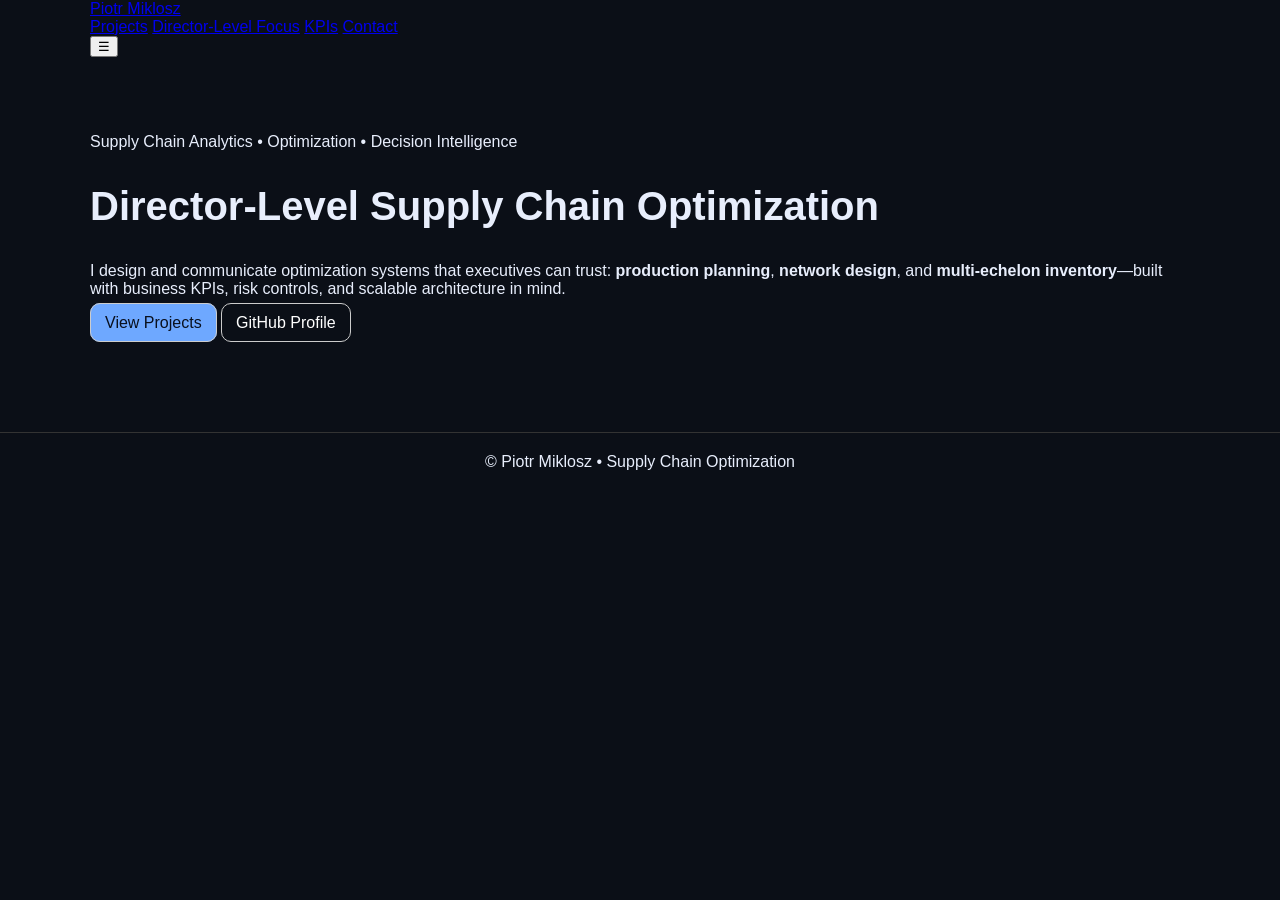
==== index.html @ 582b2182 "Director-level Supply Chain Optimization GitHub Pages site" ====
<!doctype html>
<html lang="en">
<head>
  <meta charset="utf-8" />
  <meta name="viewport" content="width=device-width, initial-scale=1" />
  <title>Piotr Miklosz — Supply Chain Optimization (Director-Level)</title>
  <meta name="description" content="Director-level Supply Chain Analytics & Optimization portfolio: Production Planning, Network Design, Multi-Echelon Inventory." />
  <link rel="stylesheet" href="assets/styles.css" />
</head>
<body>
  <header class="topbar">
    <div class="container topbar__inner">
      <a class="brand" href="./">
        <span class="brand__dot"></span>
        <span class="brand__text">Piotr Miklosz</span>
      </a>

      <nav class="nav">
        <a href="#projects">Projects</a>
        <a href="#director">Director-Level Focus</a>
        <a href="#kpis">KPIs</a>
        <a href="#contact">Contact</a>
      </nav>

      <button class="nav__toggle" aria-label="Toggle menu" onclick="toggleNav()">☰</button>
    </div>
  </header>

  <main>
    <section class="hero">
      <div class="container hero__grid">
        <div>
          <p class="pill">Supply Chain Analytics • Optimization • Decision Intelligence</p>
          <h1>Director-Level Supply Chain Optimization</h1>
          <p class="lead">
            I design and communicate optimization systems that executives can trust:
            <strong>production planning</strong>, <strong>network design</strong>, and
            <strong>multi-echelon inventory</strong>—built with business KPIs, risk controls, and scalable architecture in mind.
          </p>

          <div class="cta">
            <a class="btn btn--primary" href="#projects">View Projects</a>
            <a class="btn btn--ghost" href="https://github.com/mikloszpiotr" target="_blank">GitHub Profile</a>
          </div>
        </div>
      </div>
    </section>
  </main>

  <footer class="footer">
    <div class="container footer__inner">
      <span class="muted small">© <span id="year"></span> Piotr Miklosz • Supply Chain Optimization</span>
    </div>
  </footer>

  <script src="assets/site.js"></script>
</body>
</html>
---- assets/styles.css ----
body{font-family:Arial, sans-serif;background:#0b0f17;color:#e8eefc;margin:0;padding:0;}
.container{width:90%;max-width:1100px;margin:auto;}
.hero{padding:60px 0;}
h1{font-size:40px;}
.btn{padding:10px 14px;border-radius:10px;border:1px solid #ccc;text-decoration:none;color:white;}
.btn--primary{background:#6ea8ff;color:#09101e;}
.footer{padding:20px 0;border-top:1px solid #333;margin-top:40px;text-align:center;}
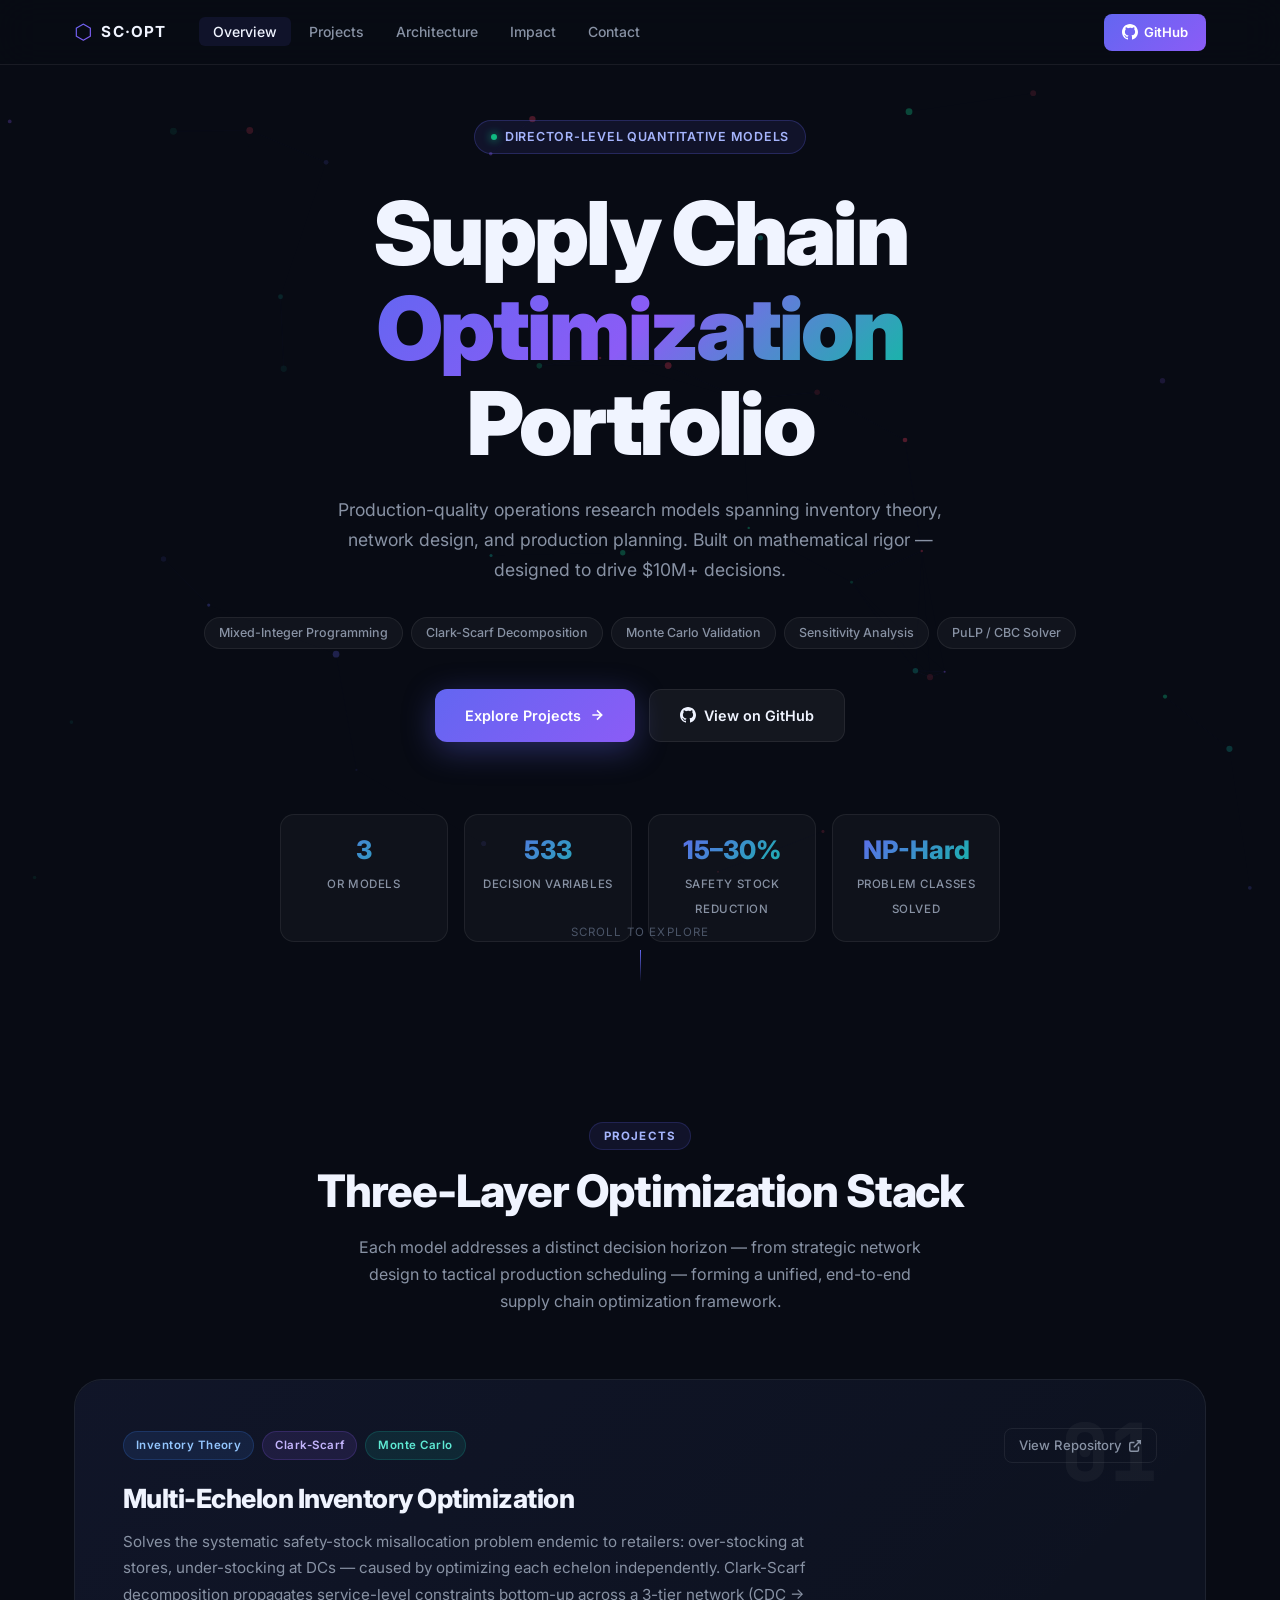
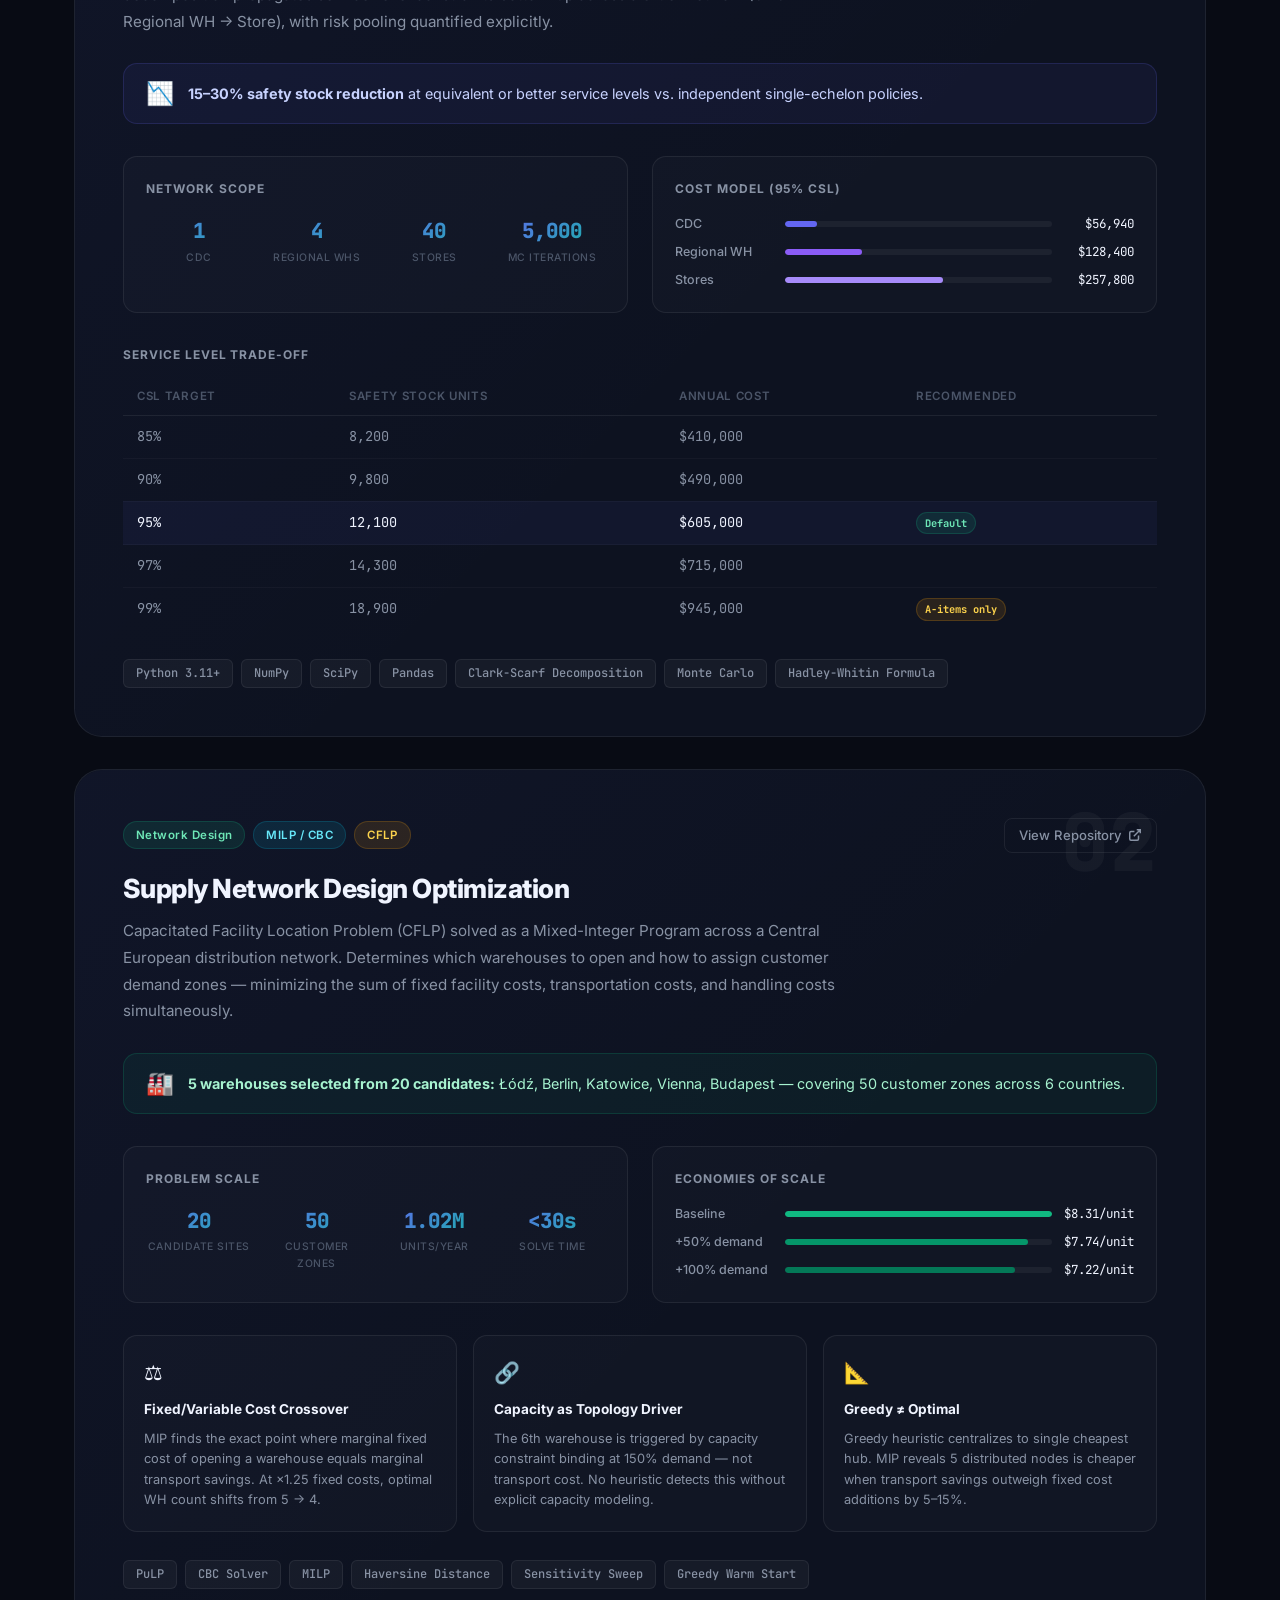
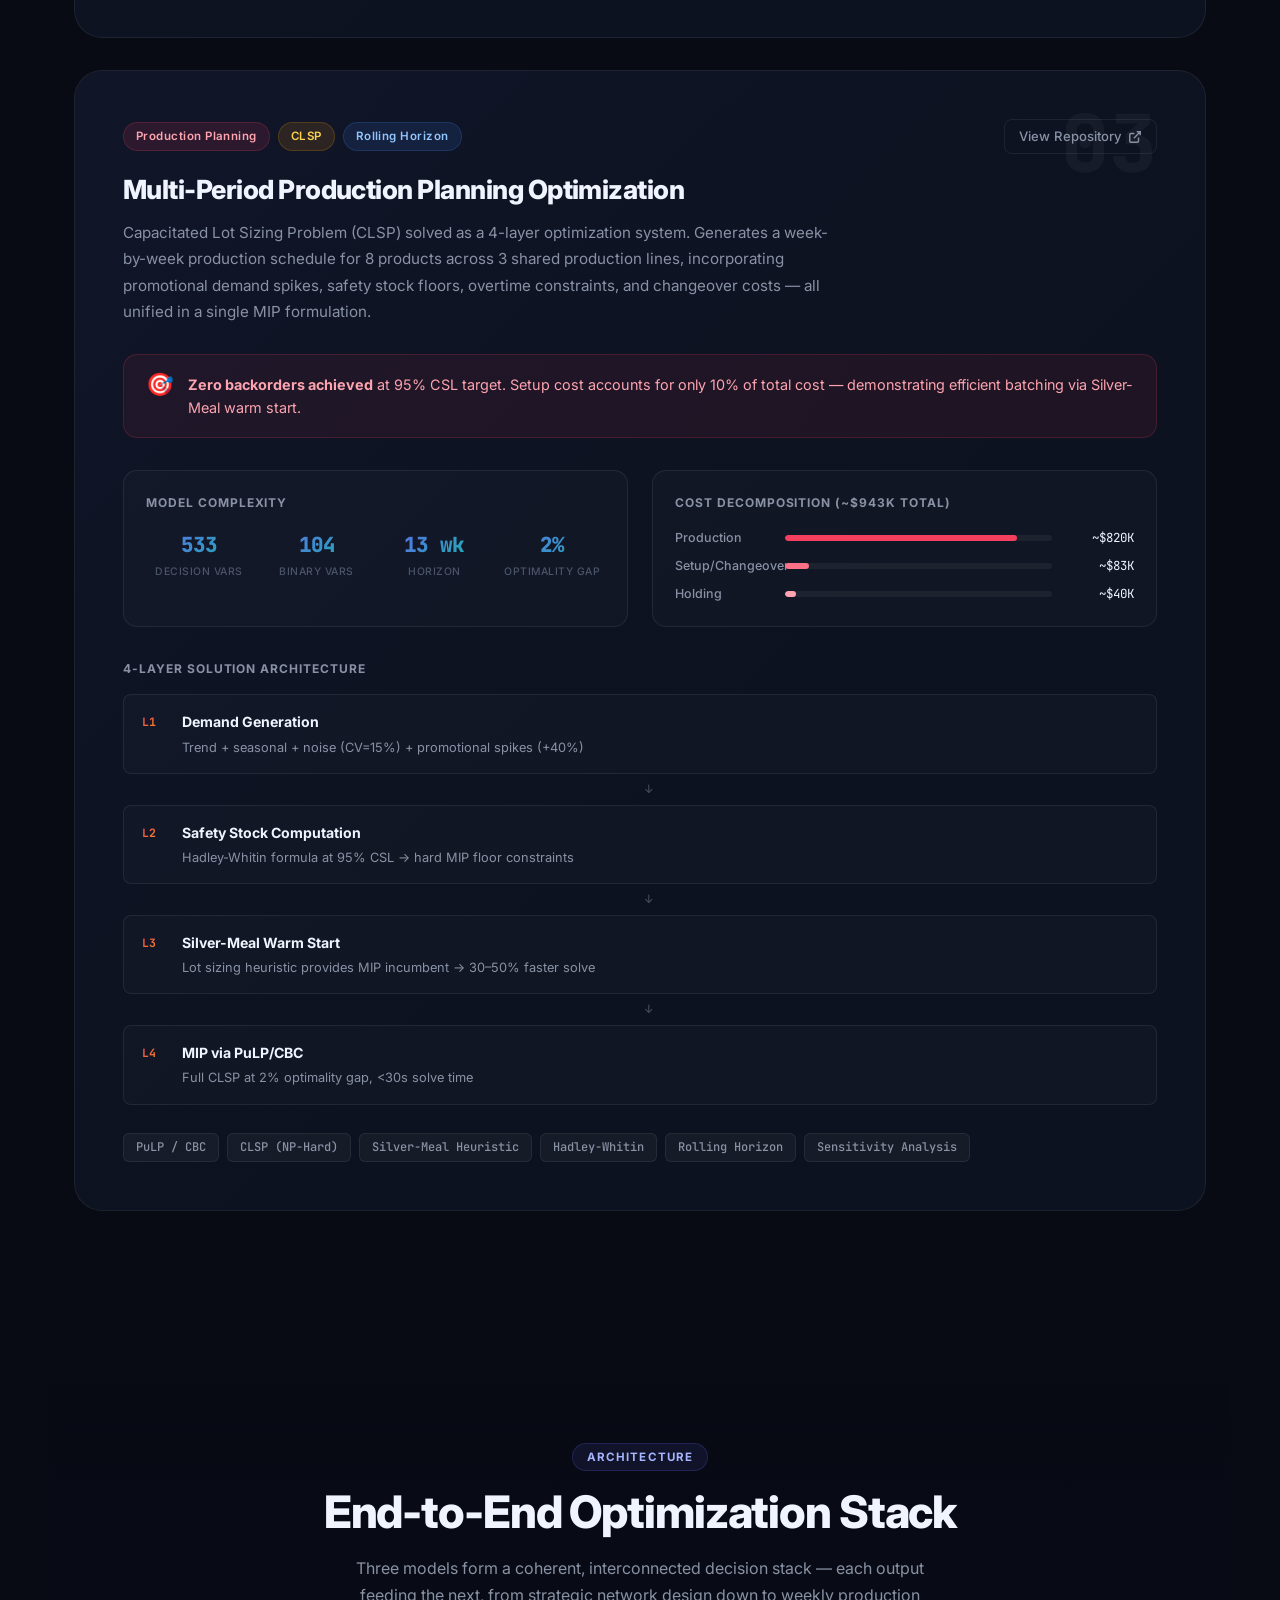
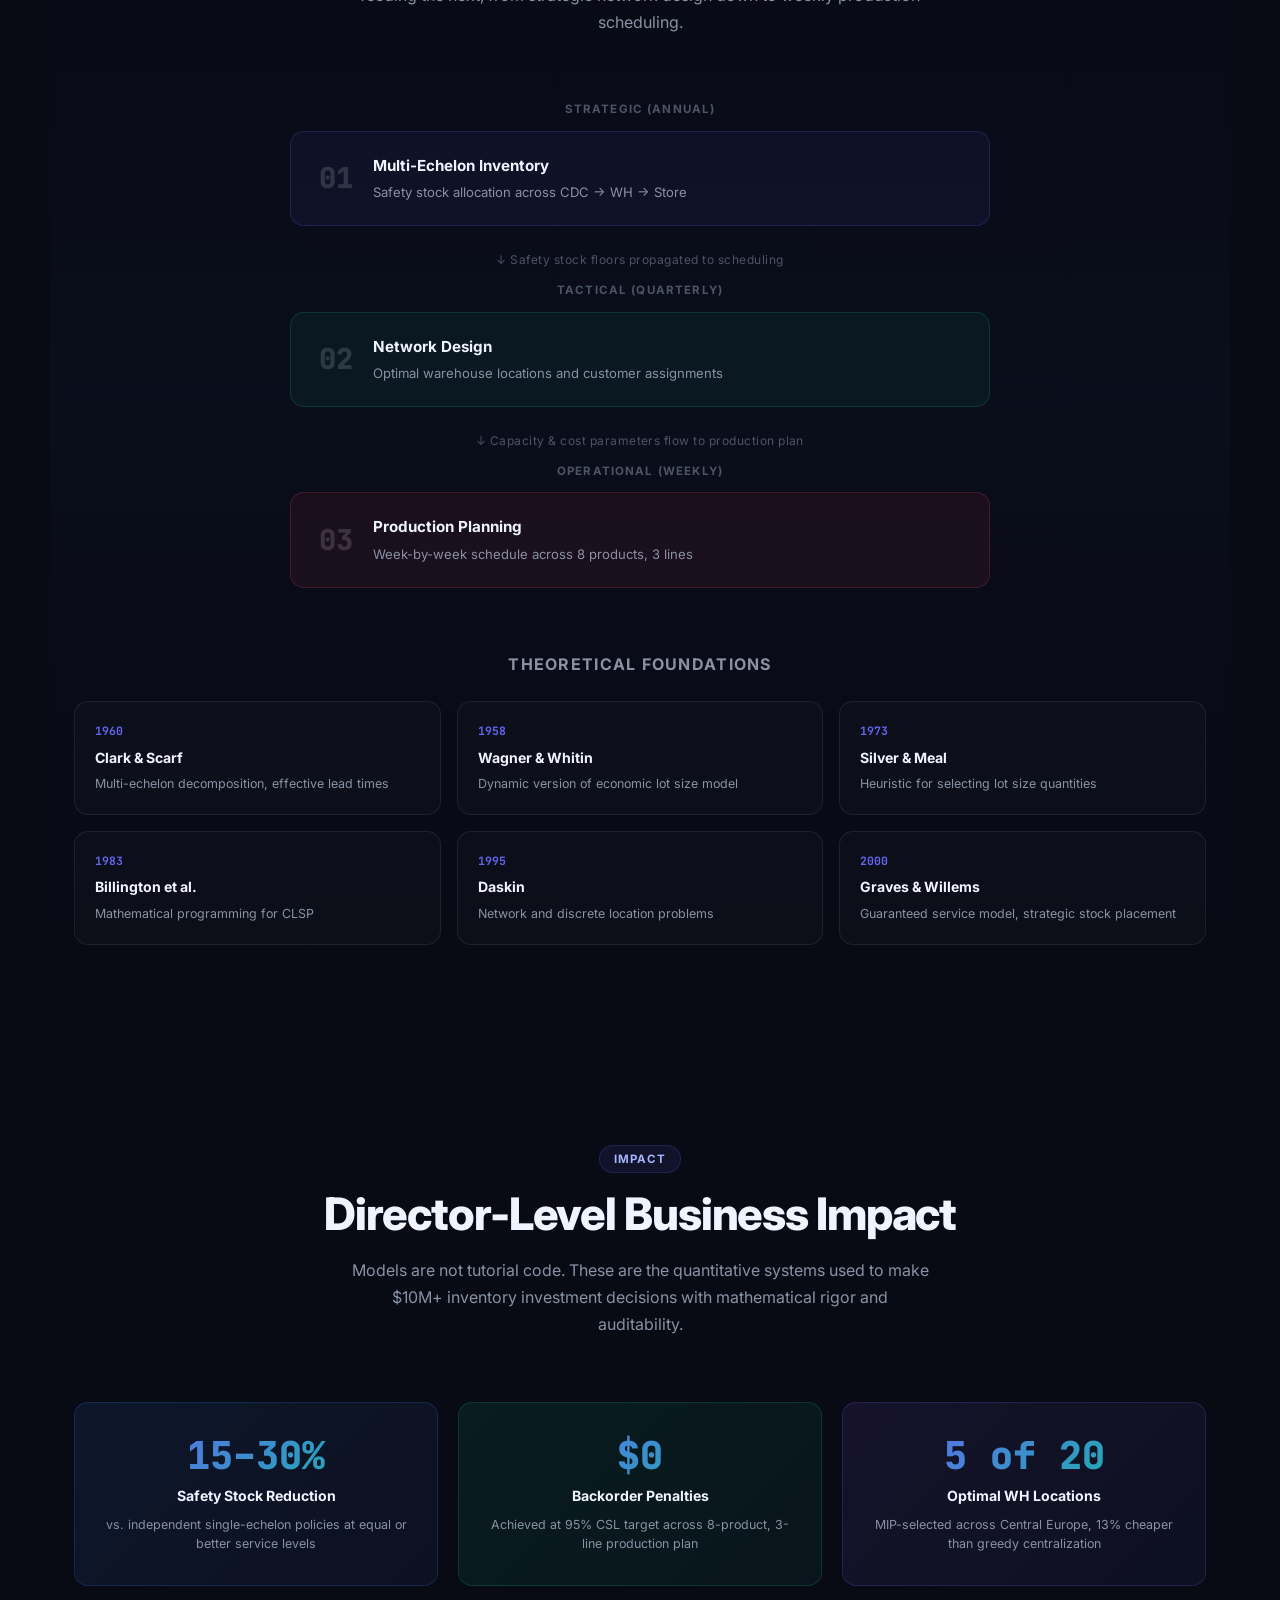
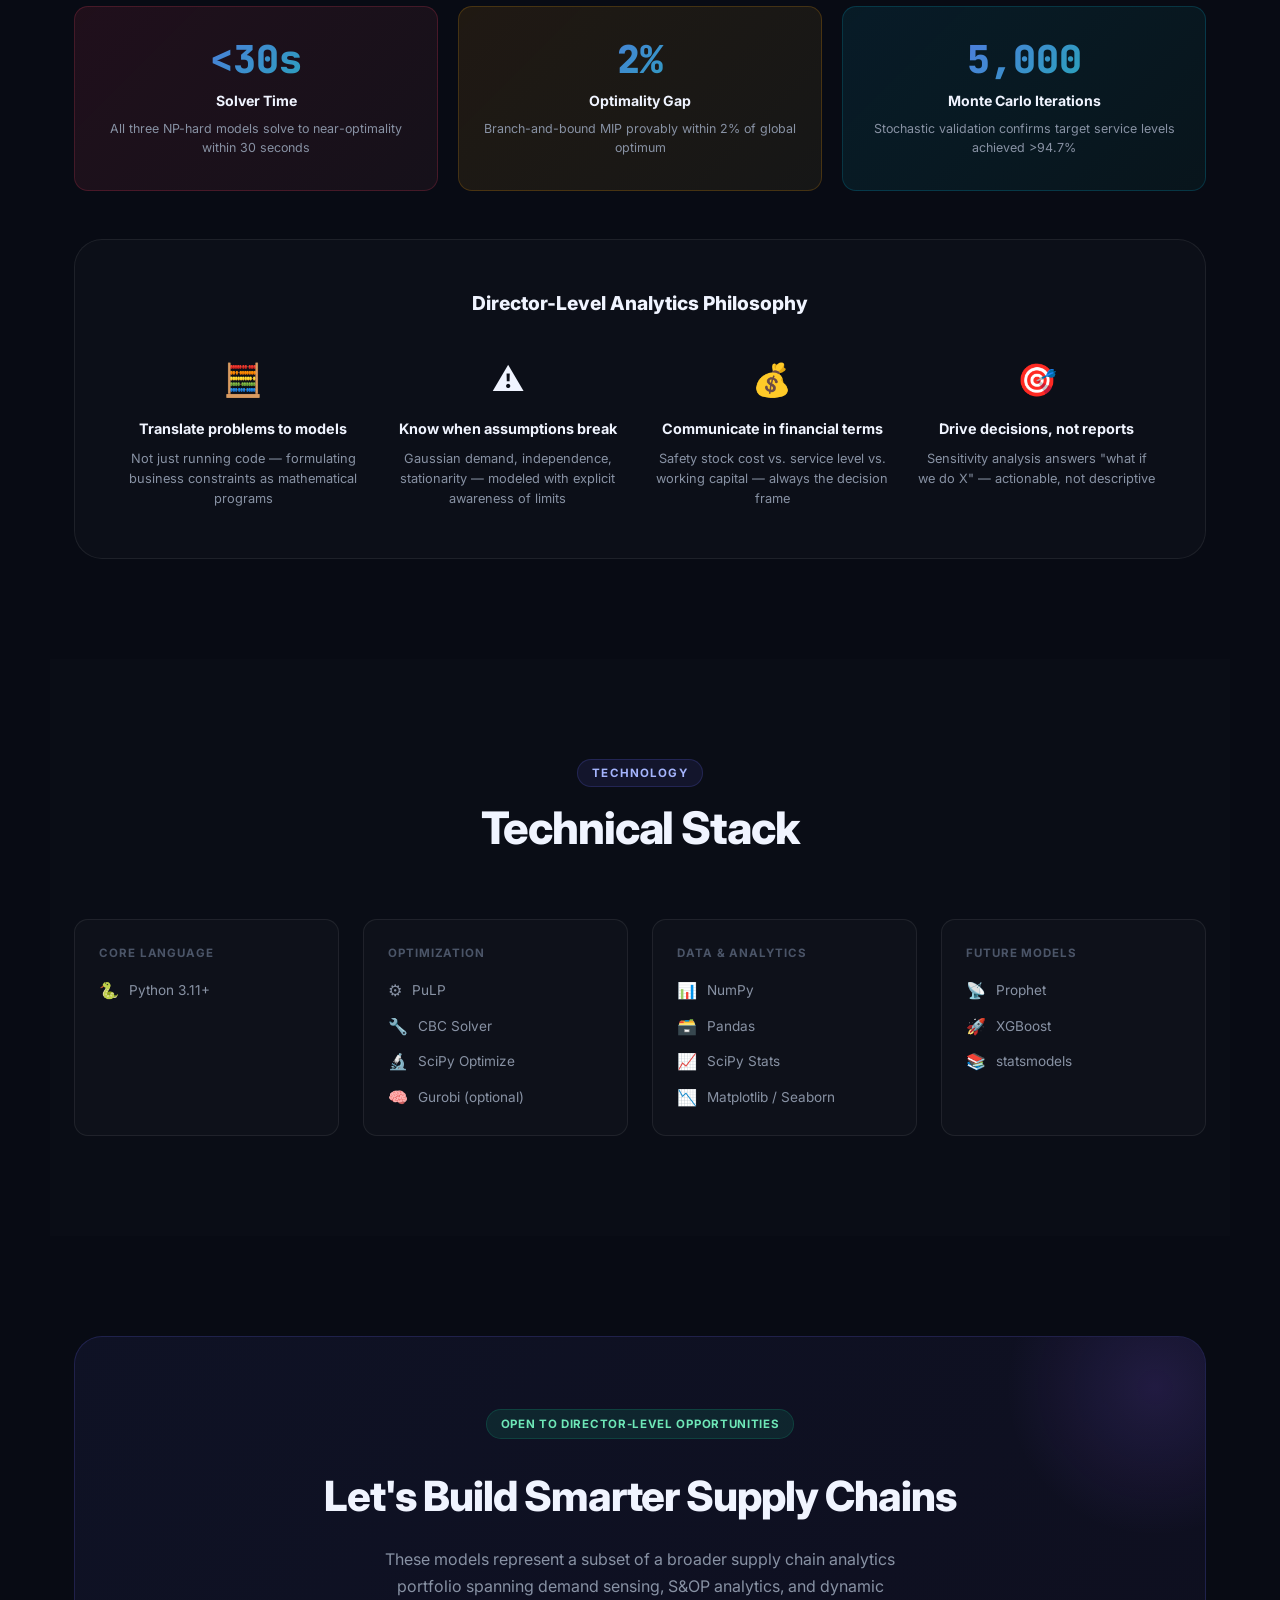
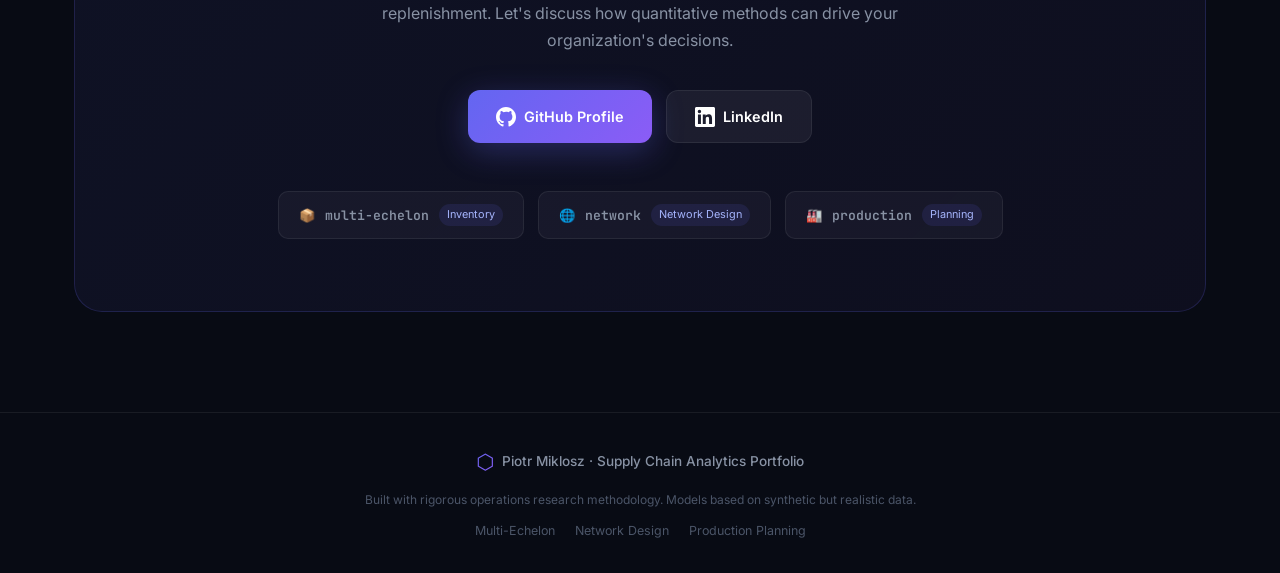
==== commit f844dc96: "Director-level Supply Chain Optimization GitHub Pages site" ====
--- a/index.html
+++ b/index.html
@@ -1,58 +1,637 @@
-<!doctype html>
+<!DOCTYPE html>
 <html lang="en">
 <head>
-  <meta charset="utf-8" />
-  <meta name="viewport" content="width=device-width, initial-scale=1" />
-  <title>Piotr Miklosz — Supply Chain Optimization (Director-Level)</title>
-  <meta name="description" content="Director-level Supply Chain Analytics & Optimization portfolio: Production Planning, Network Design, Multi-Echelon Inventory." />
-  <link rel="stylesheet" href="assets/styles.css" />
+  <meta charset="UTF-8" />
+  <meta name="viewport" content="width=device-width, initial-scale=1.0" />
+  <title>Supply Chain Optimization Portfolio | Piotr Miklosz</title>
+  <meta name="description" content="Director-level supply chain optimization models: multi-echelon inventory, network design, and production planning. Built on operations research theory with Python and MIP solvers." />
+  <link rel="preconnect" href="https://fonts.googleapis.com" />
+  <link rel="preconnect" href="https://fonts.gstatic.com" crossorigin />
+  <link href="https://fonts.googleapis.com/css2?family=Inter:wght@300;400;500;600;700;800;900&family=JetBrains+Mono:wght@400;500;600&display=swap" rel="stylesheet" />
+  <link rel="stylesheet" href="style.css" />
 </head>
 <body>
-  <header class="topbar">
-    <div class="container topbar__inner">
-      <a class="brand" href="./">
-        <span class="brand__dot"></span>
-        <span class="brand__text">Piotr Miklosz</span>
+
+  <!-- ── BACKGROUND CANVAS ── -->
+  <canvas id="bg-canvas"></canvas>
+
+  <!-- ── NAVIGATION ── -->
+  <nav id="navbar">
+    <div class="nav-inner">
+      <div class="nav-logo">
+        <span class="logo-icon">⬡</span>
+        <span class="logo-text">SC·OPT</span>
+      </div>
+      <ul class="nav-links">
+        <li><a href="#hero" class="nav-link active">Overview</a></li>
+        <li><a href="#projects" class="nav-link">Projects</a></li>
+        <li><a href="#architecture" class="nav-link">Architecture</a></li>
+        <li><a href="#metrics" class="nav-link">Impact</a></li>
+        <li><a href="#contact" class="nav-link">Contact</a></li>
+      </ul>
+      <a href="https://github.com/mikloszpiotr" target="_blank" class="nav-cta">
+        <svg width="16" height="16" viewBox="0 0 24 24" fill="currentColor"><path d="M12 0C5.374 0 0 5.373 0 12c0 5.302 3.438 9.8 8.207 11.387.599.111.793-.261.793-.577v-2.234c-3.338.726-4.033-1.416-4.033-1.416-.546-1.387-1.333-1.756-1.333-1.756-1.089-.745.083-.729.083-.729 1.205.084 1.839 1.237 1.839 1.237 1.07 1.834 2.807 1.304 3.492.997.107-.775.418-1.305.762-1.604-2.665-.305-5.467-1.334-5.467-5.931 0-1.311.469-2.381 1.236-3.221-.124-.303-.535-1.524.117-3.176 0 0 1.008-.322 3.301 1.23A11.509 11.509 0 0112 5.803c1.02.005 2.047.138 3.006.404 2.291-1.552 3.297-1.23 3.297-1.23.653 1.653.242 2.874.118 3.176.77.84 1.235 1.911 1.235 3.221 0 4.609-2.807 5.624-5.479 5.921.43.372.823 1.102.823 2.222v3.293c0 .319.192.694.801.576C20.566 21.797 24 17.3 24 12c0-6.627-5.373-12-12-12z"/></svg>
+        GitHub
       </a>
-
-      <nav class="nav">
-        <a href="#projects">Projects</a>
-        <a href="#director">Director-Level Focus</a>
-        <a href="#kpis">KPIs</a>
-        <a href="#contact">Contact</a>
-      </nav>
-
-      <button class="nav__toggle" aria-label="Toggle menu" onclick="toggleNav()">☰</button>
-    </div>
-  </header>
-
-  <main>
-    <section class="hero">
-      <div class="container hero__grid">
-        <div>
-          <p class="pill">Supply Chain Analytics • Optimization • Decision Intelligence</p>
-          <h1>Director-Level Supply Chain Optimization</h1>
-          <p class="lead">
-            I design and communicate optimization systems that executives can trust:
-            <strong>production planning</strong>, <strong>network design</strong>, and
-            <strong>multi-echelon inventory</strong>—built with business KPIs, risk controls, and scalable architecture in mind.
-          </p>
-
-          <div class="cta">
-            <a class="btn btn--primary" href="#projects">View Projects</a>
-            <a class="btn btn--ghost" href="https://github.com/mikloszpiotr" target="_blank">GitHub Profile</a>
-          </div>
-        </div>
-      </div>
-    </section>
-  </main>
-
-  <footer class="footer">
-    <div class="container footer__inner">
-      <span class="muted small">© <span id="year"></span> Piotr Miklosz • Supply Chain Optimization</span>
+    </div>
+  </nav>
+
+  <!-- ── HERO ── -->
+  <section id="hero">
+    <div class="hero-badge">
+      <span class="badge-dot"></span>
+      Director-Level Quantitative Models
+    </div>
+    <h1 class="hero-title">
+      Supply Chain
+      <span class="gradient-text">Optimization</span>
+      Portfolio
+    </h1>
+    <p class="hero-sub">
+      Production-quality operations research models spanning inventory theory, network design,
+      and production planning. Built on mathematical rigor — designed to drive $10M+ decisions.
+    </p>
+    <div class="hero-tags">
+      <span class="tag">Mixed-Integer Programming</span>
+      <span class="tag">Clark-Scarf Decomposition</span>
+      <span class="tag">Monte Carlo Validation</span>
+      <span class="tag">Sensitivity Analysis</span>
+      <span class="tag">PuLP / CBC Solver</span>
+    </div>
+    <div class="hero-actions">
+      <a href="#projects" class="btn-primary">
+        Explore Projects
+        <svg width="16" height="16" viewBox="0 0 24 24" fill="none" stroke="currentColor" stroke-width="2.5"><path d="M5 12h14M12 5l7 7-7 7"/></svg>
+      </a>
+      <a href="https://github.com/mikloszpiotr" target="_blank" class="btn-ghost">
+        <svg width="16" height="16" viewBox="0 0 24 24" fill="currentColor"><path d="M12 0C5.374 0 0 5.373 0 12c0 5.302 3.438 9.8 8.207 11.387.599.111.793-.261.793-.577v-2.234c-3.338.726-4.033-1.416-4.033-1.416-.546-1.387-1.333-1.756-1.333-1.756-1.089-.745.083-.729.083-.729 1.205.084 1.839 1.237 1.839 1.237 1.07 1.834 2.807 1.304 3.492.997.107-.775.418-1.305.762-1.604-2.665-.305-5.467-1.334-5.467-5.931 0-1.311.469-2.381 1.236-3.221-.124-.303-.535-1.524.117-3.176 0 0 1.008-.322 3.301 1.23A11.509 11.509 0 0112 5.803c1.02.005 2.047.138 3.006.404 2.291-1.552 3.297-1.23 3.297-1.23.653 1.653.242 2.874.118 3.176.77.84 1.235 1.911 1.235 3.221 0 4.609-2.807 5.624-5.479 5.921.43.372.823 1.102.823 2.222v3.293c0 .319.192.694.801.576C20.566 21.797 24 17.3 24 12c0-6.627-5.373-12-12-12z"/></svg>
+        View on GitHub
+      </a>
+    </div>
+
+    <!-- hero stat boxes -->
+    <div class="hero-stats">
+      <div class="stat-box">
+        <span class="stat-value">3</span>
+        <span class="stat-label">OR Models</span>
+      </div>
+      <div class="stat-box">
+        <span class="stat-value">533</span>
+        <span class="stat-label">Decision Variables</span>
+      </div>
+      <div class="stat-box">
+        <span class="stat-value">15–30%</span>
+        <span class="stat-label">Safety Stock Reduction</span>
+      </div>
+      <div class="stat-box">
+        <span class="stat-value">NP-Hard</span>
+        <span class="stat-label">Problem Classes Solved</span>
+      </div>
+    </div>
+
+    <div class="scroll-hint">
+      <span>Scroll to explore</span>
+      <div class="scroll-arrow"></div>
+    </div>
+  </section>
+
+  <!-- ── PROJECTS ── -->
+  <section id="projects">
+    <div class="section-header">
+      <div class="section-pill">Projects</div>
+      <h2 class="section-title">Three-Layer Optimization Stack</h2>
+      <p class="section-sub">Each model addresses a distinct decision horizon — from strategic network design to tactical production scheduling — forming a unified, end-to-end supply chain optimization framework.</p>
+    </div>
+
+    <!-- PROJECT 01 -->
+    <div class="project-card" id="proj-echelon">
+      <div class="project-number">01</div>
+      <div class="project-content">
+        <div class="project-meta">
+          <div class="project-labels">
+            <span class="proj-label label-blue">Inventory Theory</span>
+            <span class="proj-label label-purple">Clark-Scarf</span>
+            <span class="proj-label label-teal">Monte Carlo</span>
+          </div>
+          <a href="https://github.com/mikloszpiotr/supply-chain-optimization-multi-echelon" target="_blank" class="proj-link">
+            View Repository
+            <svg width="14" height="14" viewBox="0 0 24 24" fill="none" stroke="currentColor" stroke-width="2.5"><path d="M18 13v6a2 2 0 01-2 2H5a2 2 0 01-2-2V8a2 2 0 012-2h6M15 3h6v6M10 14L21 3"/></svg>
+          </a>
+        </div>
+        <h3 class="project-title">Multi-Echelon Inventory Optimization</h3>
+        <p class="project-desc">
+          Solves the systematic safety-stock misallocation problem endemic to retailers: over-stocking at stores, under-stocking at DCs — caused by optimizing each echelon independently. Clark-Scarf decomposition propagates service-level constraints bottom-up across a 3-tier network (CDC → Regional WH → Store), with risk pooling quantified explicitly.
+        </p>
+
+        <div class="impact-banner">
+          <div class="impact-icon">📉</div>
+          <div>
+            <strong>15–30% safety stock reduction</strong> at equivalent or better service levels vs. independent single-echelon policies.
+          </div>
+        </div>
+
+        <div class="project-details">
+          <div class="detail-section">
+            <h4>Network Scope</h4>
+            <div class="detail-grid">
+              <div class="detail-item"><span class="di-val">1</span><span class="di-lab">CDC</span></div>
+              <div class="detail-item"><span class="di-val">4</span><span class="di-lab">Regional WHs</span></div>
+              <div class="detail-item"><span class="di-val">40</span><span class="di-lab">Stores</span></div>
+              <div class="detail-item"><span class="di-val">5,000</span><span class="di-lab">MC Iterations</span></div>
+            </div>
+          </div>
+          <div class="detail-section">
+            <h4>Cost Model (95% CSL)</h4>
+            <div class="cost-bars">
+              <div class="cost-row">
+                <span class="cost-lab">CDC</span>
+                <div class="cost-track"><div class="cost-fill" style="width:12%;--c:#6366f1"></div></div>
+                <span class="cost-amt">$56,940</span>
+              </div>
+              <div class="cost-row">
+                <span class="cost-lab">Regional WH</span>
+                <div class="cost-track"><div class="cost-fill" style="width:29%;--c:#8b5cf6"></div></div>
+                <span class="cost-amt">$128,400</span>
+              </div>
+              <div class="cost-row">
+                <span class="cost-lab">Stores</span>
+                <div class="cost-track"><div class="cost-fill" style="width:59%;--c:#a78bfa"></div></div>
+                <span class="cost-amt">$257,800</span>
+              </div>
+            </div>
+          </div>
+        </div>
+
+        <div class="csl-table">
+          <h4>Service Level Trade-off</h4>
+          <table>
+            <thead><tr><th>CSL Target</th><th>Safety Stock Units</th><th>Annual Cost</th><th>Recommended</th></tr></thead>
+            <tbody>
+              <tr><td>85%</td><td>8,200</td><td>$410,000</td><td></td></tr>
+              <tr><td>90%</td><td>9,800</td><td>$490,000</td><td></td></tr>
+              <tr class="highlight-row"><td>95%</td><td>12,100</td><td>$605,000</td><td><span class="rec-badge">Default</span></td></tr>
+              <tr><td>97%</td><td>14,300</td><td>$715,000</td><td></td></tr>
+              <tr><td>99%</td><td>18,900</td><td>$945,000</td><td><span class="rec-badge-a">A-items only</span></td></tr>
+            </tbody>
+          </table>
+        </div>
+
+        <div class="tech-stack">
+          <span class="tech">Python 3.11+</span>
+          <span class="tech">NumPy</span>
+          <span class="tech">SciPy</span>
+          <span class="tech">Pandas</span>
+          <span class="tech">Clark-Scarf Decomposition</span>
+          <span class="tech">Monte Carlo</span>
+          <span class="tech">Hadley-Whitin Formula</span>
+        </div>
+      </div>
+    </div>
+
+    <!-- PROJECT 02 -->
+    <div class="project-card" id="proj-network">
+      <div class="project-number">02</div>
+      <div class="project-content">
+        <div class="project-meta">
+          <div class="project-labels">
+            <span class="proj-label label-emerald">Network Design</span>
+            <span class="proj-label label-cyan">MILP / CBC</span>
+            <span class="proj-label label-orange">CFLP</span>
+          </div>
+          <a href="https://github.com/mikloszpiotr/supply-chain-optimization-network" target="_blank" class="proj-link">
+            View Repository
+            <svg width="14" height="14" viewBox="0 0 24 24" fill="none" stroke="currentColor" stroke-width="2.5"><path d="M18 13v6a2 2 0 01-2 2H5a2 2 0 01-2-2V8a2 2 0 012-2h6M15 3h6v6M10 14L21 3"/></svg>
+          </a>
+        </div>
+        <h3 class="project-title">Supply Network Design Optimization</h3>
+        <p class="project-desc">
+          Capacitated Facility Location Problem (CFLP) solved as a Mixed-Integer Program across a Central European distribution network. Determines which warehouses to open and how to assign customer demand zones — minimizing the sum of fixed facility costs, transportation costs, and handling costs simultaneously.
+        </p>
+
+        <div class="impact-banner impact-green">
+          <div class="impact-icon">🏭</div>
+          <div>
+            <strong>5 warehouses selected from 20 candidates:</strong> Łódź, Berlin, Katowice, Vienna, Budapest — covering 50 customer zones across 6 countries.
+          </div>
+        </div>
+
+        <div class="project-details">
+          <div class="detail-section">
+            <h4>Problem Scale</h4>
+            <div class="detail-grid">
+              <div class="detail-item"><span class="di-val">20</span><span class="di-lab">Candidate Sites</span></div>
+              <div class="detail-item"><span class="di-val">50</span><span class="di-lab">Customer Zones</span></div>
+              <div class="detail-item"><span class="di-val">1.02M</span><span class="di-lab">Units/year</span></div>
+              <div class="detail-item"><span class="di-val">&lt;30s</span><span class="di-lab">Solve Time</span></div>
+            </div>
+          </div>
+          <div class="detail-section">
+            <h4>Economies of Scale</h4>
+            <div class="cost-bars">
+              <div class="cost-row">
+                <span class="cost-lab">Baseline</span>
+                <div class="cost-track"><div class="cost-fill" style="width:100%;--c:#10b981"></div></div>
+                <span class="cost-amt">$8.31/unit</span>
+              </div>
+              <div class="cost-row">
+                <span class="cost-lab">+50% demand</span>
+                <div class="cost-track"><div class="cost-fill" style="width:91%;--c:#059669"></div></div>
+                <span class="cost-amt">$7.74/unit</span>
+              </div>
+              <div class="cost-row">
+                <span class="cost-lab">+100% demand</span>
+                <div class="cost-track"><div class="cost-fill" style="width:86%;--c:#047857"></div></div>
+                <span class="cost-amt">$7.22/unit</span>
+              </div>
+            </div>
+          </div>
+        </div>
+
+        <div class="insights-grid">
+          <div class="insight-card">
+            <div class="insight-icon">⚖️</div>
+            <h5>Fixed/Variable Cost Crossover</h5>
+            <p>MIP finds the exact point where marginal fixed cost of opening a warehouse equals marginal transport savings. At ×1.25 fixed costs, optimal WH count shifts from 5 → 4.</p>
+          </div>
+          <div class="insight-card">
+            <div class="insight-icon">🔗</div>
+            <h5>Capacity as Topology Driver</h5>
+            <p>The 6th warehouse is triggered by capacity constraint binding at 150% demand — not transport cost. No heuristic detects this without explicit capacity modeling.</p>
+          </div>
+          <div class="insight-card">
+            <div class="insight-icon">📐</div>
+            <h5>Greedy ≠ Optimal</h5>
+            <p>Greedy heuristic centralizes to single cheapest hub. MIP reveals 5 distributed nodes is cheaper when transport savings outweigh fixed cost additions by 5–15%.</p>
+          </div>
+        </div>
+
+        <div class="tech-stack">
+          <span class="tech">PuLP</span>
+          <span class="tech">CBC Solver</span>
+          <span class="tech">MILP</span>
+          <span class="tech">Haversine Distance</span>
+          <span class="tech">Sensitivity Sweep</span>
+          <span class="tech">Greedy Warm Start</span>
+        </div>
+      </div>
+    </div>
+
+    <!-- PROJECT 03 -->
+    <div class="project-card" id="proj-production">
+      <div class="project-number">03</div>
+      <div class="project-content">
+        <div class="project-meta">
+          <div class="project-labels">
+            <span class="proj-label label-rose">Production Planning</span>
+            <span class="proj-label label-amber">CLSP</span>
+            <span class="proj-label label-blue">Rolling Horizon</span>
+          </div>
+          <a href="https://github.com/mikloszpiotr/supply-chain-optimization-production" target="_blank" class="proj-link">
+            View Repository
+            <svg width="14" height="14" viewBox="0 0 24 24" fill="none" stroke="currentColor" stroke-width="2.5"><path d="M18 13v6a2 2 0 01-2 2H5a2 2 0 01-2-2V8a2 2 0 012-2h6M15 3h6v6M10 14L21 3"/></svg>
+          </a>
+        </div>
+        <h3 class="project-title">Multi-Period Production Planning Optimization</h3>
+        <p class="project-desc">
+          Capacitated Lot Sizing Problem (CLSP) solved as a 4-layer optimization system. Generates a week-by-week production schedule for 8 products across 3 shared production lines, incorporating promotional demand spikes, safety stock floors, overtime constraints, and changeover costs — all unified in a single MIP formulation.
+        </p>
+
+        <div class="impact-banner impact-rose">
+          <div class="impact-icon">🎯</div>
+          <div>
+            <strong>Zero backorders achieved</strong> at 95% CSL target. Setup cost accounts for only 10% of total cost — demonstrating efficient batching via Silver-Meal warm start.
+          </div>
+        </div>
+
+        <div class="project-details">
+          <div class="detail-section">
+            <h4>Model Complexity</h4>
+            <div class="detail-grid">
+              <div class="detail-item"><span class="di-val">533</span><span class="di-lab">Decision Vars</span></div>
+              <div class="detail-item"><span class="di-val">104</span><span class="di-lab">Binary Vars</span></div>
+              <div class="detail-item"><span class="di-val">13 wk</span><span class="di-lab">Horizon</span></div>
+              <div class="detail-item"><span class="di-val">2%</span><span class="di-lab">Optimality Gap</span></div>
+            </div>
+          </div>
+          <div class="detail-section">
+            <h4>Cost Decomposition (~$943K total)</h4>
+            <div class="cost-bars">
+              <div class="cost-row">
+                <span class="cost-lab">Production</span>
+                <div class="cost-track"><div class="cost-fill" style="width:87%;--c:#f43f5e"></div></div>
+                <span class="cost-amt">~$820K</span>
+              </div>
+              <div class="cost-row">
+                <span class="cost-lab">Setup/Changeover</span>
+                <div class="cost-track"><div class="cost-fill" style="width:9%;--c:#fb7185"></div></div>
+                <span class="cost-amt">~$83K</span>
+              </div>
+              <div class="cost-row">
+                <span class="cost-lab">Holding</span>
+                <div class="cost-track"><div class="cost-fill" style="width:4%;--c:#fda4af"></div></div>
+                <span class="cost-amt">~$40K</span>
+              </div>
+            </div>
+          </div>
+        </div>
+
+        <div class="layers-section">
+          <h4>4-Layer Solution Architecture</h4>
+          <div class="layers">
+            <div class="layer">
+              <div class="layer-num">L1</div>
+              <div class="layer-body">
+                <strong>Demand Generation</strong>
+                <p>Trend + seasonal + noise (CV=15%) + promotional spikes (+40%)</p>
+              </div>
+            </div>
+            <div class="layer-arrow">↓</div>
+            <div class="layer">
+              <div class="layer-num">L2</div>
+              <div class="layer-body">
+                <strong>Safety Stock Computation</strong>
+                <p>Hadley-Whitin formula at 95% CSL → hard MIP floor constraints</p>
+              </div>
+            </div>
+            <div class="layer-arrow">↓</div>
+            <div class="layer">
+              <div class="layer-num">L3</div>
+              <div class="layer-body">
+                <strong>Silver-Meal Warm Start</strong>
+                <p>Lot sizing heuristic provides MIP incumbent → 30–50% faster solve</p>
+              </div>
+            </div>
+            <div class="layer-arrow">↓</div>
+            <div class="layer">
+              <div class="layer-num">L4</div>
+              <div class="layer-body">
+                <strong>MIP via PuLP/CBC</strong>
+                <p>Full CLSP at 2% optimality gap, &lt;30s solve time</p>
+              </div>
+            </div>
+          </div>
+        </div>
+
+        <div class="tech-stack">
+          <span class="tech">PuLP / CBC</span>
+          <span class="tech">CLSP (NP-Hard)</span>
+          <span class="tech">Silver-Meal Heuristic</span>
+          <span class="tech">Hadley-Whitin</span>
+          <span class="tech">Rolling Horizon</span>
+          <span class="tech">Sensitivity Analysis</span>
+        </div>
+      </div>
+    </div>
+  </section>
+
+  <!-- ── ARCHITECTURE ── -->
+  <section id="architecture">
+    <div class="section-header">
+      <div class="section-pill">Architecture</div>
+      <h2 class="section-title">End-to-End Optimization Stack</h2>
+      <p class="section-sub">Three models form a coherent, interconnected decision stack — each output feeding the next, from strategic network design down to weekly production scheduling.</p>
+    </div>
+
+    <div class="arch-diagram">
+      <div class="arch-layer arch-strategic">
+        <div class="arch-label">Strategic (Annual)</div>
+        <div class="arch-box">
+          <span class="arch-num">01</span>
+          <div>
+            <strong>Multi-Echelon Inventory</strong>
+            <p>Safety stock allocation across CDC → WH → Store</p>
+          </div>
+        </div>
+        <div class="arch-arrow">↓ Safety stock floors propagated to scheduling</div>
+      </div>
+      <div class="arch-layer arch-tactical">
+        <div class="arch-label">Tactical (Quarterly)</div>
+        <div class="arch-box">
+          <span class="arch-num">02</span>
+          <div>
+            <strong>Network Design</strong>
+            <p>Optimal warehouse locations and customer assignments</p>
+          </div>
+        </div>
+        <div class="arch-arrow">↓ Capacity & cost parameters flow to production plan</div>
+      </div>
+      <div class="arch-layer arch-operational">
+        <div class="arch-label">Operational (Weekly)</div>
+        <div class="arch-box">
+          <span class="arch-num">03</span>
+          <div>
+            <strong>Production Planning</strong>
+            <p>Week-by-week schedule across 8 products, 3 lines</p>
+          </div>
+        </div>
+      </div>
+    </div>
+
+    <div class="theory-section">
+      <h3>Theoretical Foundations</h3>
+      <div class="theory-grid">
+        <div class="theory-item">
+          <span class="theory-year">1960</span>
+          <strong>Clark & Scarf</strong>
+          <p>Multi-echelon decomposition, effective lead times</p>
+        </div>
+        <div class="theory-item">
+          <span class="theory-year">1958</span>
+          <strong>Wagner & Whitin</strong>
+          <p>Dynamic version of economic lot size model</p>
+        </div>
+        <div class="theory-item">
+          <span class="theory-year">1973</span>
+          <strong>Silver & Meal</strong>
+          <p>Heuristic for selecting lot size quantities</p>
+        </div>
+        <div class="theory-item">
+          <span class="theory-year">1983</span>
+          <strong>Billington et al.</strong>
+          <p>Mathematical programming for CLSP</p>
+        </div>
+        <div class="theory-item">
+          <span class="theory-year">1995</span>
+          <strong>Daskin</strong>
+          <p>Network and discrete location problems</p>
+        </div>
+        <div class="theory-item">
+          <span class="theory-year">2000</span>
+          <strong>Graves & Willems</strong>
+          <p>Guaranteed service model, strategic stock placement</p>
+        </div>
+      </div>
+    </div>
+  </section>
+
+  <!-- ── IMPACT METRICS ── -->
+  <section id="metrics">
+    <div class="section-header">
+      <div class="section-pill">Impact</div>
+      <h2 class="section-title">Director-Level Business Impact</h2>
+      <p class="section-sub">Models are not tutorial code. These are the quantitative systems used to make $10M+ inventory investment decisions with mathematical rigor and auditability.</p>
+    </div>
+
+    <div class="metrics-grid">
+      <div class="metric-card mc-blue">
+        <div class="metric-num">15–30%</div>
+        <div class="metric-name">Safety Stock Reduction</div>
+        <div class="metric-desc">vs. independent single-echelon policies at equal or better service levels</div>
+      </div>
+      <div class="metric-card mc-green">
+        <div class="metric-num">$0</div>
+        <div class="metric-name">Backorder Penalties</div>
+        <div class="metric-desc">Achieved at 95% CSL target across 8-product, 3-line production plan</div>
+      </div>
+      <div class="metric-card mc-purple">
+        <div class="metric-num">5 of 20</div>
+        <div class="metric-name">Optimal WH Locations</div>
+        <div class="metric-desc">MIP-selected across Central Europe, 13% cheaper than greedy centralization</div>
+      </div>
+      <div class="metric-card mc-rose">
+        <div class="metric-num">&lt;30s</div>
+        <div class="metric-name">Solver Time</div>
+        <div class="metric-desc">All three NP-hard models solve to near-optimality within 30 seconds</div>
+      </div>
+      <div class="metric-card mc-amber">
+        <div class="metric-num">2%</div>
+        <div class="metric-name">Optimality Gap</div>
+        <div class="metric-desc">Branch-and-bound MIP provably within 2% of global optimum</div>
+      </div>
+      <div class="metric-card mc-cyan">
+        <div class="metric-num">5,000</div>
+        <div class="metric-name">Monte Carlo Iterations</div>
+        <div class="metric-desc">Stochastic validation confirms target service levels achieved &gt;94.7%</div>
+      </div>
+    </div>
+
+    <div class="philosophy-box">
+      <h3>Director-Level Analytics Philosophy</h3>
+      <div class="phil-grid">
+        <div class="phil-item">
+          <div class="phil-icon">🧮</div>
+          <strong>Translate problems to models</strong>
+          <p>Not just running code — formulating business constraints as mathematical programs</p>
+        </div>
+        <div class="phil-item">
+          <div class="phil-icon">⚠️</div>
+          <strong>Know when assumptions break</strong>
+          <p>Gaussian demand, independence, stationarity — modeled with explicit awareness of limits</p>
+        </div>
+        <div class="phil-item">
+          <div class="phil-icon">💰</div>
+          <strong>Communicate in financial terms</strong>
+          <p>Safety stock cost vs. service level vs. working capital — always the decision frame</p>
+        </div>
+        <div class="phil-item">
+          <div class="phil-icon">🎯</div>
+          <strong>Drive decisions, not reports</strong>
+          <p>Sensitivity analysis answers "what if we do X" — actionable, not descriptive</p>
+        </div>
+      </div>
+    </div>
+  </section>
+
+  <!-- ── STACK ── -->
+  <section id="stack-section">
+    <div class="section-header">
+      <div class="section-pill">Technology</div>
+      <h2 class="section-title">Technical Stack</h2>
+    </div>
+    <div class="stack-grid">
+      <div class="stack-group">
+        <div class="stack-group-title">Core Language</div>
+        <div class="stack-items">
+          <div class="stack-item">
+            <span class="stack-icon">🐍</span>
+            <span>Python 3.11+</span>
+          </div>
+        </div>
+      </div>
+      <div class="stack-group">
+        <div class="stack-group-title">Optimization</div>
+        <div class="stack-items">
+          <div class="stack-item"><span class="stack-icon">⚙️</span><span>PuLP</span></div>
+          <div class="stack-item"><span class="stack-icon">🔧</span><span>CBC Solver</span></div>
+          <div class="stack-item"><span class="stack-icon">🔬</span><span>SciPy Optimize</span></div>
+          <div class="stack-item"><span class="stack-icon">🧠</span><span>Gurobi (optional)</span></div>
+        </div>
+      </div>
+      <div class="stack-group">
+        <div class="stack-group-title">Data & Analytics</div>
+        <div class="stack-items">
+          <div class="stack-item"><span class="stack-icon">📊</span><span>NumPy</span></div>
+          <div class="stack-item"><span class="stack-icon">🗃️</span><span>Pandas</span></div>
+          <div class="stack-item"><span class="stack-icon">📈</span><span>SciPy Stats</span></div>
+          <div class="stack-item"><span class="stack-icon">📉</span><span>Matplotlib / Seaborn</span></div>
+        </div>
+      </div>
+      <div class="stack-group">
+        <div class="stack-group-title">Future Models</div>
+        <div class="stack-items">
+          <div class="stack-item"><span class="stack-icon">📡</span><span>Prophet</span></div>
+          <div class="stack-item"><span class="stack-icon">🚀</span><span>XGBoost</span></div>
+          <div class="stack-item"><span class="stack-icon">📚</span><span>statsmodels</span></div>
+        </div>
+      </div>
+    </div>
+  </section>
+
+  <!-- ── CONTACT ── -->
+  <section id="contact">
+    <div class="contact-inner">
+      <div class="contact-badge">Open to Director-Level Opportunities</div>
+      <h2 class="contact-title">Let's Build Smarter Supply Chains</h2>
+      <p class="contact-sub">
+        These models represent a subset of a broader supply chain analytics portfolio spanning demand sensing, S&OP analytics, and dynamic replenishment. Let's discuss how quantitative methods can drive your organization's decisions.
+      </p>
+      <div class="contact-links">
+        <a href="https://github.com/mikloszpiotr" target="_blank" class="contact-btn">
+          <svg width="20" height="20" viewBox="0 0 24 24" fill="currentColor"><path d="M12 0C5.374 0 0 5.373 0 12c0 5.302 3.438 9.8 8.207 11.387.599.111.793-.261.793-.577v-2.234c-3.338.726-4.033-1.416-4.033-1.416-.546-1.387-1.333-1.756-1.333-1.756-1.089-.745.083-.729.083-.729 1.205.084 1.839 1.237 1.839 1.237 1.07 1.834 2.807 1.304 3.492.997.107-.775.418-1.305.762-1.604-2.665-.305-5.467-1.334-5.467-5.931 0-1.311.469-2.381 1.236-3.221-.124-.303-.535-1.524.117-3.176 0 0 1.008-.322 3.301 1.23A11.509 11.509 0 0112 5.803c1.02.005 2.047.138 3.006.404 2.291-1.552 3.297-1.23 3.297-1.23.653 1.653.242 2.874.118 3.176.77.84 1.235 1.911 1.235 3.221 0 4.609-2.807 5.624-5.479 5.921.43.372.823 1.102.823 2.222v3.293c0 .319.192.694.801.576C20.566 21.797 24 17.3 24 12c0-6.627-5.373-12-12-12z"/></svg>
+          GitHub Profile
+        </a>
+        <a href="https://linkedin.com/in/mikloszpiotr" target="_blank" class="contact-btn contact-btn-ghost">
+          <svg width="20" height="20" viewBox="0 0 24 24" fill="currentColor"><path d="M20.447 20.452h-3.554v-5.569c0-1.328-.027-3.037-1.852-3.037-1.853 0-2.136 1.445-2.136 2.939v5.667H9.351V9h3.414v1.561h.046c.477-.9 1.637-1.85 3.37-1.85 3.601 0 4.267 2.37 4.267 5.455v6.286zM5.337 7.433a2.062 2.062 0 01-2.063-2.065 2.064 2.064 0 112.063 2.065zm1.782 13.019H3.555V9h3.564v11.452zM22.225 0H1.771C.792 0 0 .774 0 1.729v20.542C0 23.227.792 24 1.771 24h20.451C23.2 24 24 23.227 24 22.271V1.729C24 .774 23.2 0 22.222 0h.003z"/></svg>
+          LinkedIn
+        </a>
+      </div>
+
+      <div class="repo-cards">
+        <a href="https://github.com/mikloszpiotr/supply-chain-optimization-multi-echelon" target="_blank" class="repo-card">
+          <span class="repo-icon">📦</span>
+          <span class="repo-name">multi-echelon</span>
+          <span class="repo-tag">Inventory</span>
+        </a>
+        <a href="https://github.com/mikloszpiotr/supply-chain-optimization-network" target="_blank" class="repo-card">
+          <span class="repo-icon">🌐</span>
+          <span class="repo-name">network</span>
+          <span class="repo-tag">Network Design</span>
+        </a>
+        <a href="https://github.com/mikloszpiotr/supply-chain-optimization-production" target="_blank" class="repo-card">
+          <span class="repo-icon">🏭</span>
+          <span class="repo-name">production</span>
+          <span class="repo-tag">Planning</span>
+        </a>
+      </div>
+    </div>
+  </section>
+
+  <!-- ── FOOTER ── -->
+  <footer>
+    <div class="footer-inner">
+      <div class="footer-logo">
+        <span class="logo-icon">⬡</span>
+        <span>Piotr Miklosz · Supply Chain Analytics Portfolio</span>
+      </div>
+      <p class="footer-note">Built with rigorous operations research methodology. Models based on synthetic but realistic data.</p>
+      <div class="footer-links">
+        <a href="https://github.com/mikloszpiotr/supply-chain-optimization-multi-echelon" target="_blank">Multi-Echelon</a>
+        <a href="https://github.com/mikloszpiotr/supply-chain-optimization-network" target="_blank">Network Design</a>
+        <a href="https://github.com/mikloszpiotr/supply-chain-optimization-production" target="_blank">Production Planning</a>
+      </div>
     </div>
   </footer>
 
-  <script src="assets/site.js"></script>
+  <script src="main.js"></script>
 </body>
 </html>
--- a/style.css
+++ b/style.css
@@ -0,0 +1,1083 @@
+/* ═══════════════════════════════════════════
+   SUPPLY CHAIN OPTIMIZATION PORTFOLIO
+   style.css — Complete Design System
+═══════════════════════════════════════════ */
+
+/* ── RESET & TOKENS ── */
+*, *::before, *::after { box-sizing: border-box; margin: 0; padding: 0; }
+
+:root {
+  --bg-deep:      #080b14;
+  --bg-card:      #0d1220;
+  --bg-card-2:    #111827;
+  --border:       rgba(255,255,255,0.07);
+  --border-glow:  rgba(99,102,241,0.3);
+
+  --indigo:       #6366f1;
+  --violet:       #8b5cf6;
+  --teal:         #14b8a6;
+  --emerald:      #10b981;
+  --cyan:         #06b6d4;
+  --rose:         #f43f5e;
+  --amber:        #f59e0b;
+  --blue:         #3b82f6;
+
+  --text-primary: #f0f4ff;
+  --text-muted:   #8892a4;
+  --text-dim:     #4b5568;
+
+  --font-sans: 'Inter', system-ui, sans-serif;
+  --font-mono: 'JetBrains Mono', 'Courier New', monospace;
+
+  --radius-sm: 8px;
+  --radius-md: 14px;
+  --radius-lg: 20px;
+  --radius-xl: 28px;
+
+  --transition: 0.22s cubic-bezier(0.4, 0, 0.2, 1);
+  --shadow-glow: 0 0 40px rgba(99,102,241,0.12);
+}
+
+html { scroll-behavior: smooth; }
+
+body {
+  font-family: var(--font-sans);
+  background: var(--bg-deep);
+  color: var(--text-primary);
+  line-height: 1.6;
+  overflow-x: hidden;
+  -webkit-font-smoothing: antialiased;
+}
+
+/* ── BACKGROUND CANVAS ── */
+#bg-canvas {
+  position: fixed;
+  inset: 0;
+  z-index: 0;
+  pointer-events: none;
+  opacity: 0.6;
+}
+
+/* ── LAYOUT HELPERS ── */
+section {
+  position: relative;
+  z-index: 1;
+  padding: 100px 24px;
+  max-width: 1180px;
+  margin: 0 auto;
+}
+
+/* ── NAVIGATION ── */
+#navbar {
+  position: fixed;
+  top: 0; left: 0; right: 0;
+  z-index: 100;
+  background: rgba(8, 11, 20, 0.82);
+  backdrop-filter: blur(20px);
+  border-bottom: 1px solid var(--border);
+  transition: background var(--transition);
+}
+.nav-inner {
+  max-width: 1180px;
+  margin: 0 auto;
+  padding: 0 24px;
+  height: 64px;
+  display: flex;
+  align-items: center;
+  gap: 32px;
+}
+.nav-logo {
+  display: flex;
+  align-items: center;
+  gap: 8px;
+  font-weight: 700;
+  font-size: 0.95rem;
+  color: var(--text-primary);
+  text-decoration: none;
+  white-space: nowrap;
+  letter-spacing: 0.08em;
+}
+.logo-icon {
+  font-size: 1.3rem;
+  background: linear-gradient(135deg, var(--indigo), var(--violet));
+  -webkit-background-clip: text;
+  -webkit-text-fill-color: transparent;
+  background-clip: text;
+}
+.nav-links {
+  display: flex;
+  list-style: none;
+  gap: 4px;
+  flex: 1;
+}
+.nav-link {
+  color: var(--text-muted);
+  text-decoration: none;
+  font-size: 0.875rem;
+  font-weight: 500;
+  padding: 6px 14px;
+  border-radius: 6px;
+  transition: color var(--transition), background var(--transition);
+}
+.nav-link:hover, .nav-link.active {
+  color: var(--text-primary);
+  background: rgba(99,102,241,0.1);
+}
+.nav-cta {
+  display: flex;
+  align-items: center;
+  gap: 6px;
+  background: linear-gradient(135deg, var(--indigo), var(--violet));
+  color: white;
+  text-decoration: none;
+  font-size: 0.82rem;
+  font-weight: 600;
+  padding: 8px 18px;
+  border-radius: 8px;
+  transition: opacity var(--transition), transform var(--transition);
+  white-space: nowrap;
+}
+.nav-cta:hover { opacity: 0.85; transform: translateY(-1px); }
+
+/* ── HERO ── */
+#hero {
+  min-height: 100vh;
+  display: flex;
+  flex-direction: column;
+  align-items: center;
+  justify-content: center;
+  text-align: center;
+  padding-top: 120px;
+  padding-bottom: 80px;
+}
+.hero-badge {
+  display: inline-flex;
+  align-items: center;
+  gap: 8px;
+  background: rgba(99,102,241,0.1);
+  border: 1px solid rgba(99,102,241,0.25);
+  color: #a5b4fc;
+  font-size: 0.78rem;
+  font-weight: 600;
+  letter-spacing: 0.06em;
+  text-transform: uppercase;
+  padding: 6px 16px;
+  border-radius: 100px;
+  margin-bottom: 32px;
+  animation: fadeUp 0.6s ease both;
+}
+.badge-dot {
+  width: 6px; height: 6px;
+  border-radius: 50%;
+  background: var(--emerald);
+  box-shadow: 0 0 8px var(--emerald);
+  animation: pulse 2s infinite;
+}
+@keyframes pulse {
+  0%, 100% { opacity: 1; }
+  50% { opacity: 0.4; }
+}
+.hero-title {
+  font-size: clamp(2.8rem, 7vw, 5.5rem);
+  font-weight: 900;
+  line-height: 1.08;
+  letter-spacing: -0.03em;
+  margin-bottom: 24px;
+  animation: fadeUp 0.7s 0.1s ease both;
+}
+.gradient-text {
+  background: linear-gradient(135deg, var(--indigo), var(--violet), var(--teal));
+  -webkit-background-clip: text;
+  -webkit-text-fill-color: transparent;
+  background-clip: text;
+  display: block;
+}
+.hero-sub {
+  font-size: 1.1rem;
+  color: var(--text-muted);
+  max-width: 620px;
+  margin-bottom: 32px;
+  line-height: 1.7;
+  animation: fadeUp 0.7s 0.2s ease both;
+}
+.hero-tags {
+  display: flex;
+  flex-wrap: wrap;
+  gap: 8px;
+  justify-content: center;
+  margin-bottom: 40px;
+  animation: fadeUp 0.7s 0.3s ease both;
+}
+.tag {
+  background: rgba(255,255,255,0.04);
+  border: 1px solid var(--border);
+  color: var(--text-muted);
+  font-size: 0.78rem;
+  font-weight: 500;
+  padding: 5px 14px;
+  border-radius: 100px;
+  transition: border-color var(--transition), color var(--transition);
+}
+.tag:hover { border-color: rgba(99,102,241,0.4); color: var(--text-primary); }
+.hero-actions {
+  display: flex;
+  gap: 14px;
+  justify-content: center;
+  flex-wrap: wrap;
+  margin-bottom: 72px;
+  animation: fadeUp 0.7s 0.4s ease both;
+}
+.btn-primary {
+  display: inline-flex;
+  align-items: center;
+  gap: 8px;
+  background: linear-gradient(135deg, var(--indigo), var(--violet));
+  color: white;
+  text-decoration: none;
+  font-size: 0.9rem;
+  font-weight: 600;
+  padding: 14px 30px;
+  border-radius: 12px;
+  transition: transform var(--transition), box-shadow var(--transition);
+  box-shadow: 0 8px 32px rgba(99,102,241,0.35);
+}
+.btn-primary:hover {
+  transform: translateY(-2px);
+  box-shadow: 0 12px 40px rgba(99,102,241,0.5);
+}
+.btn-ghost {
+  display: inline-flex;
+  align-items: center;
+  gap: 8px;
+  background: rgba(255,255,255,0.05);
+  border: 1px solid var(--border);
+  color: var(--text-primary);
+  text-decoration: none;
+  font-size: 0.9rem;
+  font-weight: 600;
+  padding: 14px 30px;
+  border-radius: 12px;
+  transition: background var(--transition), border-color var(--transition);
+}
+.btn-ghost:hover {
+  background: rgba(255,255,255,0.09);
+  border-color: rgba(255,255,255,0.15);
+}
+.hero-stats {
+  display: grid;
+  grid-template-columns: repeat(4, 1fr);
+  gap: 16px;
+  width: 100%;
+  max-width: 720px;
+  animation: fadeUp 0.7s 0.5s ease both;
+}
+.stat-box {
+  background: rgba(255,255,255,0.03);
+  border: 1px solid var(--border);
+  border-radius: var(--radius-md);
+  padding: 20px 16px;
+  text-align: center;
+  transition: border-color var(--transition), background var(--transition);
+}
+.stat-box:hover {
+  background: rgba(99,102,241,0.06);
+  border-color: rgba(99,102,241,0.25);
+}
+.stat-value {
+  display: block;
+  font-size: 1.6rem;
+  font-weight: 800;
+  background: linear-gradient(135deg, var(--indigo), var(--teal));
+  -webkit-background-clip: text;
+  -webkit-text-fill-color: transparent;
+  background-clip: text;
+  line-height: 1.2;
+  margin-bottom: 4px;
+}
+.stat-label {
+  font-size: 0.72rem;
+  color: var(--text-muted);
+  font-weight: 500;
+  text-transform: uppercase;
+  letter-spacing: 0.05em;
+}
+.scroll-hint {
+  position: absolute;
+  bottom: 40px;
+  display: flex;
+  flex-direction: column;
+  align-items: center;
+  gap: 8px;
+  color: var(--text-dim);
+  font-size: 0.72rem;
+  letter-spacing: 0.1em;
+  text-transform: uppercase;
+  animation: fadeUp 1s 1s both;
+}
+.scroll-arrow {
+  width: 1px;
+  height: 32px;
+  background: linear-gradient(to bottom, var(--indigo), transparent);
+  animation: scrollPulse 1.8s infinite;
+}
+@keyframes scrollPulse {
+  0% { transform: scaleY(0); transform-origin: top; }
+  50% { transform: scaleY(1); transform-origin: top; }
+  51% { transform: scaleY(1); transform-origin: bottom; }
+  100% { transform: scaleY(0); transform-origin: bottom; }
+}
+
+/* ── SECTION HEADERS ── */
+.section-header {
+  text-align: center;
+  margin-bottom: 64px;
+}
+.section-pill {
+  display: inline-block;
+  background: rgba(99,102,241,0.1);
+  border: 1px solid rgba(99,102,241,0.2);
+  color: #a5b4fc;
+  font-size: 0.72rem;
+  font-weight: 700;
+  letter-spacing: 0.1em;
+  text-transform: uppercase;
+  padding: 4px 14px;
+  border-radius: 100px;
+  margin-bottom: 16px;
+}
+.section-title {
+  font-size: clamp(1.8rem, 4vw, 2.8rem);
+  font-weight: 800;
+  letter-spacing: -0.025em;
+  margin-bottom: 16px;
+  line-height: 1.15;
+}
+.section-sub {
+  font-size: 1rem;
+  color: var(--text-muted);
+  max-width: 580px;
+  margin: 0 auto;
+  line-height: 1.7;
+}
+
+/* ── PROJECT CARDS ── */
+.project-card {
+  position: relative;
+  background: var(--bg-card);
+  border: 1px solid var(--border);
+  border-radius: var(--radius-xl);
+  padding: 48px;
+  margin-bottom: 32px;
+  overflow: hidden;
+  transition: border-color var(--transition), box-shadow var(--transition);
+}
+.project-card::before {
+  content: '';
+  position: absolute;
+  inset: 0;
+  border-radius: inherit;
+  background: linear-gradient(135deg, rgba(99,102,241,0.04) 0%, transparent 60%);
+  pointer-events: none;
+}
+.project-card:hover {
+  border-color: rgba(99,102,241,0.22);
+  box-shadow: var(--shadow-glow), 0 1px 0 0 rgba(99,102,241,0.2) inset;
+}
+.project-number {
+  font-size: 5rem;
+  font-weight: 900;
+  color: rgba(255,255,255,0.04);
+  position: absolute;
+  top: 32px; right: 48px;
+  font-family: var(--font-mono);
+  line-height: 1;
+  user-select: none;
+}
+.project-content { position: relative; z-index: 1; }
+.project-meta {
+  display: flex;
+  align-items: center;
+  justify-content: space-between;
+  flex-wrap: wrap;
+  gap: 12px;
+  margin-bottom: 20px;
+}
+.project-labels { display: flex; gap: 8px; flex-wrap: wrap; }
+.proj-label {
+  font-size: 0.72rem;
+  font-weight: 600;
+  letter-spacing: 0.04em;
+  padding: 4px 12px;
+  border-radius: 100px;
+}
+.label-blue   { background: rgba(59,130,246,0.12); color: #93c5fd; border: 1px solid rgba(59,130,246,0.2); }
+.label-purple { background: rgba(139,92,246,0.12); color: #c4b5fd; border: 1px solid rgba(139,92,246,0.2); }
+.label-teal   { background: rgba(20,184,166,0.12); color: #5eead4; border: 1px solid rgba(20,184,166,0.2); }
+.label-emerald{ background: rgba(16,185,129,0.12); color: #6ee7b7; border: 1px solid rgba(16,185,129,0.2); }
+.label-cyan   { background: rgba(6,182,212,0.12);  color: #67e8f9; border: 1px solid rgba(6,182,212,0.2); }
+.label-orange { background: rgba(245,158,11,0.12); color: #fcd34d; border: 1px solid rgba(245,158,11,0.2); }
+.label-rose   { background: rgba(244,63,94,0.12);  color: #fda4af; border: 1px solid rgba(244,63,94,0.2); }
+.label-amber  { background: rgba(245,158,11,0.12); color: #fcd34d; border: 1px solid rgba(245,158,11,0.2); }
+
+.proj-link {
+  display: inline-flex;
+  align-items: center;
+  gap: 6px;
+  color: var(--text-muted);
+  text-decoration: none;
+  font-size: 0.82rem;
+  font-weight: 500;
+  padding: 6px 14px;
+  border-radius: 8px;
+  border: 1px solid var(--border);
+  transition: color var(--transition), border-color var(--transition), background var(--transition);
+}
+.proj-link:hover {
+  color: var(--text-primary);
+  border-color: rgba(99,102,241,0.3);
+  background: rgba(99,102,241,0.06);
+}
+.project-title {
+  font-size: 1.65rem;
+  font-weight: 800;
+  letter-spacing: -0.02em;
+  margin-bottom: 14px;
+  line-height: 1.2;
+}
+.project-desc {
+  color: var(--text-muted);
+  font-size: 0.95rem;
+  line-height: 1.75;
+  margin-bottom: 28px;
+  max-width: 720px;
+}
+
+/* ── IMPACT BANNERS ── */
+.impact-banner {
+  display: flex;
+  align-items: flex-start;
+  gap: 14px;
+  background: rgba(99,102,241,0.07);
+  border: 1px solid rgba(99,102,241,0.18);
+  border-radius: var(--radius-md);
+  padding: 18px 22px;
+  margin-bottom: 32px;
+  font-size: 0.9rem;
+  color: #c7d2fe;
+  line-height: 1.6;
+}
+.impact-banner.impact-green {
+  background: rgba(16,185,129,0.07);
+  border-color: rgba(16,185,129,0.18);
+  color: #a7f3d0;
+}
+.impact-banner.impact-rose {
+  background: rgba(244,63,94,0.07);
+  border-color: rgba(244,63,94,0.18);
+  color: #fda4af;
+}
+.impact-icon { font-size: 1.4rem; line-height: 1; flex-shrink: 0; }
+
+/* ── PROJECT DETAILS ── */
+.project-details {
+  display: grid;
+  grid-template-columns: 1fr 1fr;
+  gap: 24px;
+  margin-bottom: 32px;
+}
+.detail-section {
+  background: rgba(255,255,255,0.02);
+  border: 1px solid var(--border);
+  border-radius: var(--radius-md);
+  padding: 22px;
+}
+.detail-section h4 {
+  font-size: 0.75rem;
+  font-weight: 700;
+  text-transform: uppercase;
+  letter-spacing: 0.08em;
+  color: var(--text-muted);
+  margin-bottom: 16px;
+}
+.detail-grid {
+  display: grid;
+  grid-template-columns: repeat(4, 1fr);
+  gap: 12px;
+}
+.detail-item {
+  text-align: center;
+}
+.di-val {
+  display: block;
+  font-size: 1.3rem;
+  font-weight: 800;
+  font-family: var(--font-mono);
+  background: linear-gradient(135deg, var(--indigo), var(--teal));
+  -webkit-background-clip: text;
+  -webkit-text-fill-color: transparent;
+  background-clip: text;
+}
+.di-lab {
+  display: block;
+  font-size: 0.65rem;
+  color: var(--text-dim);
+  font-weight: 500;
+  text-transform: uppercase;
+  letter-spacing: 0.05em;
+  margin-top: 2px;
+}
+
+/* ── COST BARS ── */
+.cost-bars { display: flex; flex-direction: column; gap: 8px; }
+.cost-row {
+  display: grid;
+  grid-template-columns: 100px 1fr 72px;
+  align-items: center;
+  gap: 10px;
+}
+.cost-lab { font-size: 0.78rem; color: var(--text-muted); font-weight: 500; }
+.cost-track {
+  height: 6px;
+  background: rgba(255,255,255,0.05);
+  border-radius: 100px;
+  overflow: hidden;
+}
+.cost-fill {
+  height: 100%;
+  background: var(--c, var(--indigo));
+  border-radius: 100px;
+  transition: width 1s cubic-bezier(0.4, 0, 0.2, 1);
+}
+.cost-amt { font-size: 0.78rem; font-family: var(--font-mono); color: var(--text-primary); text-align: right; }
+
+/* ── CSL TABLE ── */
+.csl-table {
+  margin-bottom: 28px;
+}
+.csl-table h4 {
+  font-size: 0.75rem;
+  font-weight: 700;
+  text-transform: uppercase;
+  letter-spacing: 0.08em;
+  color: var(--text-muted);
+  margin-bottom: 12px;
+}
+.csl-table table {
+  width: 100%;
+  border-collapse: collapse;
+  font-size: 0.85rem;
+}
+.csl-table th {
+  text-align: left;
+  padding: 10px 14px;
+  font-size: 0.72rem;
+  font-weight: 600;
+  text-transform: uppercase;
+  letter-spacing: 0.06em;
+  color: var(--text-dim);
+  border-bottom: 1px solid var(--border);
+}
+.csl-table td {
+  padding: 10px 14px;
+  color: var(--text-muted);
+  border-bottom: 1px solid rgba(255,255,255,0.03);
+  font-family: var(--font-mono);
+}
+.csl-table tbody tr:last-child td { border-bottom: none; }
+.highlight-row td {
+  color: var(--text-primary);
+  background: rgba(99,102,241,0.06);
+}
+.rec-badge {
+  display: inline-block;
+  background: rgba(16,185,129,0.12);
+  color: #6ee7b7;
+  border: 1px solid rgba(16,185,129,0.2);
+  font-size: 0.65rem;
+  font-weight: 700;
+  padding: 2px 8px;
+  border-radius: 100px;
+}
+.rec-badge-a {
+  display: inline-block;
+  background: rgba(245,158,11,0.12);
+  color: #fcd34d;
+  border: 1px solid rgba(245,158,11,0.2);
+  font-size: 0.65rem;
+  font-weight: 700;
+  padding: 2px 8px;
+  border-radius: 100px;
+}
+
+/* ── INSIGHTS GRID ── */
+.insights-grid {
+  display: grid;
+  grid-template-columns: repeat(3, 1fr);
+  gap: 16px;
+  margin-bottom: 28px;
+}
+.insight-card {
+  background: rgba(255,255,255,0.02);
+  border: 1px solid var(--border);
+  border-radius: var(--radius-md);
+  padding: 20px;
+  transition: border-color var(--transition), background var(--transition);
+}
+.insight-card:hover {
+  border-color: rgba(16,185,129,0.2);
+  background: rgba(16,185,129,0.03);
+}
+.insight-icon { font-size: 1.3rem; margin-bottom: 10px; }
+.insight-card h5 {
+  font-size: 0.85rem;
+  font-weight: 700;
+  margin-bottom: 8px;
+  color: var(--text-primary);
+}
+.insight-card p { font-size: 0.8rem; color: var(--text-muted); line-height: 1.6; }
+
+/* ── LAYERS ── */
+.layers-section {
+  margin-bottom: 28px;
+}
+.layers-section h4 {
+  font-size: 0.75rem;
+  font-weight: 700;
+  text-transform: uppercase;
+  letter-spacing: 0.08em;
+  color: var(--text-muted);
+  margin-bottom: 16px;
+}
+.layers { display: flex; flex-direction: column; gap: 0; }
+.layer {
+  display: flex;
+  align-items: flex-start;
+  gap: 16px;
+  background: rgba(255,255,255,0.02);
+  border: 1px solid var(--border);
+  border-radius: var(--radius-sm);
+  padding: 16px 18px;
+  transition: border-color var(--transition);
+}
+.layer:hover { border-color: rgba(244,63,94,0.2); }
+.layer-num {
+  font-family: var(--font-mono);
+  font-size: 0.72rem;
+  font-weight: 700;
+  background: linear-gradient(135deg, var(--rose), var(--amber));
+  -webkit-background-clip: text;
+  -webkit-text-fill-color: transparent;
+  background-clip: text;
+  white-space: nowrap;
+  padding-top: 2px;
+  min-width: 24px;
+}
+.layer-body strong { font-size: 0.88rem; color: var(--text-primary); display: block; margin-bottom: 4px; }
+.layer-body p { font-size: 0.8rem; color: var(--text-muted); line-height: 1.5; }
+.layer-arrow {
+  text-align: center;
+  font-size: 0.72rem;
+  color: var(--text-dim);
+  padding: 6px 0 6px 18px;
+  letter-spacing: 0.05em;
+}
+
+/* ── TECH STACK PILLS ── */
+.tech-stack { display: flex; flex-wrap: wrap; gap: 8px; }
+.tech {
+  background: rgba(255,255,255,0.04);
+  border: 1px solid var(--border);
+  color: var(--text-muted);
+  font-size: 0.75rem;
+  font-weight: 500;
+  font-family: var(--font-mono);
+  padding: 4px 12px;
+  border-radius: 6px;
+  transition: color var(--transition), border-color var(--transition);
+}
+.tech:hover { color: var(--text-primary); border-color: rgba(99,102,241,0.3); }
+
+/* ── ARCHITECTURE ── */
+#architecture {
+  background: linear-gradient(180deg, transparent, rgba(99,102,241,0.03) 50%, transparent);
+}
+.arch-diagram {
+  max-width: 700px;
+  margin: 0 auto 64px;
+  display: flex;
+  flex-direction: column;
+  gap: 0;
+}
+.arch-layer {
+  display: flex;
+  flex-direction: column;
+  align-items: center;
+  gap: 12px;
+}
+.arch-label {
+  font-size: 0.72rem;
+  font-weight: 700;
+  text-transform: uppercase;
+  letter-spacing: 0.1em;
+  color: var(--text-dim);
+}
+.arch-box {
+  width: 100%;
+  display: flex;
+  align-items: center;
+  gap: 20px;
+  padding: 22px 28px;
+  border-radius: var(--radius-md);
+  border: 1px solid var(--border);
+  transition: border-color var(--transition), transform var(--transition);
+}
+.arch-box:hover { transform: translateX(6px); }
+.arch-strategic .arch-box { background: rgba(99,102,241,0.07); border-color: rgba(99,102,241,0.2); }
+.arch-tactical  .arch-box { background: rgba(16,185,129,0.07); border-color: rgba(16,185,129,0.2); }
+.arch-operational .arch-box { background: rgba(244,63,94,0.07); border-color: rgba(244,63,94,0.2); }
+.arch-num {
+  font-size: 1.8rem;
+  font-weight: 900;
+  font-family: var(--font-mono);
+  color: rgba(255,255,255,0.15);
+  line-height: 1;
+  flex-shrink: 0;
+}
+.arch-box strong { font-size: 0.95rem; color: var(--text-primary); display: block; margin-bottom: 4px; }
+.arch-box p { font-size: 0.82rem; color: var(--text-muted); }
+.arch-arrow {
+  text-align: center;
+  color: var(--text-dim);
+  font-size: 0.75rem;
+  padding: 12px 0;
+  letter-spacing: 0.04em;
+}
+
+/* ── THEORY GRID ── */
+.theory-section { margin-top: 48px; }
+.theory-section h3 {
+  font-size: 1rem;
+  font-weight: 700;
+  text-transform: uppercase;
+  letter-spacing: 0.08em;
+  color: var(--text-muted);
+  margin-bottom: 24px;
+  text-align: center;
+}
+.theory-grid {
+  display: grid;
+  grid-template-columns: repeat(3, 1fr);
+  gap: 16px;
+}
+.theory-item {
+  background: rgba(255,255,255,0.02);
+  border: 1px solid var(--border);
+  border-radius: var(--radius-md);
+  padding: 20px;
+  transition: border-color var(--transition);
+}
+.theory-item:hover { border-color: rgba(99,102,241,0.25); }
+.theory-year {
+  display: block;
+  font-family: var(--font-mono);
+  font-size: 0.72rem;
+  color: var(--indigo);
+  font-weight: 700;
+  margin-bottom: 6px;
+}
+.theory-item strong { display: block; font-size: 0.88rem; color: var(--text-primary); margin-bottom: 6px; }
+.theory-item p { font-size: 0.78rem; color: var(--text-muted); line-height: 1.5; }
+
+/* ── METRICS ── */
+.metrics-grid {
+  display: grid;
+  grid-template-columns: repeat(3, 1fr);
+  gap: 20px;
+  margin-bottom: 48px;
+}
+.metric-card {
+  border-radius: var(--radius-md);
+  padding: 32px 24px;
+  border: 1px solid var(--border);
+  text-align: center;
+  transition: transform var(--transition), box-shadow var(--transition);
+}
+.metric-card:hover { transform: translateY(-4px); }
+.mc-blue   { background: linear-gradient(135deg, rgba(59,130,246,0.1), rgba(99,102,241,0.06)); border-color: rgba(59,130,246,0.2); }
+.mc-green  { background: linear-gradient(135deg, rgba(16,185,129,0.1), rgba(20,184,166,0.06)); border-color: rgba(16,185,129,0.2); }
+.mc-purple { background: linear-gradient(135deg, rgba(139,92,246,0.1), rgba(99,102,241,0.06)); border-color: rgba(139,92,246,0.2); }
+.mc-rose   { background: linear-gradient(135deg, rgba(244,63,94,0.1), rgba(251,113,133,0.06)); border-color: rgba(244,63,94,0.2); }
+.mc-amber  { background: linear-gradient(135deg, rgba(245,158,11,0.1), rgba(253,211,77,0.06)); border-color: rgba(245,158,11,0.2); }
+.mc-cyan   { background: linear-gradient(135deg, rgba(6,182,212,0.1), rgba(20,184,166,0.06)); border-color: rgba(6,182,212,0.2); }
+.metric-num {
+  font-size: 2.4rem;
+  font-weight: 900;
+  font-family: var(--font-mono);
+  line-height: 1.1;
+  margin-bottom: 8px;
+  background: linear-gradient(135deg, var(--indigo), var(--teal));
+  -webkit-background-clip: text;
+  -webkit-text-fill-color: transparent;
+  background-clip: text;
+}
+.metric-name {
+  font-size: 0.88rem;
+  font-weight: 700;
+  color: var(--text-primary);
+  margin-bottom: 8px;
+}
+.metric-desc {
+  font-size: 0.78rem;
+  color: var(--text-muted);
+  line-height: 1.5;
+}
+
+/* ── PHILOSOPHY BOX ── */
+.philosophy-box {
+  background: rgba(255,255,255,0.02);
+  border: 1px solid var(--border);
+  border-radius: var(--radius-xl);
+  padding: 48px;
+}
+.philosophy-box h3 {
+  font-size: 1.2rem;
+  font-weight: 800;
+  text-align: center;
+  margin-bottom: 36px;
+}
+.phil-grid {
+  display: grid;
+  grid-template-columns: repeat(4, 1fr);
+  gap: 24px;
+}
+.phil-item { text-align: center; }
+.phil-icon { font-size: 2rem; margin-bottom: 12px; }
+.phil-item strong { display: block; font-size: 0.9rem; color: var(--text-primary); margin-bottom: 8px; }
+.phil-item p { font-size: 0.8rem; color: var(--text-muted); line-height: 1.6; }
+
+/* ── STACK SECTION ── */
+#stack-section {
+  background: rgba(255,255,255,0.01);
+}
+.stack-grid {
+  display: grid;
+  grid-template-columns: repeat(4, 1fr);
+  gap: 24px;
+}
+.stack-group {
+  background: rgba(255,255,255,0.02);
+  border: 1px solid var(--border);
+  border-radius: var(--radius-md);
+  padding: 24px;
+  transition: border-color var(--transition);
+}
+.stack-group:hover { border-color: rgba(99,102,241,0.25); }
+.stack-group-title {
+  font-size: 0.72rem;
+  font-weight: 700;
+  text-transform: uppercase;
+  letter-spacing: 0.08em;
+  color: var(--text-dim);
+  margin-bottom: 16px;
+}
+.stack-items { display: flex; flex-direction: column; gap: 10px; }
+.stack-item {
+  display: flex;
+  align-items: center;
+  gap: 10px;
+  font-size: 0.85rem;
+  color: var(--text-muted);
+  transition: color var(--transition);
+}
+.stack-item:hover { color: var(--text-primary); }
+.stack-icon { font-size: 1rem; }
+
+/* ── CONTACT ── */
+#contact {
+  text-align: center;
+}
+.contact-inner {
+  background: linear-gradient(135deg, rgba(99,102,241,0.08), rgba(139,92,246,0.05));
+  border: 1px solid rgba(99,102,241,0.2);
+  border-radius: var(--radius-xl);
+  padding: 72px 48px;
+  position: relative;
+  overflow: hidden;
+}
+.contact-inner::before {
+  content: '';
+  position: absolute;
+  top: -100px; right: -100px;
+  width: 300px; height: 300px;
+  background: radial-gradient(circle, rgba(139,92,246,0.15), transparent 70%);
+  pointer-events: none;
+}
+.contact-badge {
+  display: inline-block;
+  background: rgba(16,185,129,0.12);
+  border: 1px solid rgba(16,185,129,0.2);
+  color: #6ee7b7;
+  font-size: 0.72rem;
+  font-weight: 700;
+  letter-spacing: 0.06em;
+  text-transform: uppercase;
+  padding: 5px 14px;
+  border-radius: 100px;
+  margin-bottom: 24px;
+}
+.contact-title {
+  font-size: clamp(1.8rem, 4vw, 2.6rem);
+  font-weight: 800;
+  letter-spacing: -0.025em;
+  margin-bottom: 16px;
+}
+.contact-sub {
+  color: var(--text-muted);
+  font-size: 1rem;
+  max-width: 540px;
+  margin: 0 auto 36px;
+  line-height: 1.7;
+}
+.contact-links {
+  display: flex;
+  gap: 14px;
+  justify-content: center;
+  flex-wrap: wrap;
+  margin-bottom: 48px;
+}
+.contact-btn {
+  display: inline-flex;
+  align-items: center;
+  gap: 8px;
+  background: linear-gradient(135deg, var(--indigo), var(--violet));
+  color: white;
+  text-decoration: none;
+  font-size: 0.9rem;
+  font-weight: 600;
+  padding: 14px 28px;
+  border-radius: 12px;
+  transition: transform var(--transition), box-shadow var(--transition);
+  box-shadow: 0 8px 32px rgba(99,102,241,0.3);
+}
+.contact-btn:hover {
+  transform: translateY(-2px);
+  box-shadow: 0 12px 40px rgba(99,102,241,0.45);
+}
+.contact-btn-ghost {
+  background: rgba(255,255,255,0.06);
+  border: 1px solid var(--border);
+  box-shadow: none;
+}
+.contact-btn-ghost:hover {
+  background: rgba(255,255,255,0.1);
+  box-shadow: none;
+}
+.repo-cards {
+  display: flex;
+  gap: 14px;
+  justify-content: center;
+  flex-wrap: wrap;
+}
+.repo-card {
+  display: flex;
+  align-items: center;
+  gap: 10px;
+  background: rgba(255,255,255,0.04);
+  border: 1px solid var(--border);
+  padding: 12px 20px;
+  border-radius: 10px;
+  text-decoration: none;
+  color: var(--text-muted);
+  font-size: 0.82rem;
+  transition: color var(--transition), border-color var(--transition), background var(--transition);
+}
+.repo-card:hover {
+  color: var(--text-primary);
+  border-color: rgba(99,102,241,0.3);
+  background: rgba(99,102,241,0.06);
+}
+.repo-name { font-family: var(--font-mono); font-weight: 600; }
+.repo-tag {
+  font-size: 0.68rem;
+  background: rgba(99,102,241,0.12);
+  color: #a5b4fc;
+  padding: 2px 8px;
+  border-radius: 100px;
+}
+
+/* ── FOOTER ── */
+footer {
+  border-top: 1px solid var(--border);
+  padding: 32px 24px;
+  position: relative;
+  z-index: 1;
+}
+.footer-inner {
+  max-width: 1180px;
+  margin: 0 auto;
+  display: flex;
+  flex-direction: column;
+  align-items: center;
+  gap: 12px;
+  text-align: center;
+}
+.footer-logo {
+  display: flex;
+  align-items: center;
+  gap: 8px;
+  font-size: 0.85rem;
+  color: var(--text-muted);
+  font-weight: 500;
+}
+.footer-note { font-size: 0.75rem; color: var(--text-dim); }
+.footer-links {
+  display: flex;
+  gap: 20px;
+  flex-wrap: wrap;
+  justify-content: center;
+}
+.footer-links a {
+  color: var(--text-dim);
+  text-decoration: none;
+  font-size: 0.78rem;
+  transition: color var(--transition);
+}
+.footer-links a:hover { color: var(--indigo); }
+
+/* ── ANIMATIONS ── */
+@keyframes fadeUp {
+  from { opacity: 0; transform: translateY(20px); }
+  to   { opacity: 1; transform: translateY(0); }
+}
+.reveal {
+  opacity: 0;
+  transform: translateY(28px);
+  transition: opacity 0.6s ease, transform 0.6s ease;
+}
+.reveal.visible {
+  opacity: 1;
+  transform: translateY(0);
+}
+
+/* ── RESPONSIVE ── */
+@media (max-width: 900px) {
+  .hero-stats { grid-template-columns: repeat(2, 1fr); }
+  .project-details { grid-template-columns: 1fr; }
+  .insights-grid { grid-template-columns: 1fr; }
+  .theory-grid { grid-template-columns: repeat(2, 1fr); }
+  .metrics-grid { grid-template-columns: repeat(2, 1fr); }
+  .phil-grid { grid-template-columns: repeat(2, 1fr); }
+  .stack-grid { grid-template-columns: repeat(2, 1fr); }
+  .project-card { padding: 32px 24px; }
+  .nav-links { display: none; }
+}
+@media (max-width: 600px) {
+  .hero-stats { grid-template-columns: repeat(2, 1fr); }
+  .theory-grid { grid-template-columns: 1fr; }
+  .metrics-grid { grid-template-columns: 1fr; }
+  .phil-grid { grid-template-columns: 1fr; }
+  .stack-grid { grid-template-columns: 1fr; }
+  .detail-grid { grid-template-columns: repeat(2, 1fr); }
+  .contact-inner { padding: 40px 24px; }
+  section { padding: 72px 16px; }
+}
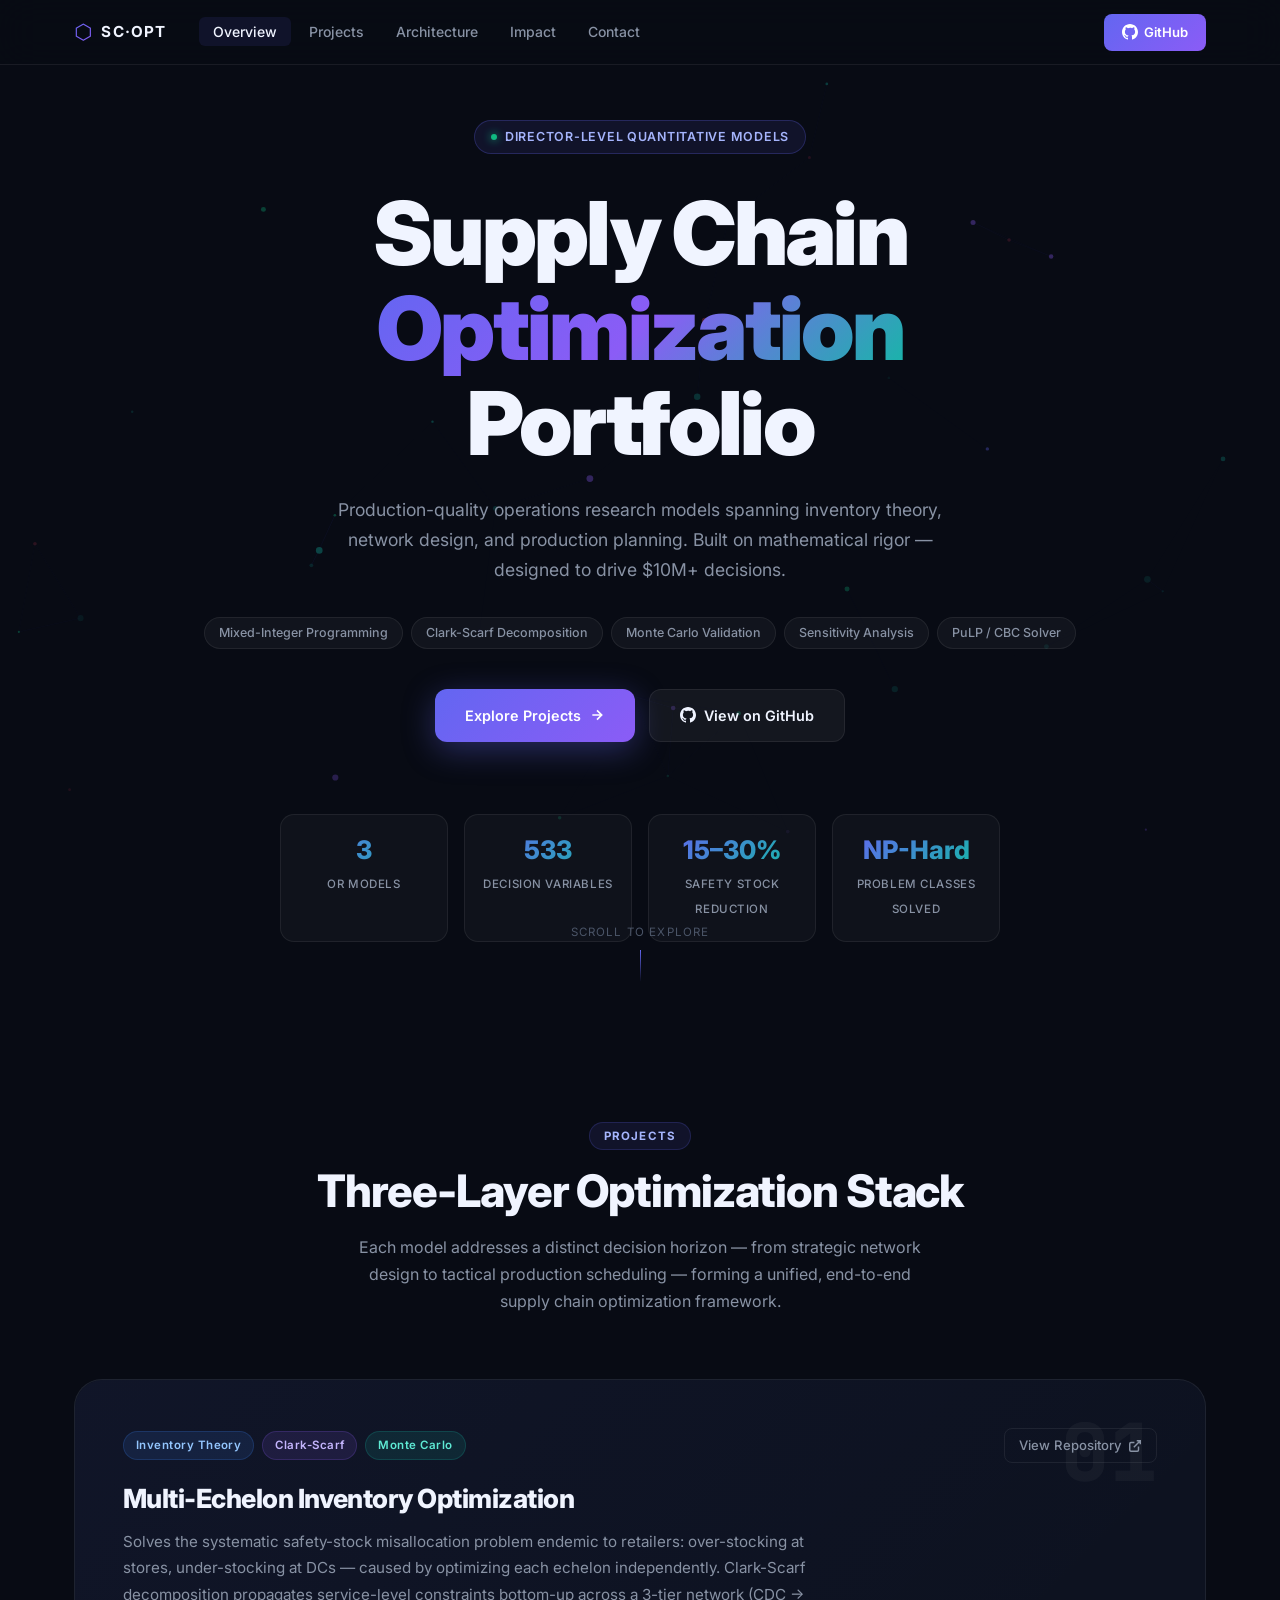
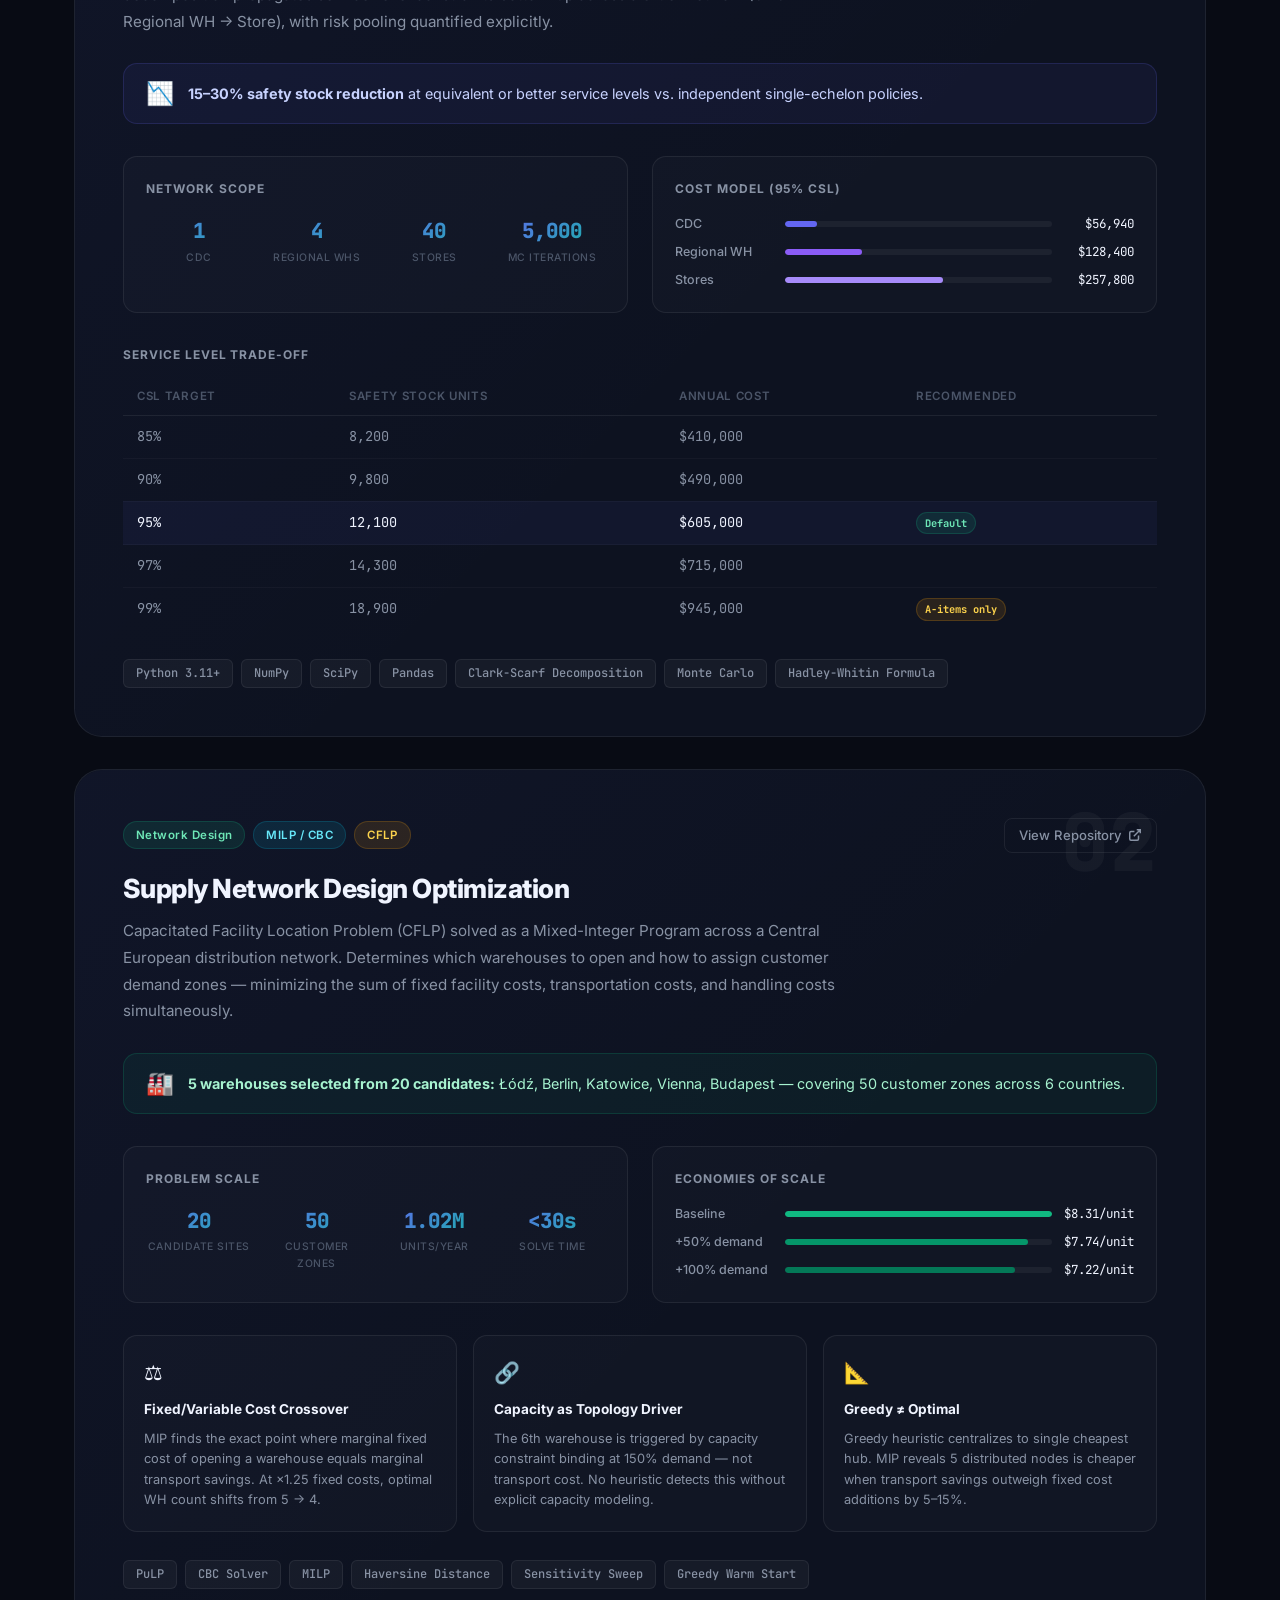
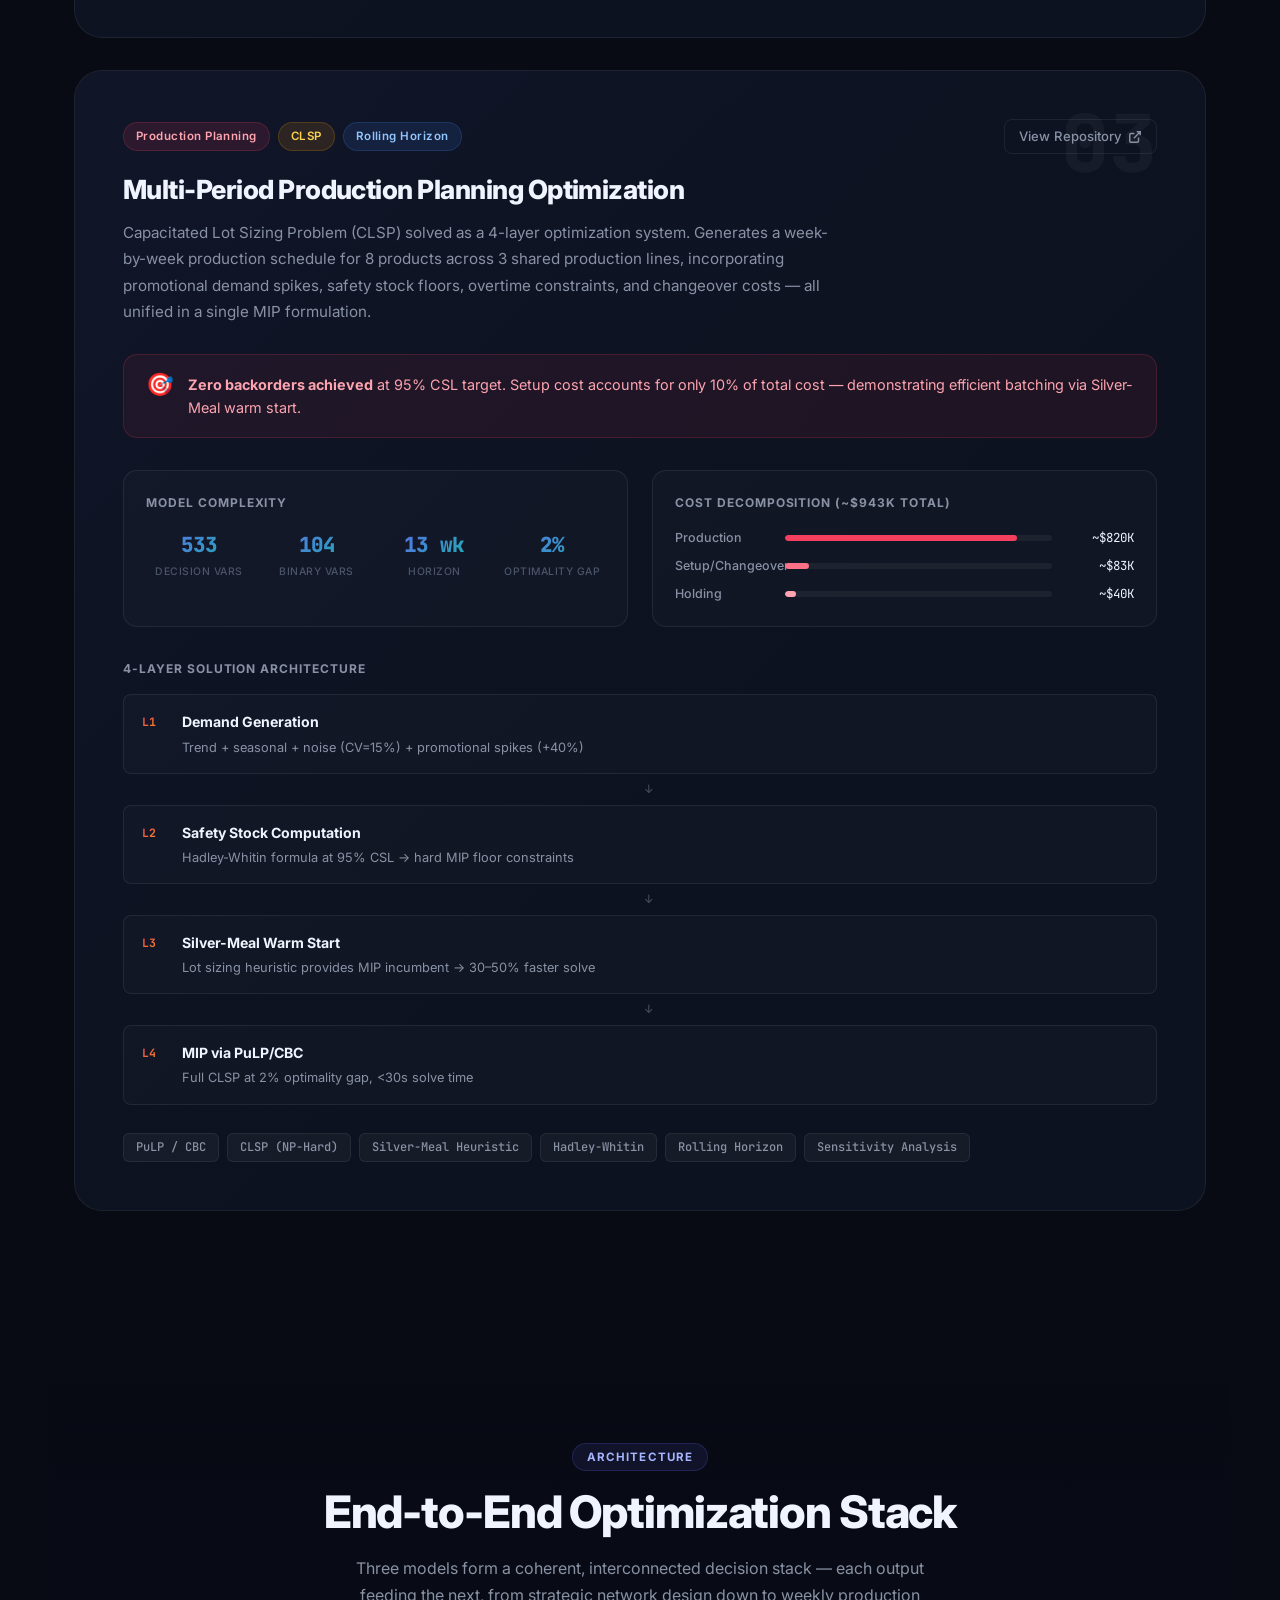
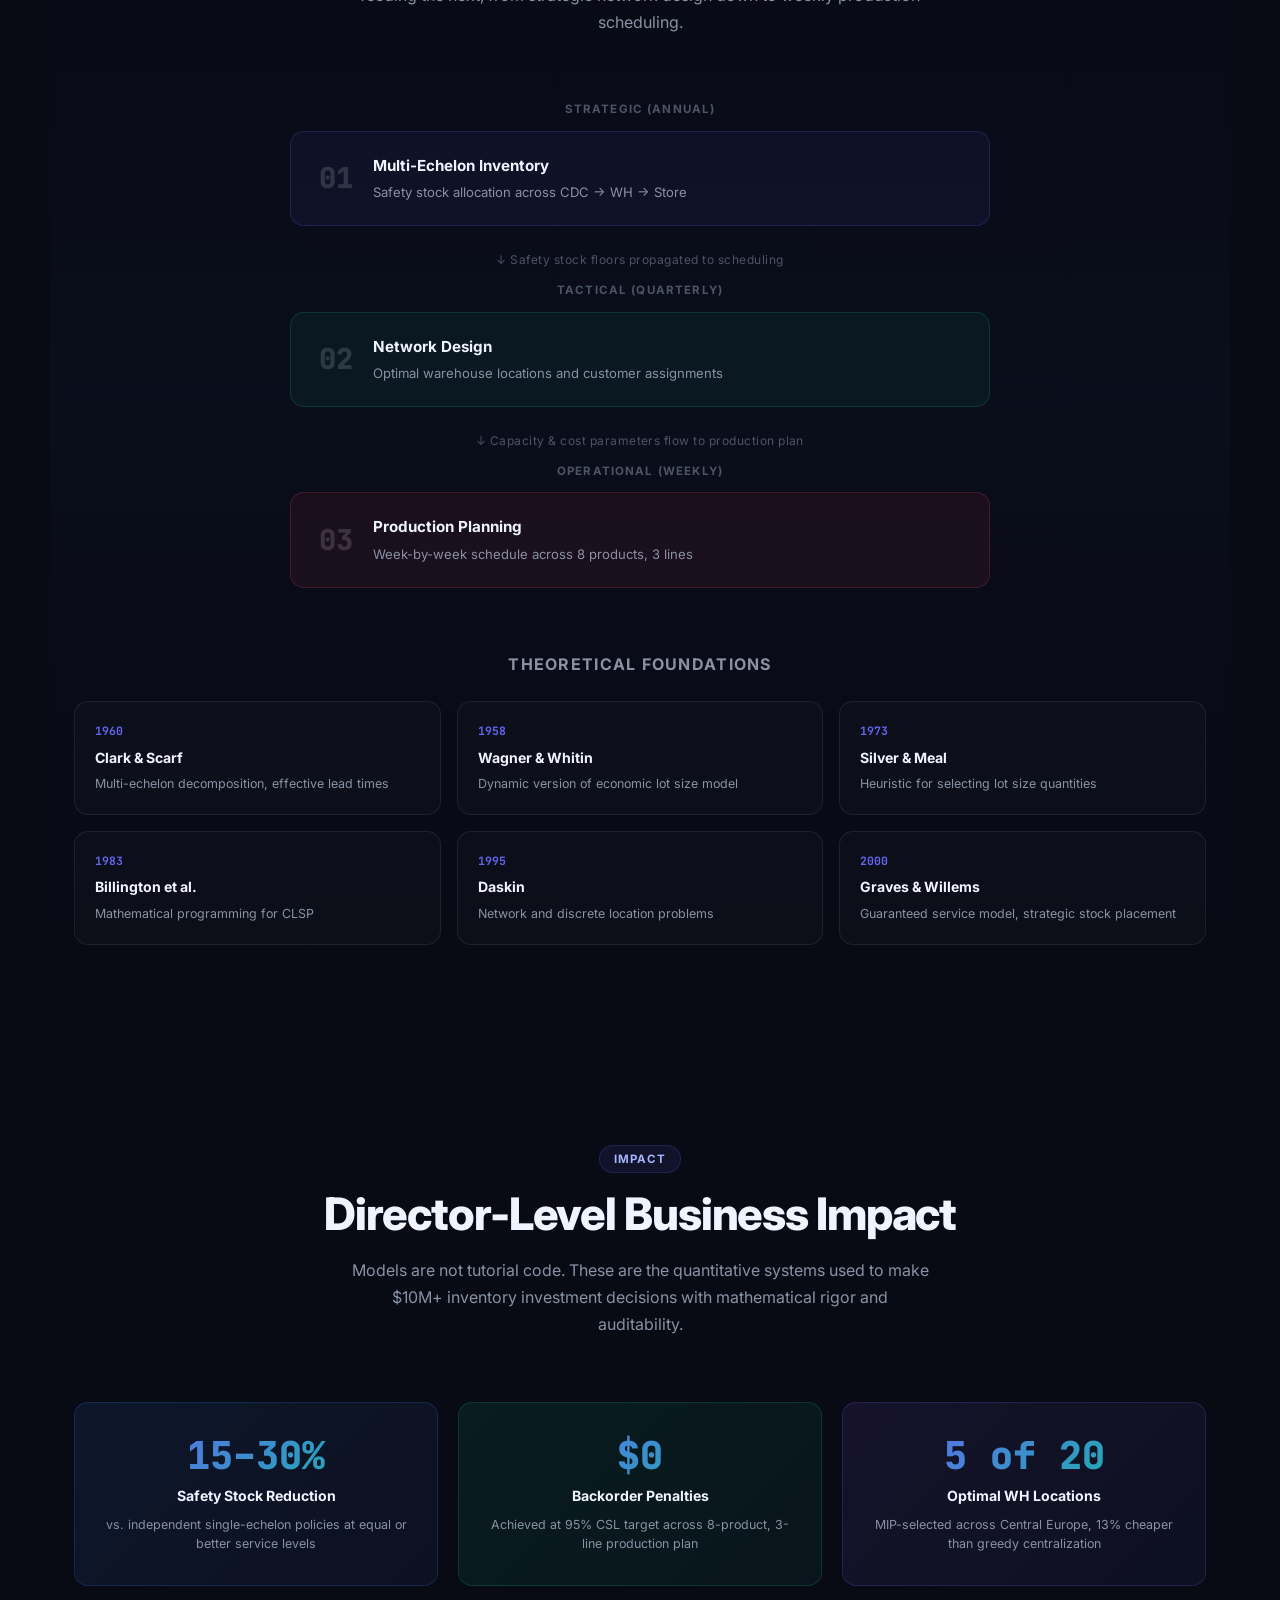
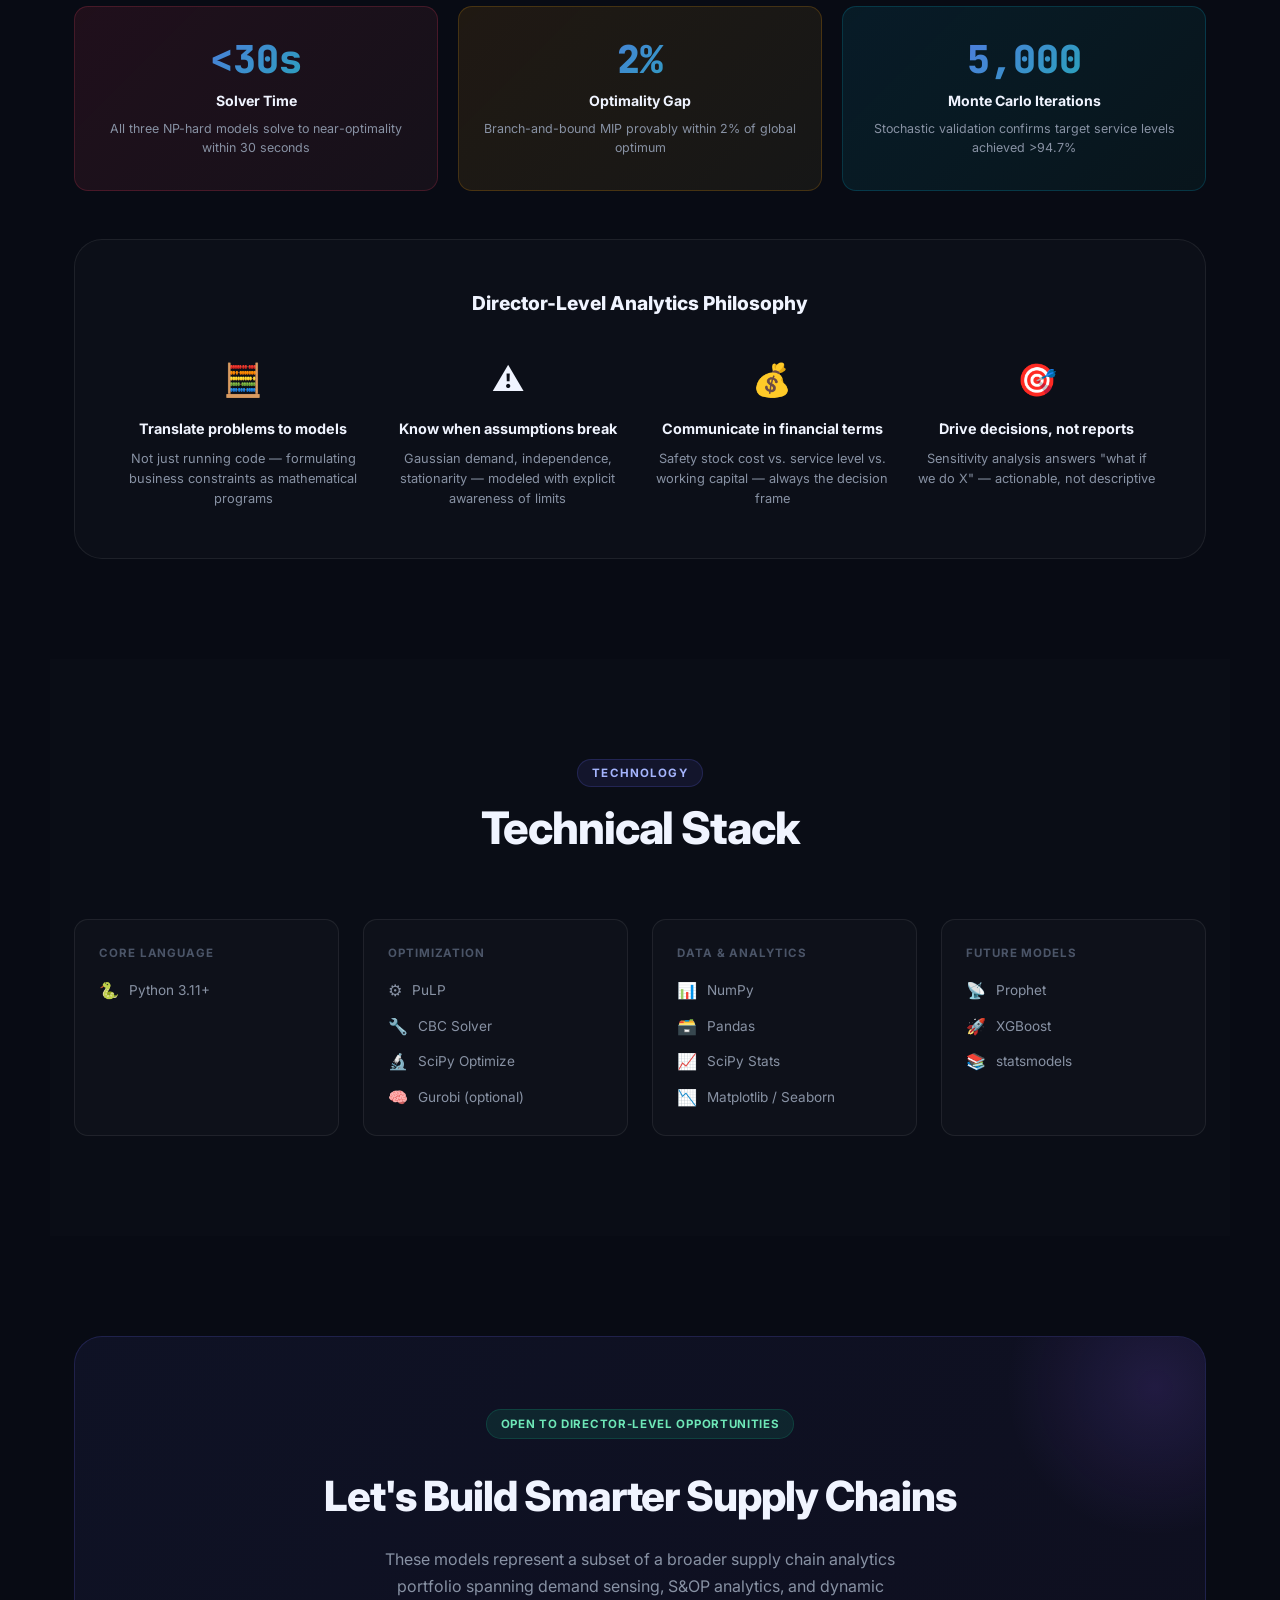
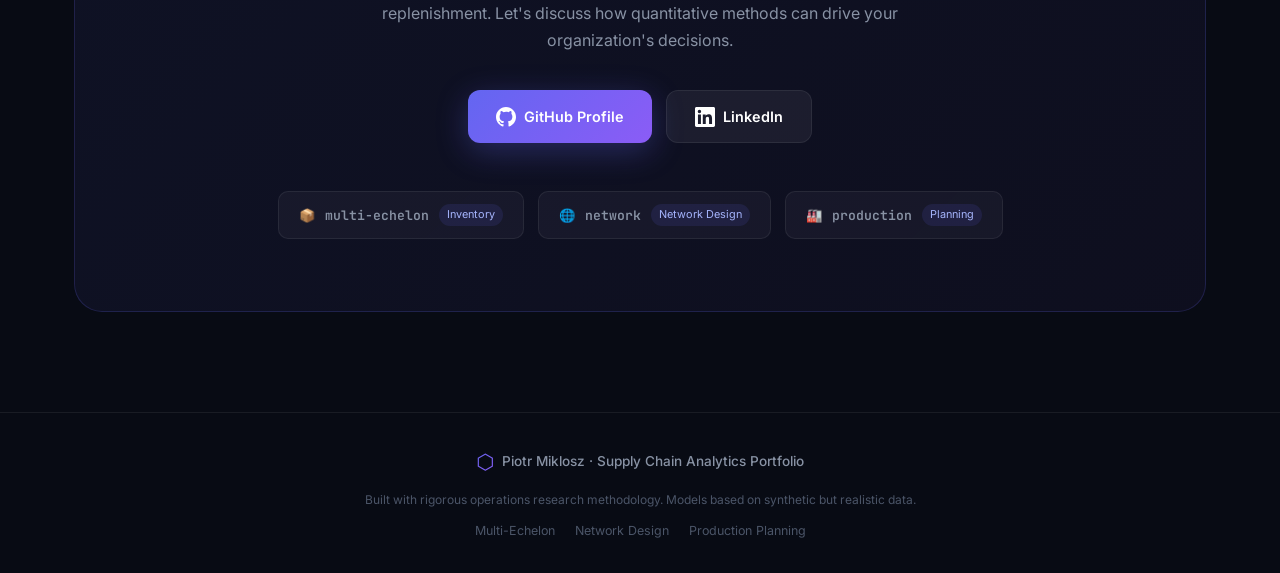
==== commit e0e9ad78: "Update LinkedIn link in index.html" ====
--- a/index.html
+++ b/index.html
@@ -590,7 +590,7 @@
           <svg width="20" height="20" viewBox="0 0 24 24" fill="currentColor"><path d="M12 0C5.374 0 0 5.373 0 12c0 5.302 3.438 9.8 8.207 11.387.599.111.793-.261.793-.577v-2.234c-3.338.726-4.033-1.416-4.033-1.416-.546-1.387-1.333-1.756-1.333-1.756-1.089-.745.083-.729.083-.729 1.205.084 1.839 1.237 1.839 1.237 1.07 1.834 2.807 1.304 3.492.997.107-.775.418-1.305.762-1.604-2.665-.305-5.467-1.334-5.467-5.931 0-1.311.469-2.381 1.236-3.221-.124-.303-.535-1.524.117-3.176 0 0 1.008-.322 3.301 1.23A11.509 11.509 0 0112 5.803c1.02.005 2.047.138 3.006.404 2.291-1.552 3.297-1.23 3.297-1.23.653 1.653.242 2.874.118 3.176.77.84 1.235 1.911 1.235 3.221 0 4.609-2.807 5.624-5.479 5.921.43.372.823 1.102.823 2.222v3.293c0 .319.192.694.801.576C20.566 21.797 24 17.3 24 12c0-6.627-5.373-12-12-12z"/></svg>
           GitHub Profile
         </a>
-        <a href="https://linkedin.com/in/mikloszpiotr" target="_blank" class="contact-btn contact-btn-ghost">
+        <a href="https://www.linkedin.com/in/piotrmikłosz/" target="_blank" class="contact-btn contact-btn-ghost">
           <svg width="20" height="20" viewBox="0 0 24 24" fill="currentColor"><path d="M20.447 20.452h-3.554v-5.569c0-1.328-.027-3.037-1.852-3.037-1.853 0-2.136 1.445-2.136 2.939v5.667H9.351V9h3.414v1.561h.046c.477-.9 1.637-1.85 3.37-1.85 3.601 0 4.267 2.37 4.267 5.455v6.286zM5.337 7.433a2.062 2.062 0 01-2.063-2.065 2.064 2.064 0 112.063 2.065zm1.782 13.019H3.555V9h3.564v11.452zM22.225 0H1.771C.792 0 0 .774 0 1.729v20.542C0 23.227.792 24 1.771 24h20.451C23.2 24 24 23.227 24 22.271V1.729C24 .774 23.2 0 22.222 0h.003z"/></svg>
           LinkedIn
         </a>
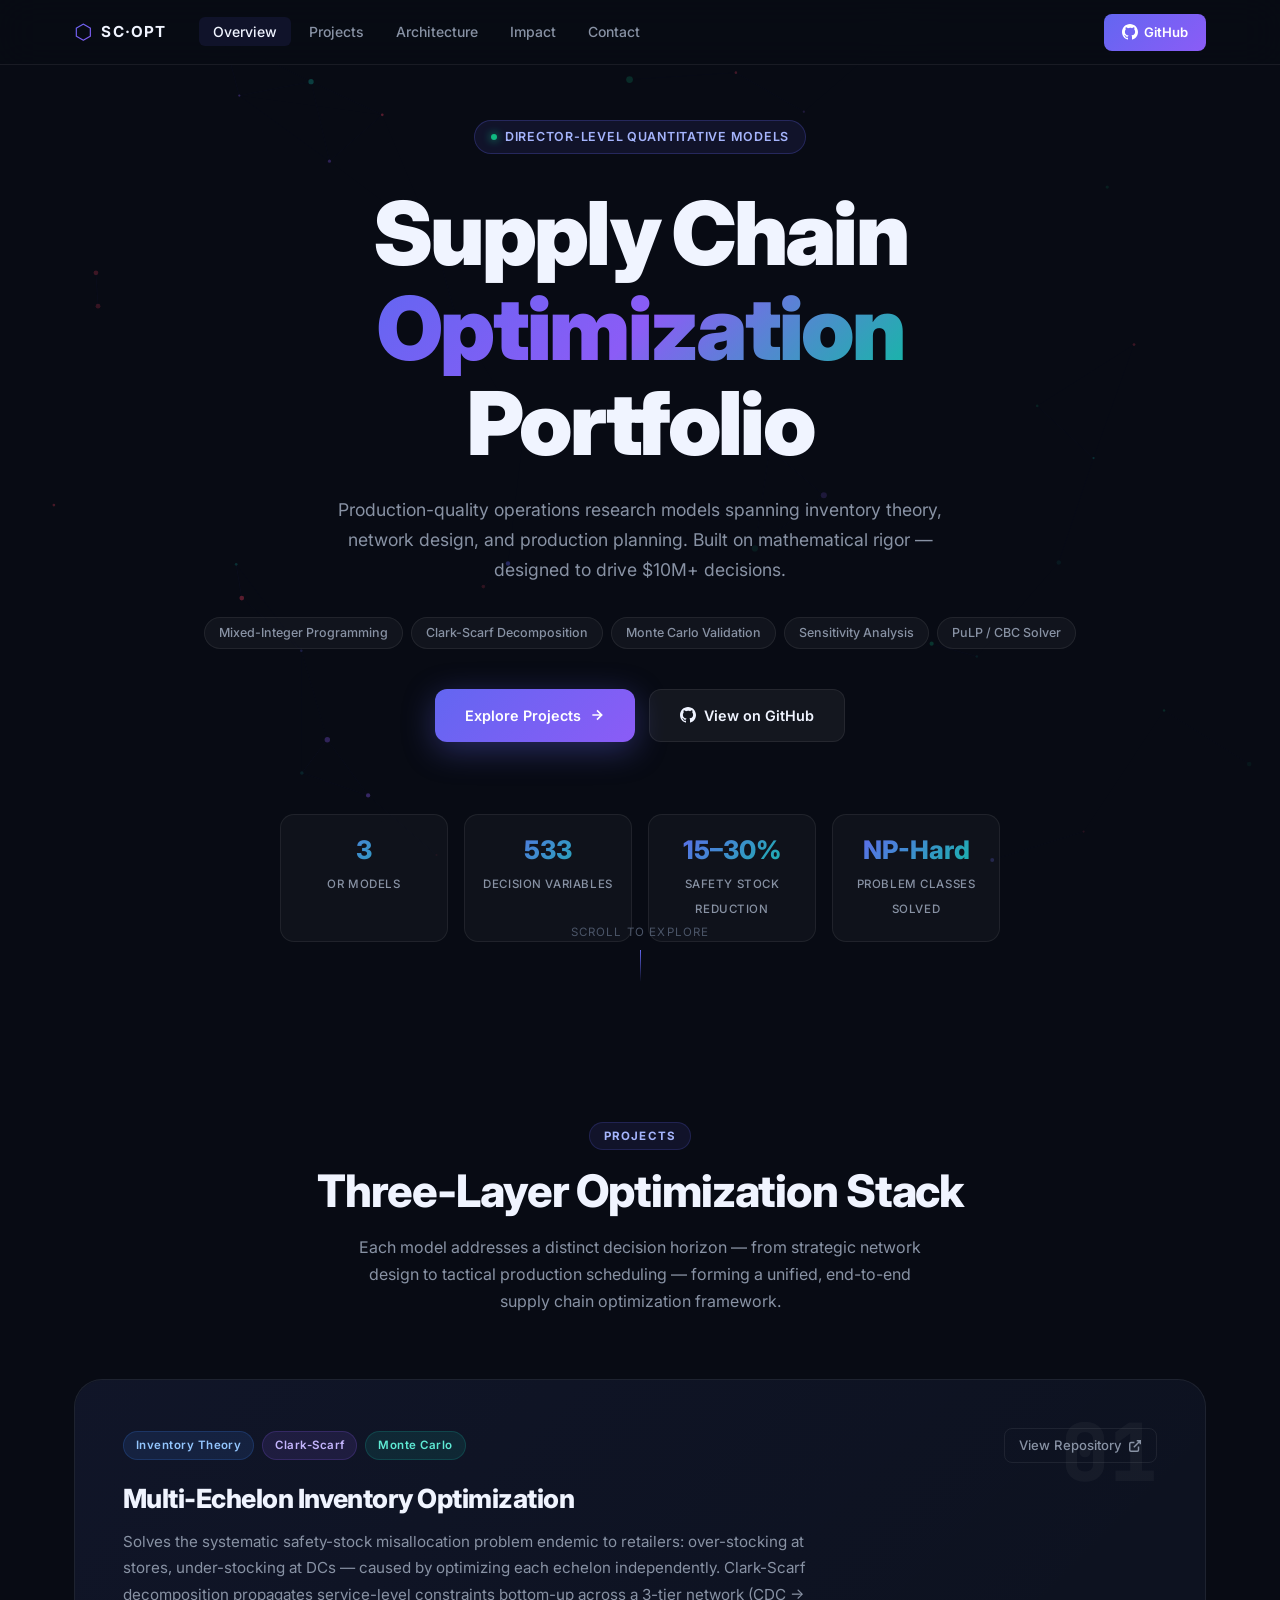
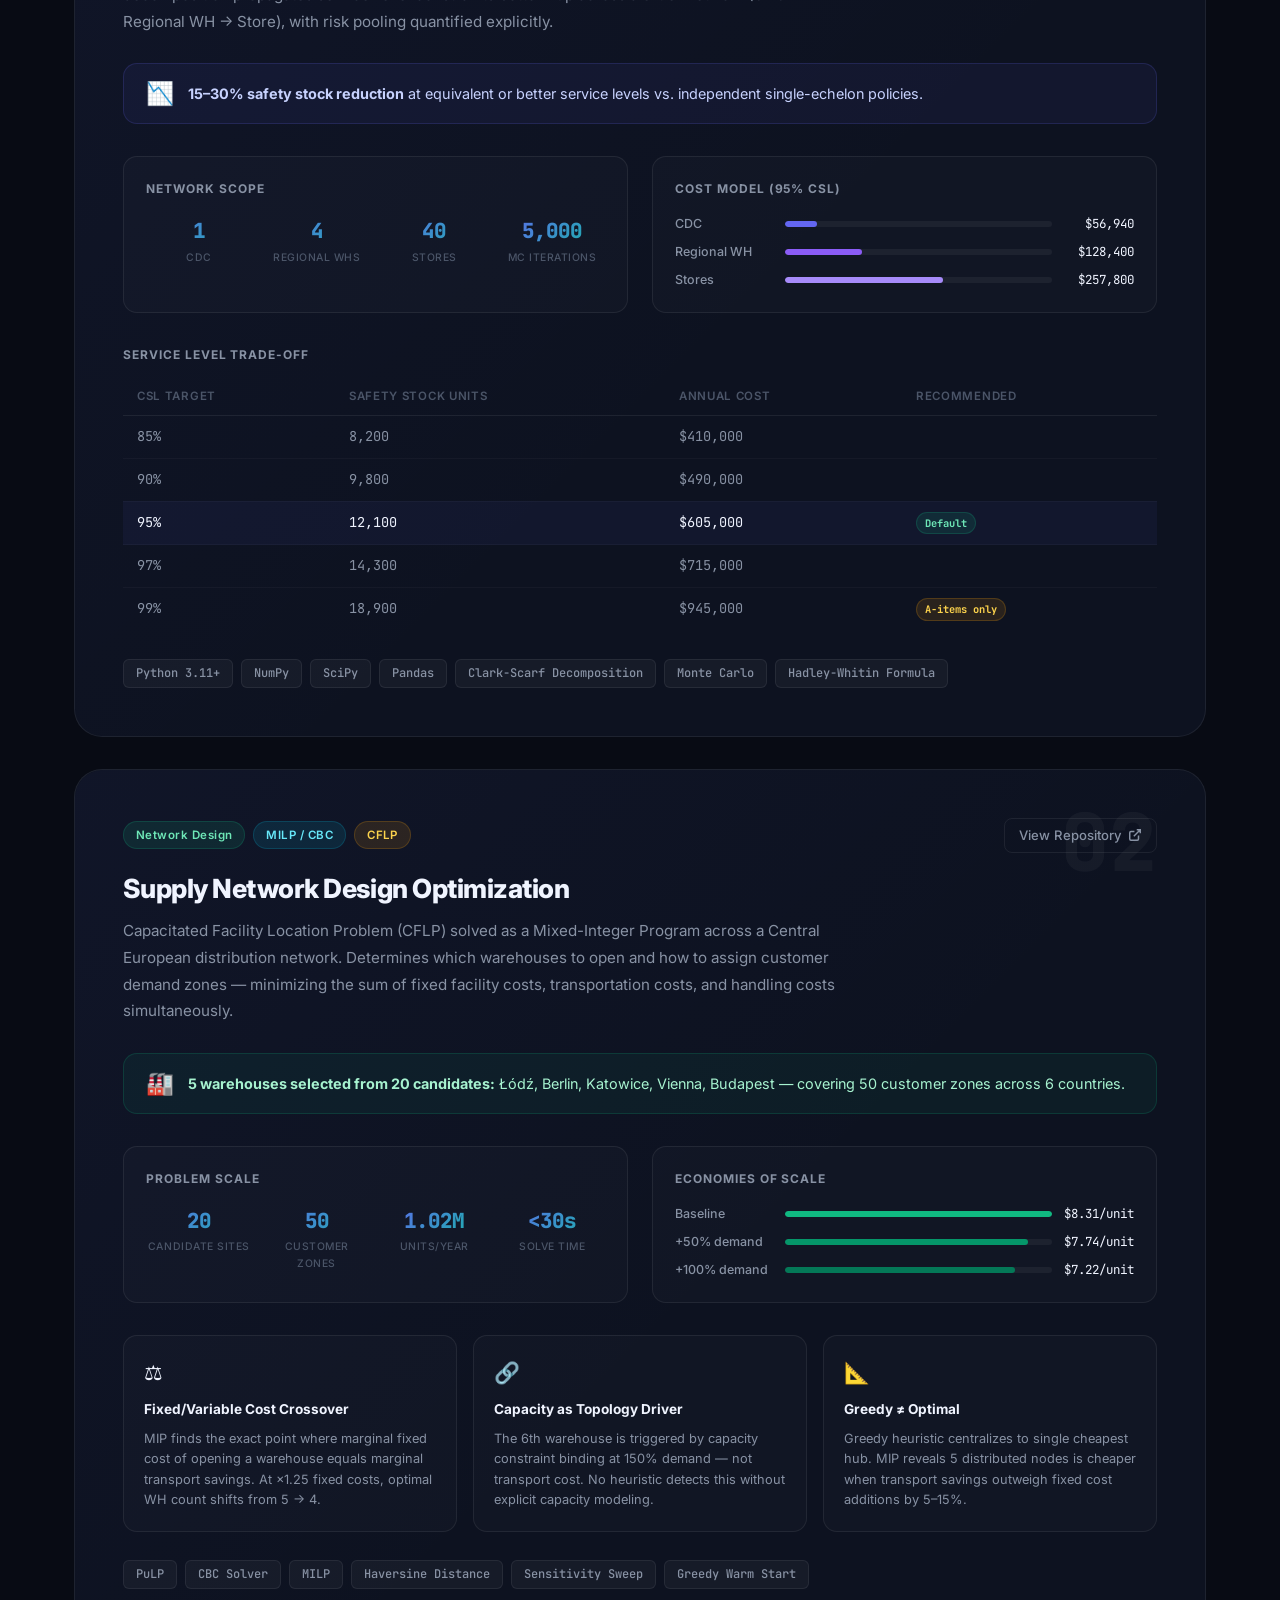
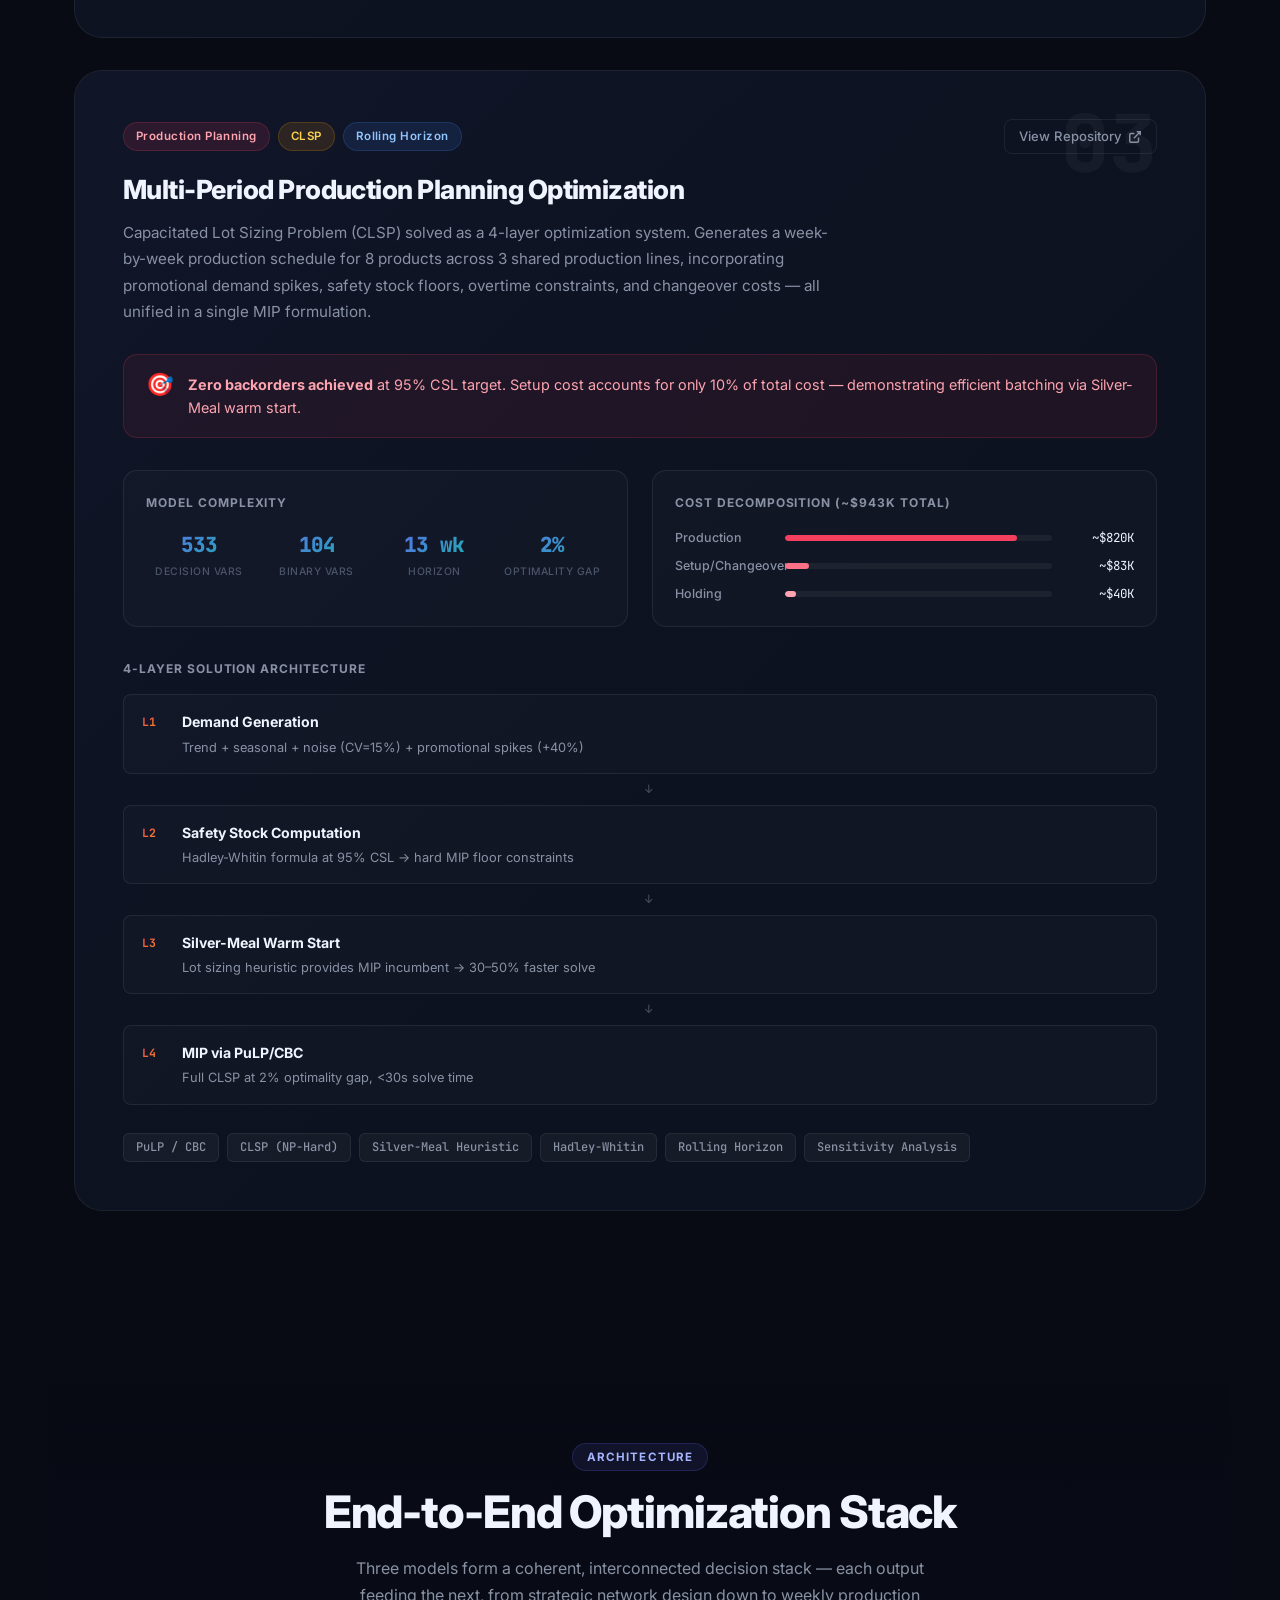
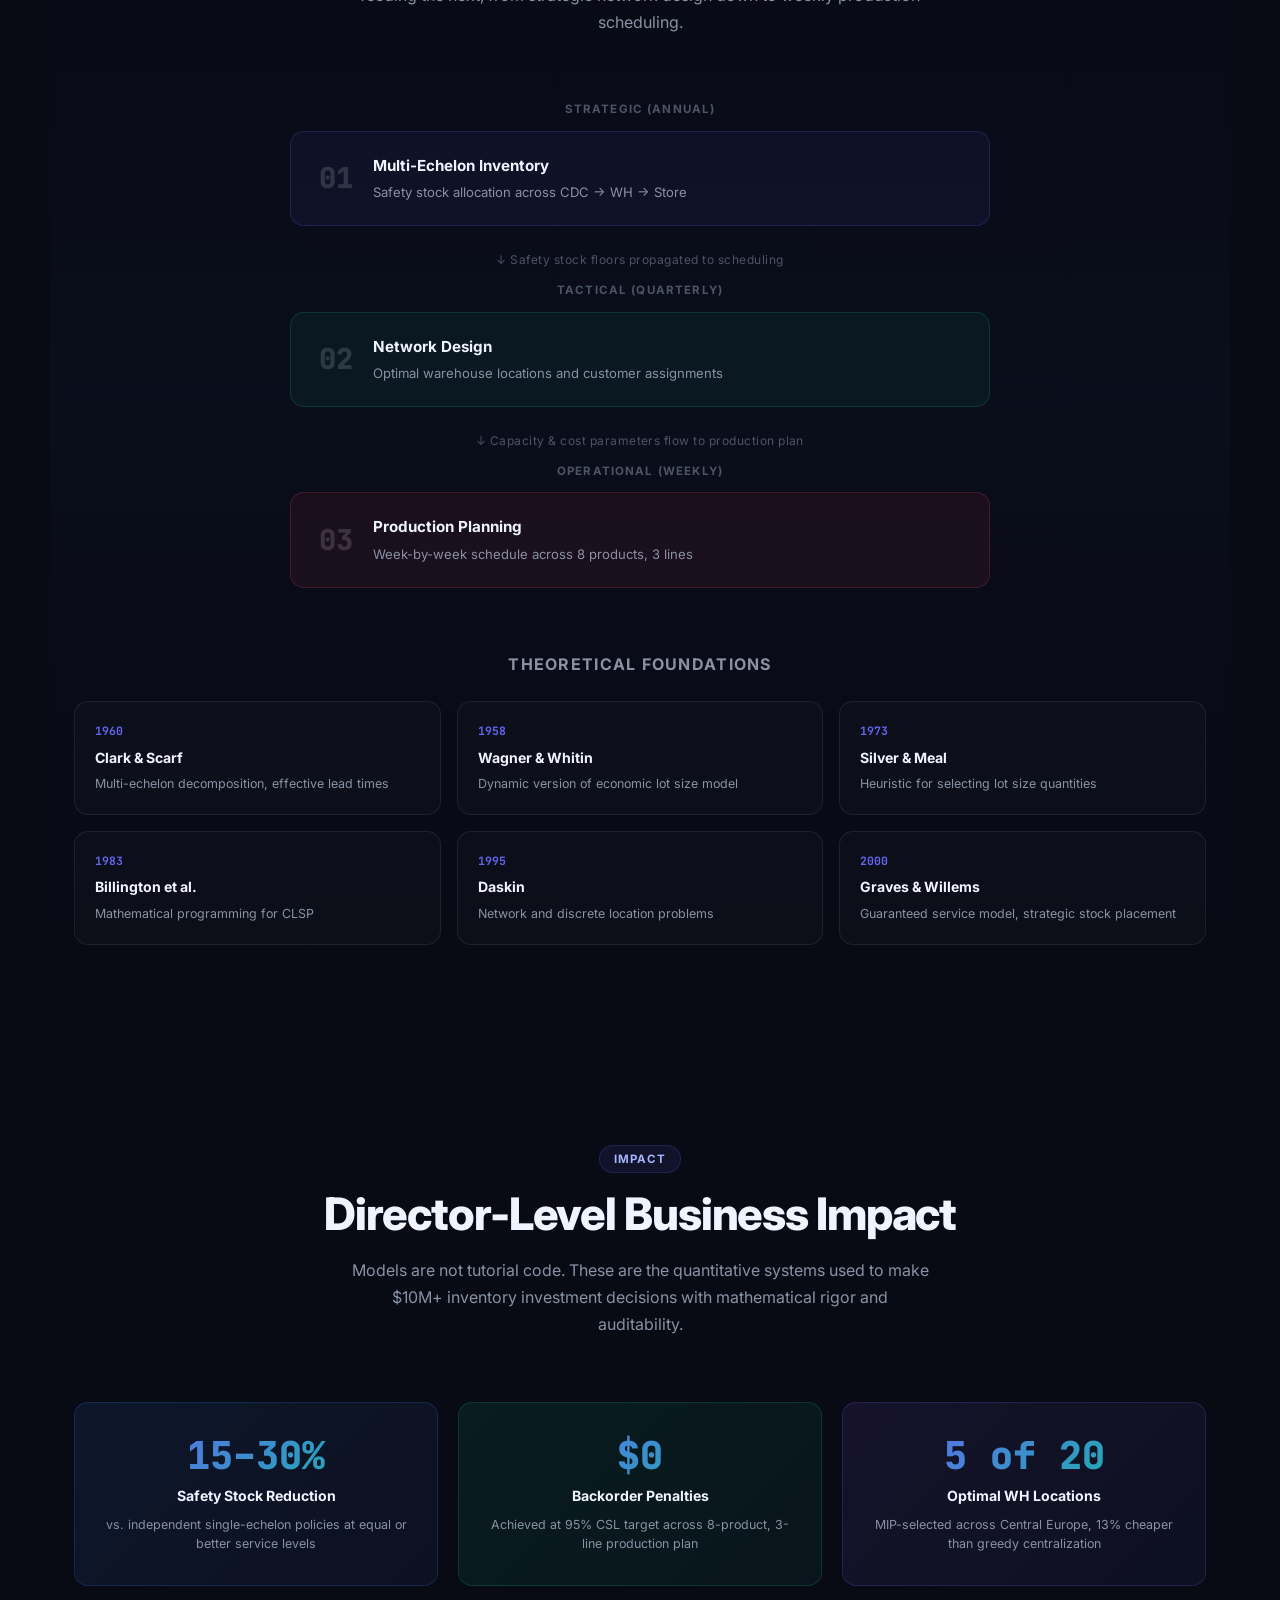
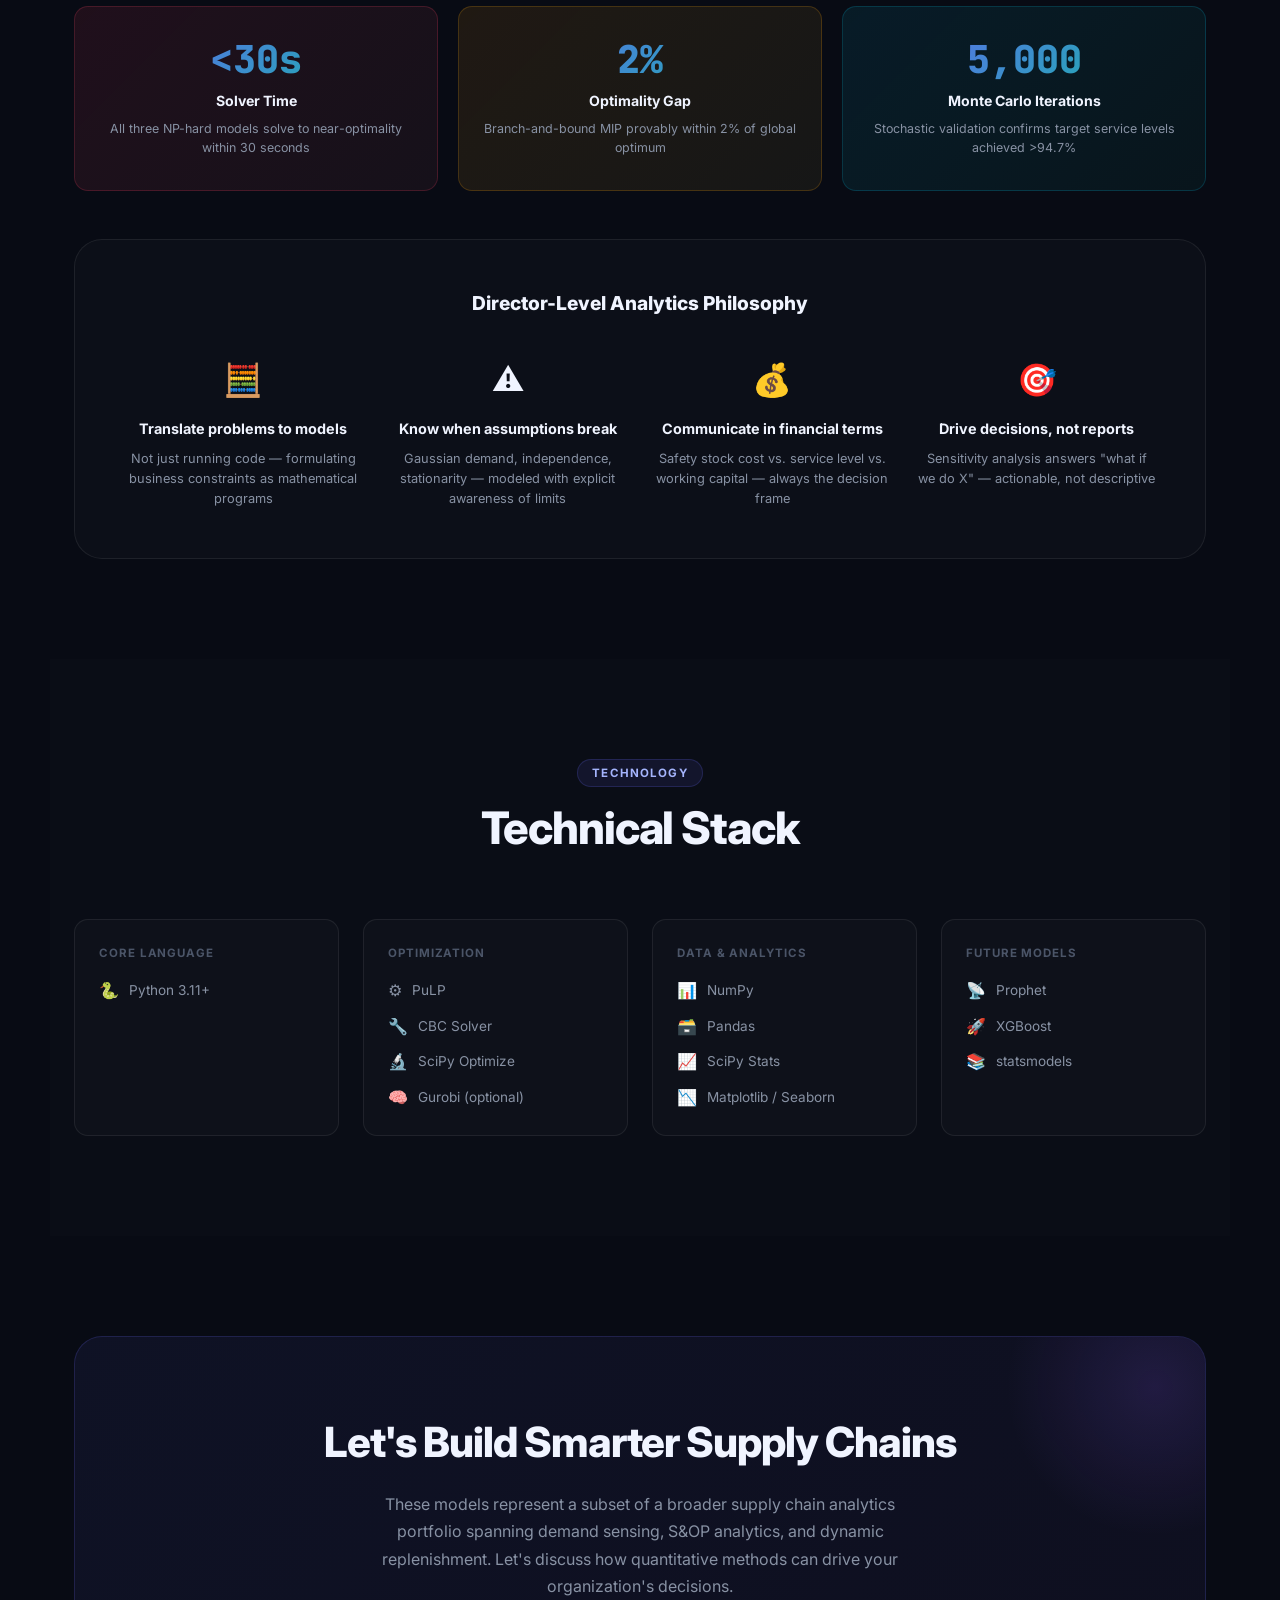
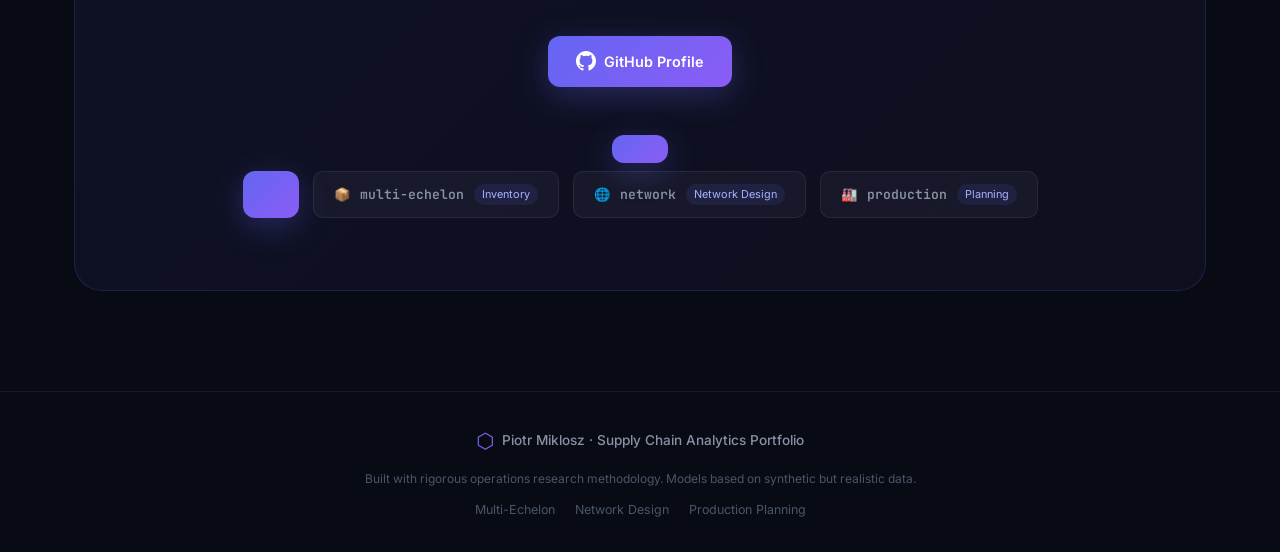
==== commit c008fd17: "Remove contact badge and LinkedIn link Removed contact badge and LinkedIn link from contact section." ====
--- a/index.html
+++ b/index.html
@@ -580,7 +580,6 @@
   <!-- ── CONTACT ── -->
   <section id="contact">
     <div class="contact-inner">
-      <div class="contact-badge">Open to Director-Level Opportunities</div>
       <h2 class="contact-title">Let's Build Smarter Supply Chains</h2>
       <p class="contact-sub">
         These models represent a subset of a broader supply chain analytics portfolio spanning demand sensing, S&OP analytics, and dynamic replenishment. Let's discuss how quantitative methods can drive your organization's decisions.
@@ -589,11 +588,6 @@
         <a href="https://github.com/mikloszpiotr" target="_blank" class="contact-btn">
           <svg width="20" height="20" viewBox="0 0 24 24" fill="currentColor"><path d="M12 0C5.374 0 0 5.373 0 12c0 5.302 3.438 9.8 8.207 11.387.599.111.793-.261.793-.577v-2.234c-3.338.726-4.033-1.416-4.033-1.416-.546-1.387-1.333-1.756-1.333-1.756-1.089-.745.083-.729.083-.729 1.205.084 1.839 1.237 1.839 1.237 1.07 1.834 2.807 1.304 3.492.997.107-.775.418-1.305.762-1.604-2.665-.305-5.467-1.334-5.467-5.931 0-1.311.469-2.381 1.236-3.221-.124-.303-.535-1.524.117-3.176 0 0 1.008-.322 3.301 1.23A11.509 11.509 0 0112 5.803c1.02.005 2.047.138 3.006.404 2.291-1.552 3.297-1.23 3.297-1.23.653 1.653.242 2.874.118 3.176.77.84 1.235 1.911 1.235 3.221 0 4.609-2.807 5.624-5.479 5.921.43.372.823 1.102.823 2.222v3.293c0 .319.192.694.801.576C20.566 21.797 24 17.3 24 12c0-6.627-5.373-12-12-12z"/></svg>
           GitHub Profile
-        </a>
-        <a href="https://www.linkedin.com/in/piotrmikłosz/" target="_blank" class="contact-btn contact-btn-ghost">
-          <svg width="20" height="20" viewBox="0 0 24 24" fill="currentColor"><path d="M20.447 20.452h-3.554v-5.569c0-1.328-.027-3.037-1.852-3.037-1.853 0-2.136 1.445-2.136 2.939v5.667H9.351V9h3.414v1.561h.046c.477-.9 1.637-1.85 3.37-1.85 3.601 0 4.267 2.37 4.267 5.455v6.286zM5.337 7.433a2.062 2.062 0 01-2.063-2.065 2.064 2.064 0 112.063 2.065zm1.782 13.019H3.555V9h3.564v11.452zM22.225 0H1.771C.792 0 0 .774 0 1.729v20.542C0 23.227.792 24 1.771 24h20.451C23.2 24 24 23.227 24 22.271V1.729C24 .774 23.2 0 22.222 0h.003z"/></svg>
-          LinkedIn
-        </a>
       </div>
 
       <div class="repo-cards">
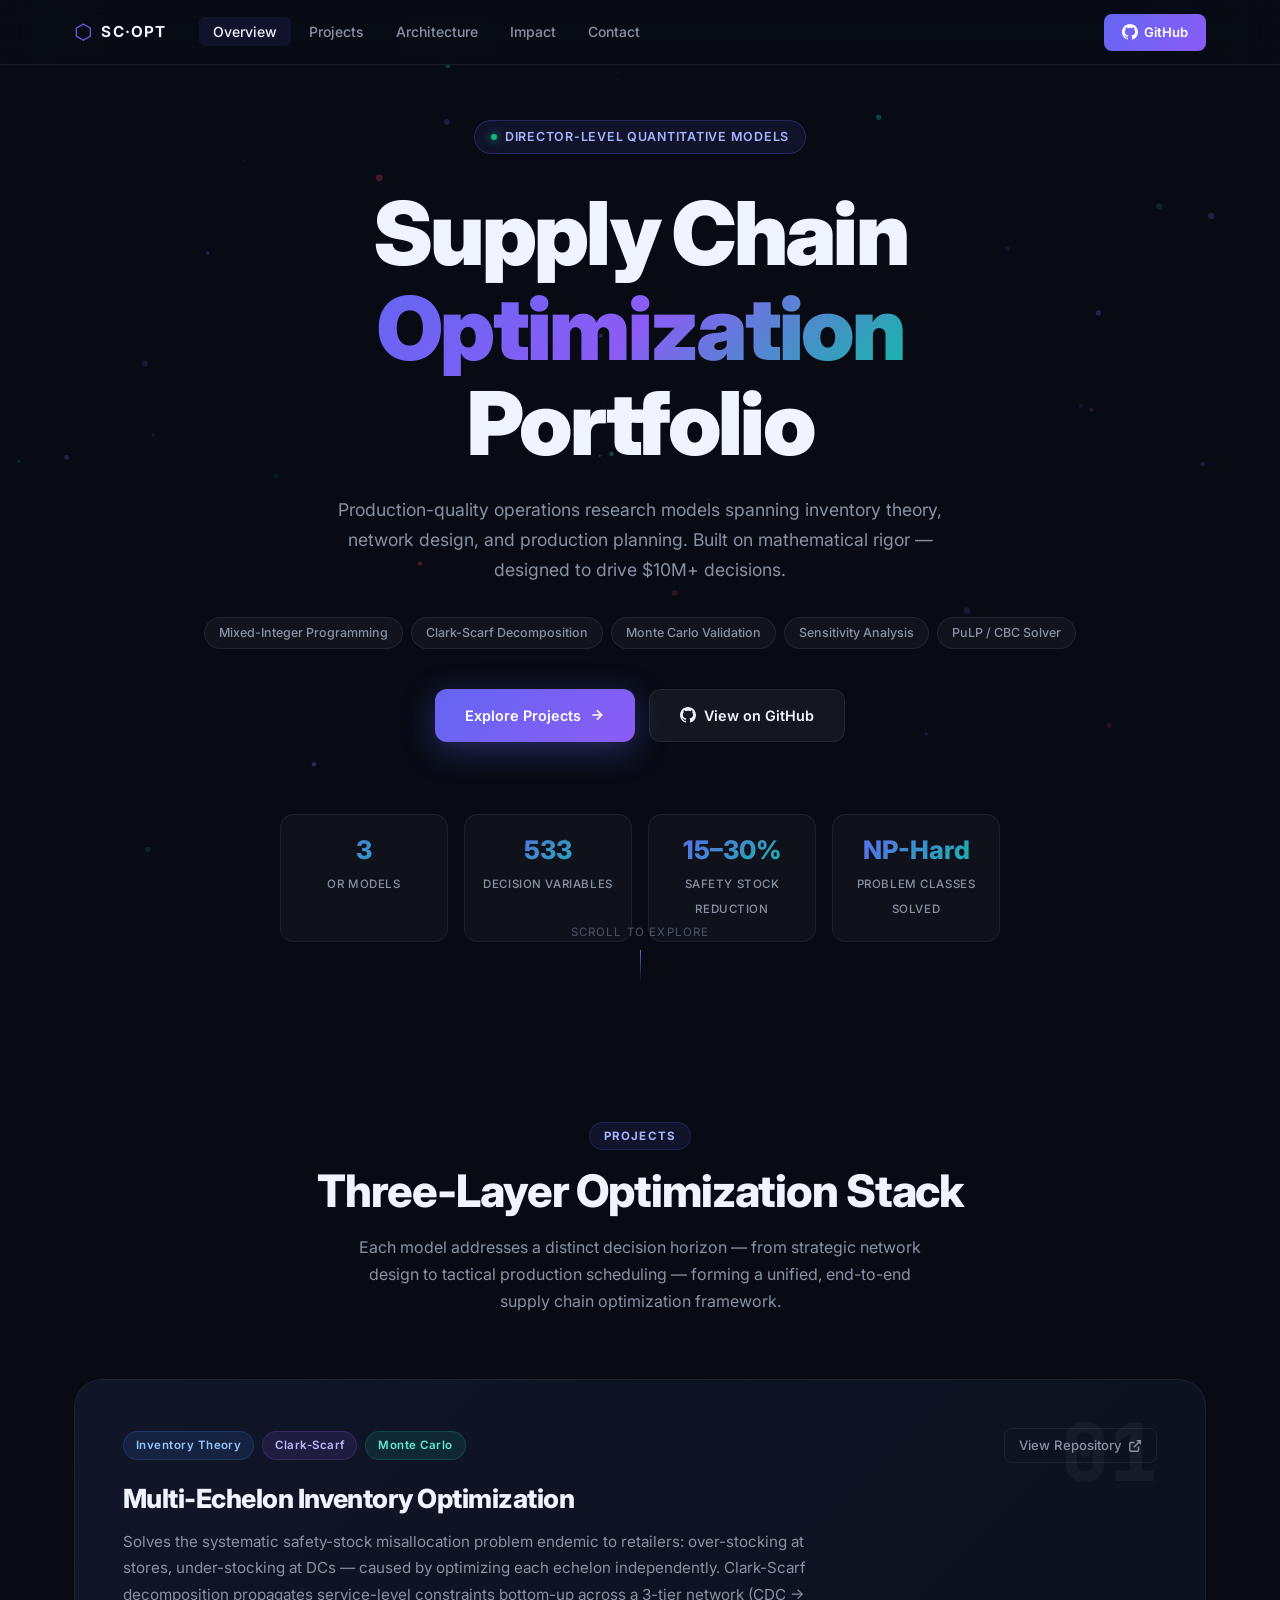
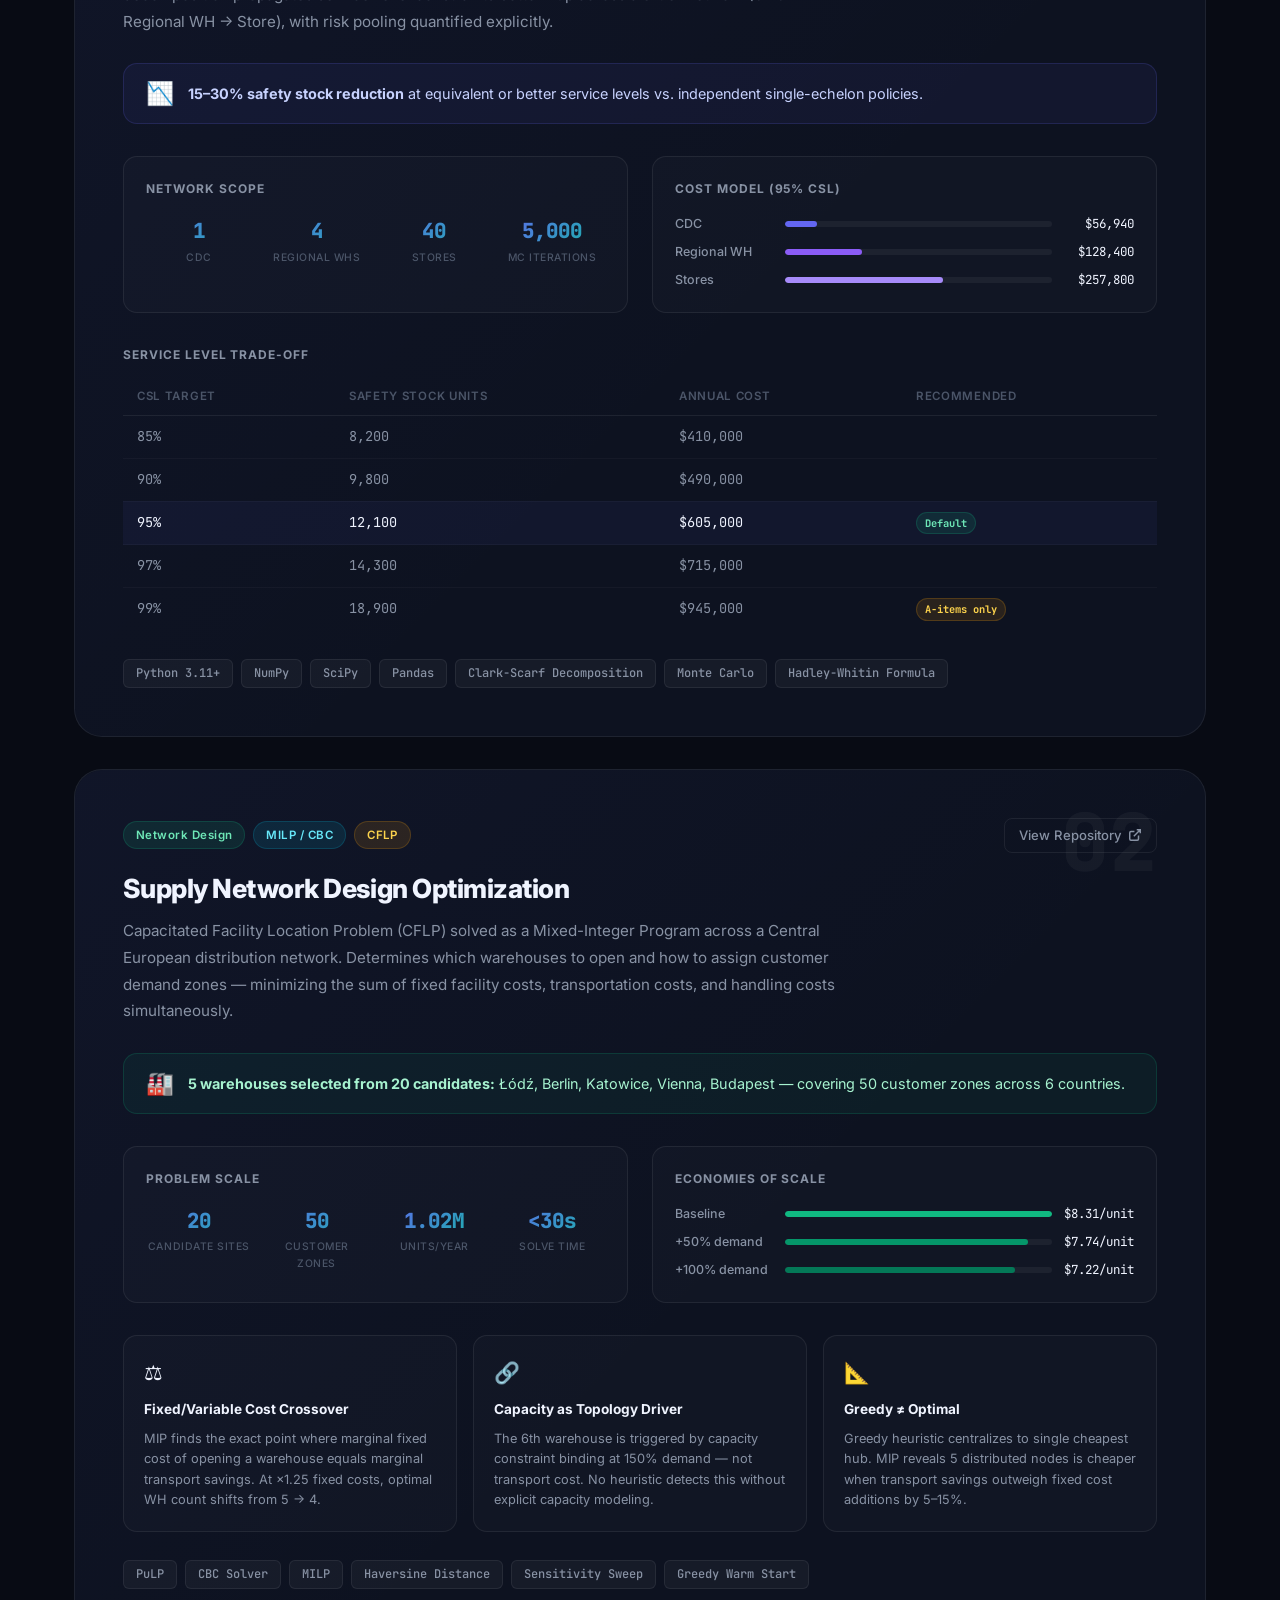
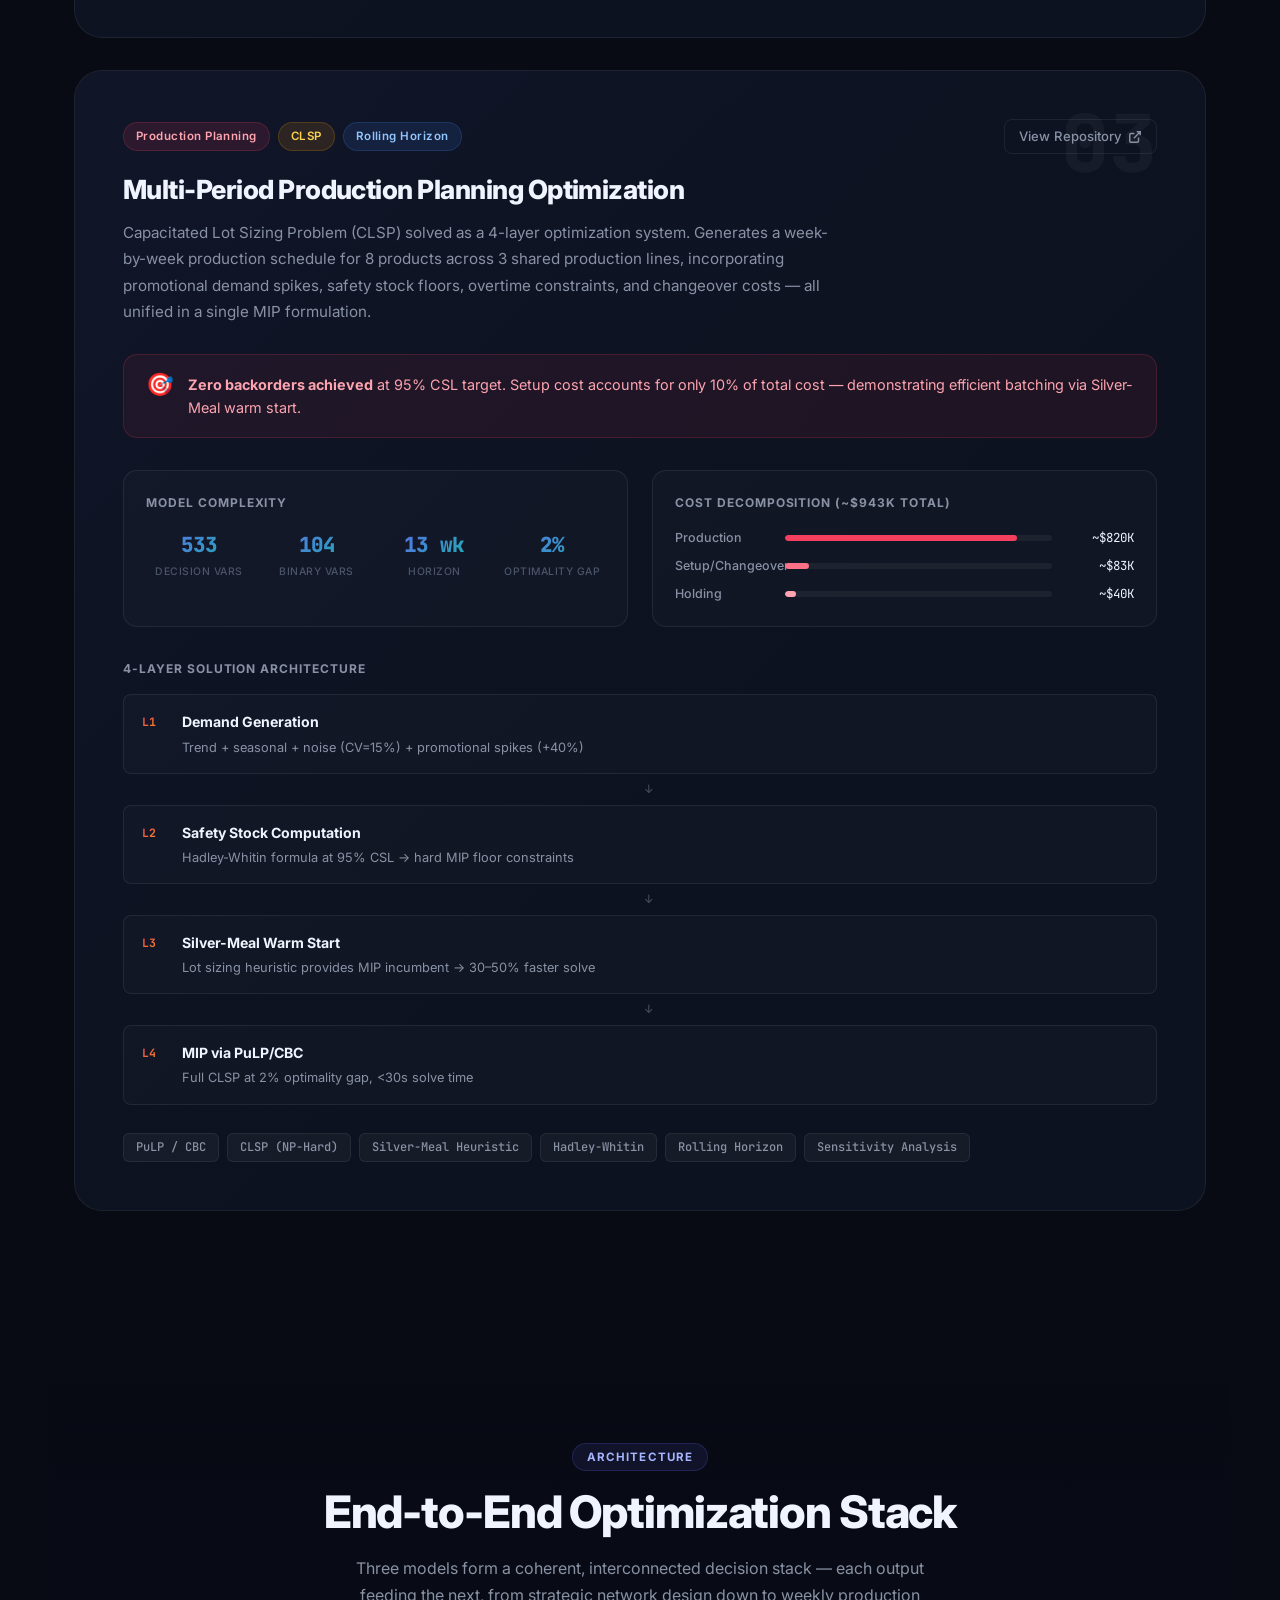
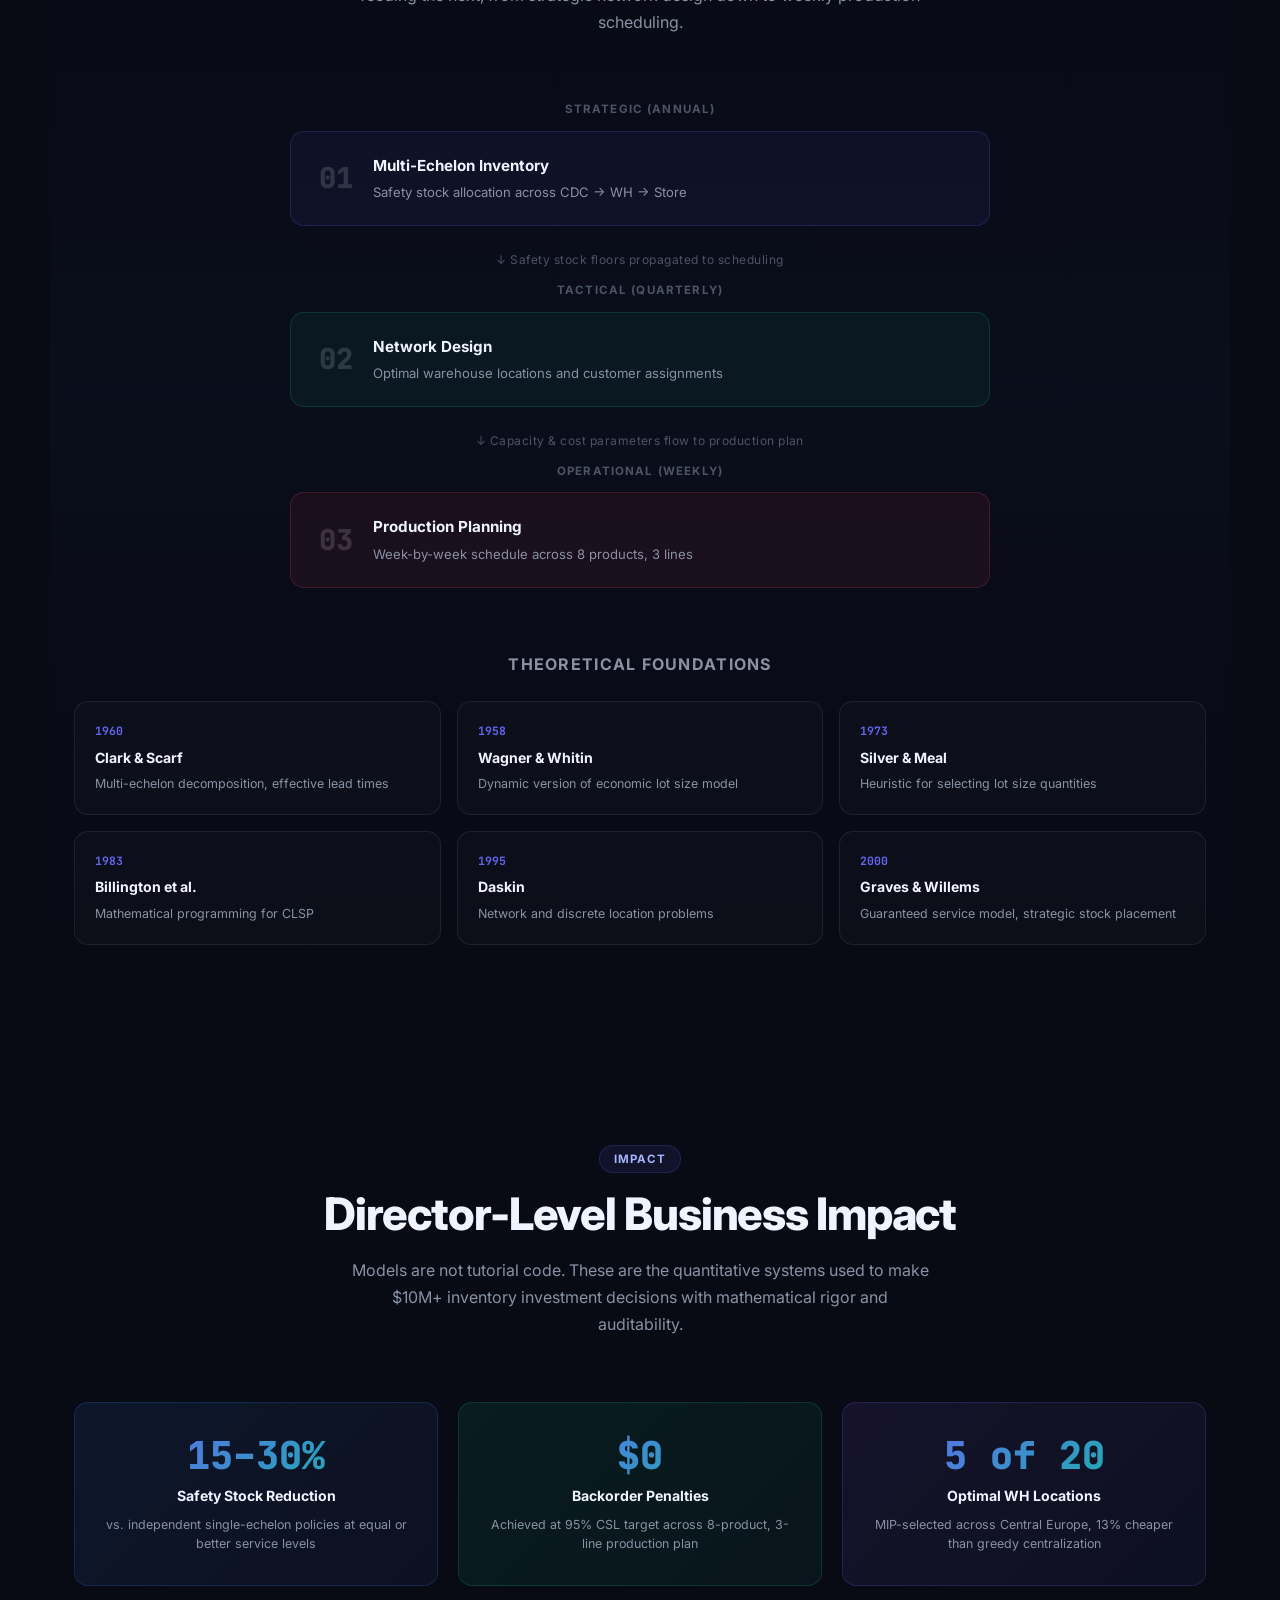
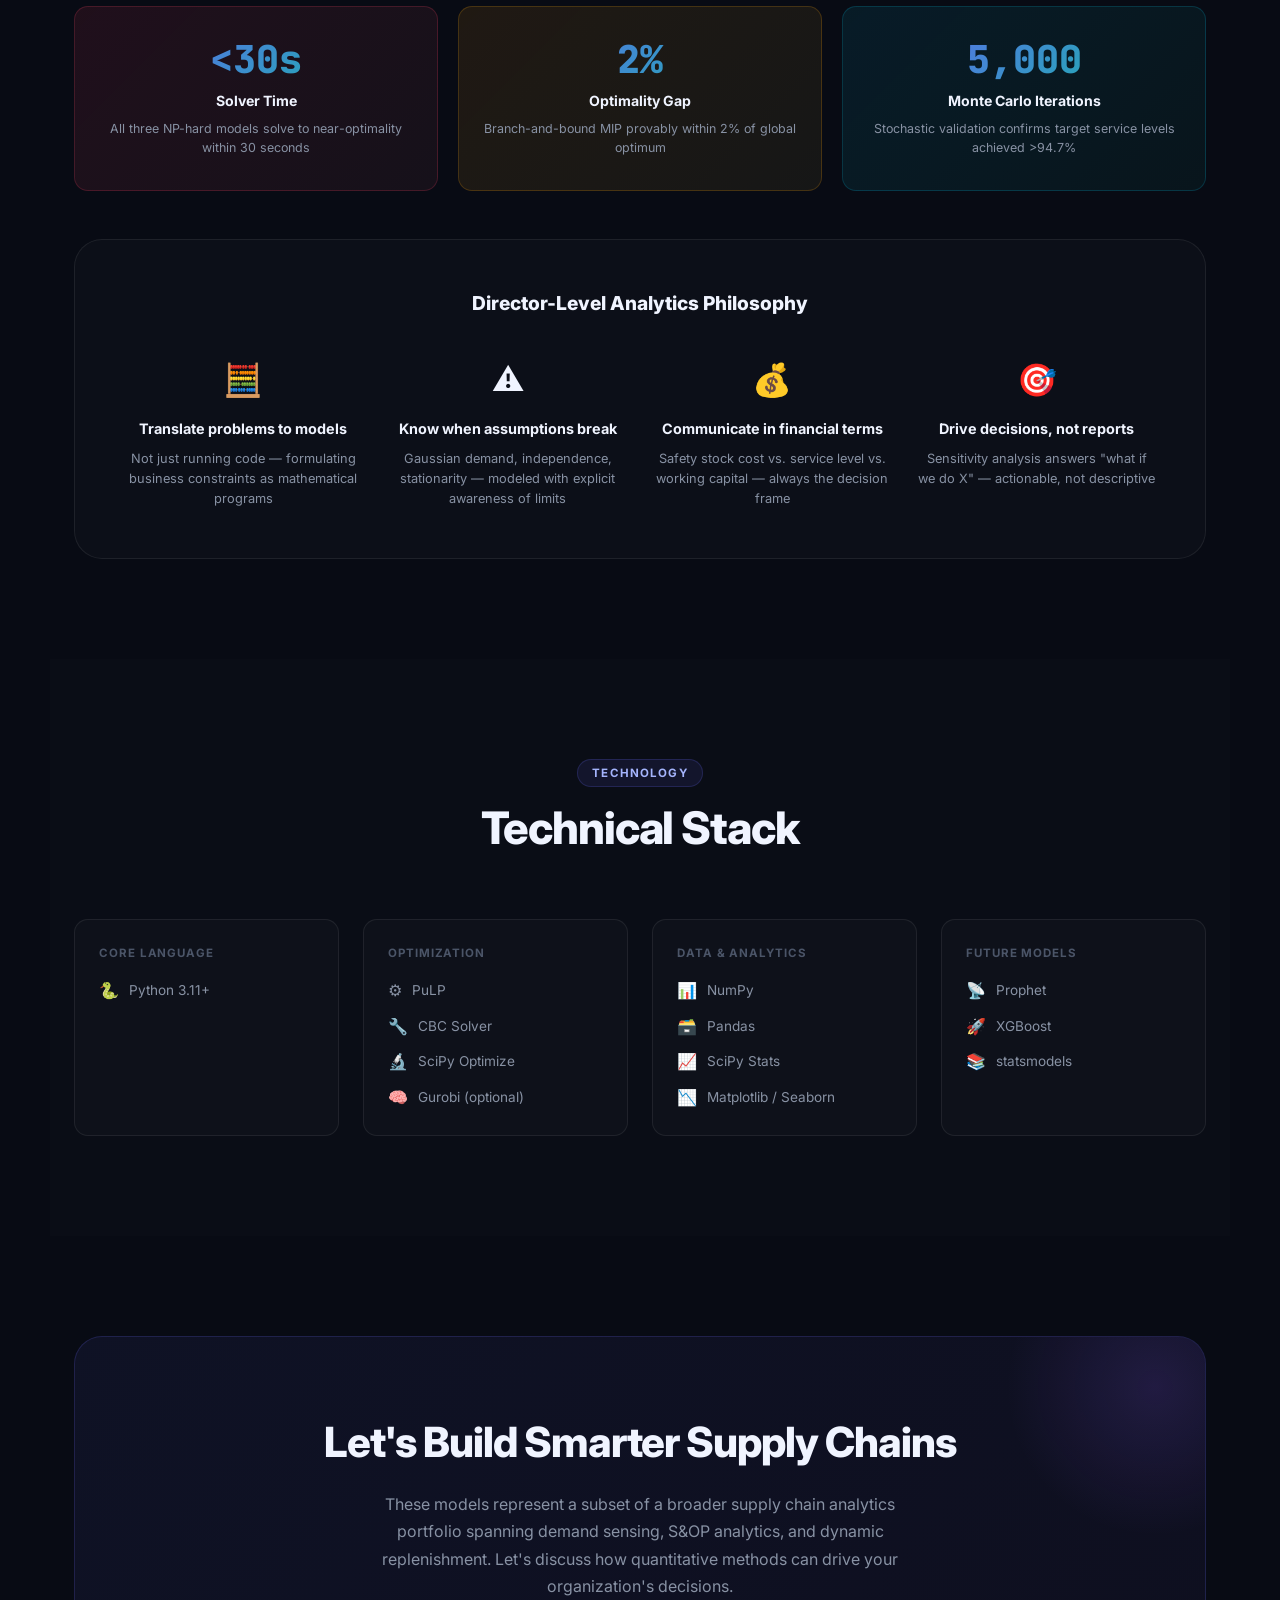
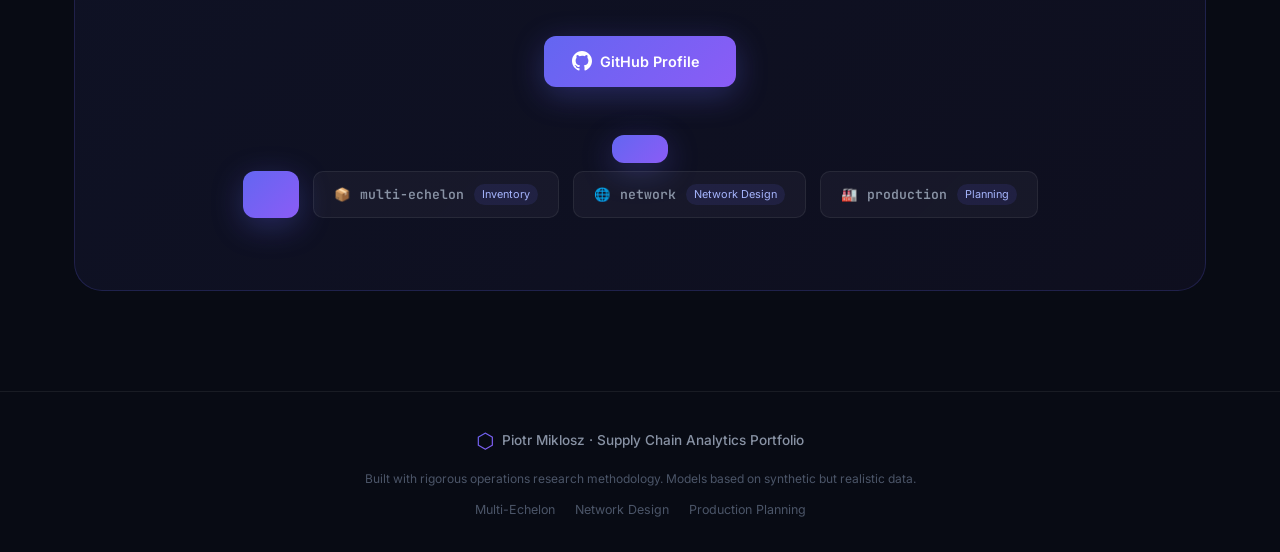
==== commit 17610bb7: "Fix HTML structure in contact links section" ====
--- a/index.html
+++ b/index.html
@@ -588,6 +588,7 @@
         <a href="https://github.com/mikloszpiotr" target="_blank" class="contact-btn">
           <svg width="20" height="20" viewBox="0 0 24 24" fill="currentColor"><path d="M12 0C5.374 0 0 5.373 0 12c0 5.302 3.438 9.8 8.207 11.387.599.111.793-.261.793-.577v-2.234c-3.338.726-4.033-1.416-4.033-1.416-.546-1.387-1.333-1.756-1.333-1.756-1.089-.745.083-.729.083-.729 1.205.084 1.839 1.237 1.839 1.237 1.07 1.834 2.807 1.304 3.492.997.107-.775.418-1.305.762-1.604-2.665-.305-5.467-1.334-5.467-5.931 0-1.311.469-2.381 1.236-3.221-.124-.303-.535-1.524.117-3.176 0 0 1.008-.322 3.301 1.23A11.509 11.509 0 0112 5.803c1.02.005 2.047.138 3.006.404 2.291-1.552 3.297-1.23 3.297-1.23.653 1.653.242 2.874.118 3.176.77.84 1.235 1.911 1.235 3.221 0 4.609-2.807 5.624-5.479 5.921.43.372.823 1.102.823 2.222v3.293c0 .319.192.694.801.576C20.566 21.797 24 17.3 24 12c0-6.627-5.373-12-12-12z"/></svg>
           GitHub Profile
+        </p>
       </div>
 
       <div class="repo-cards">
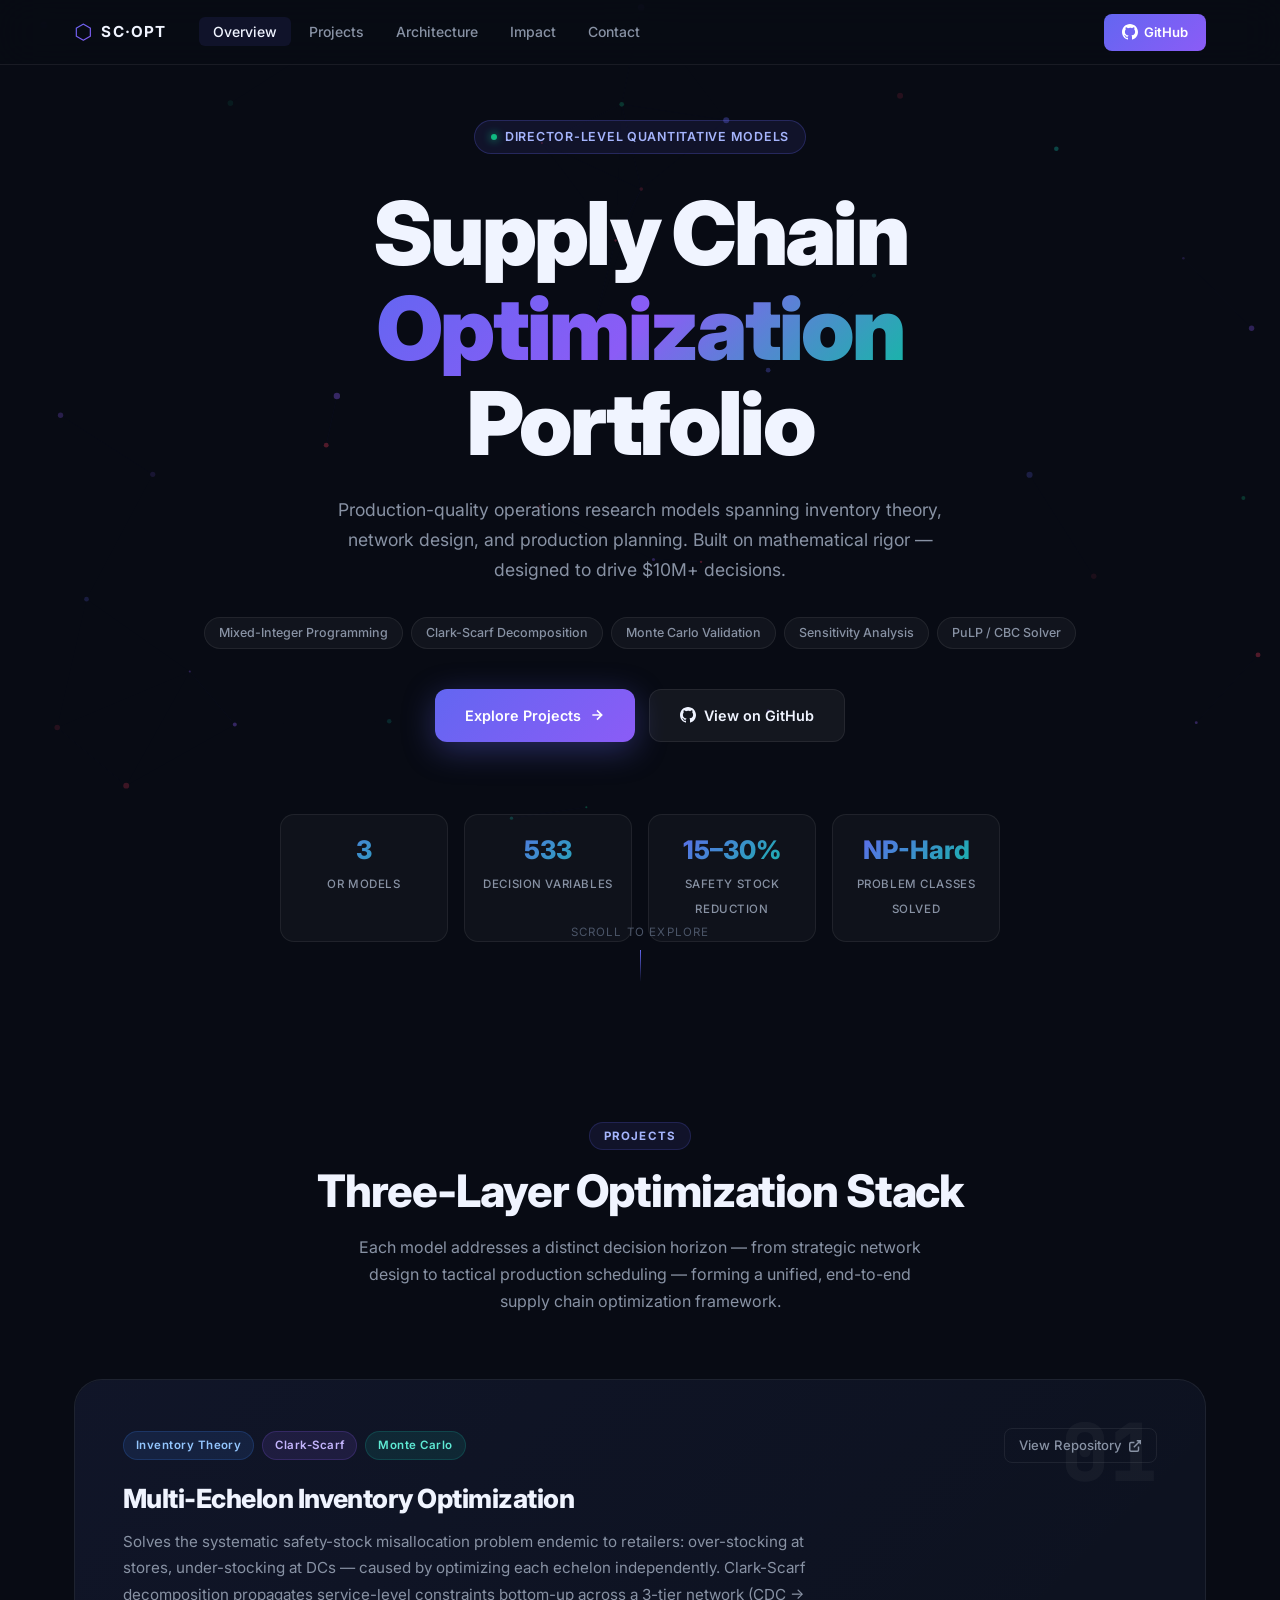
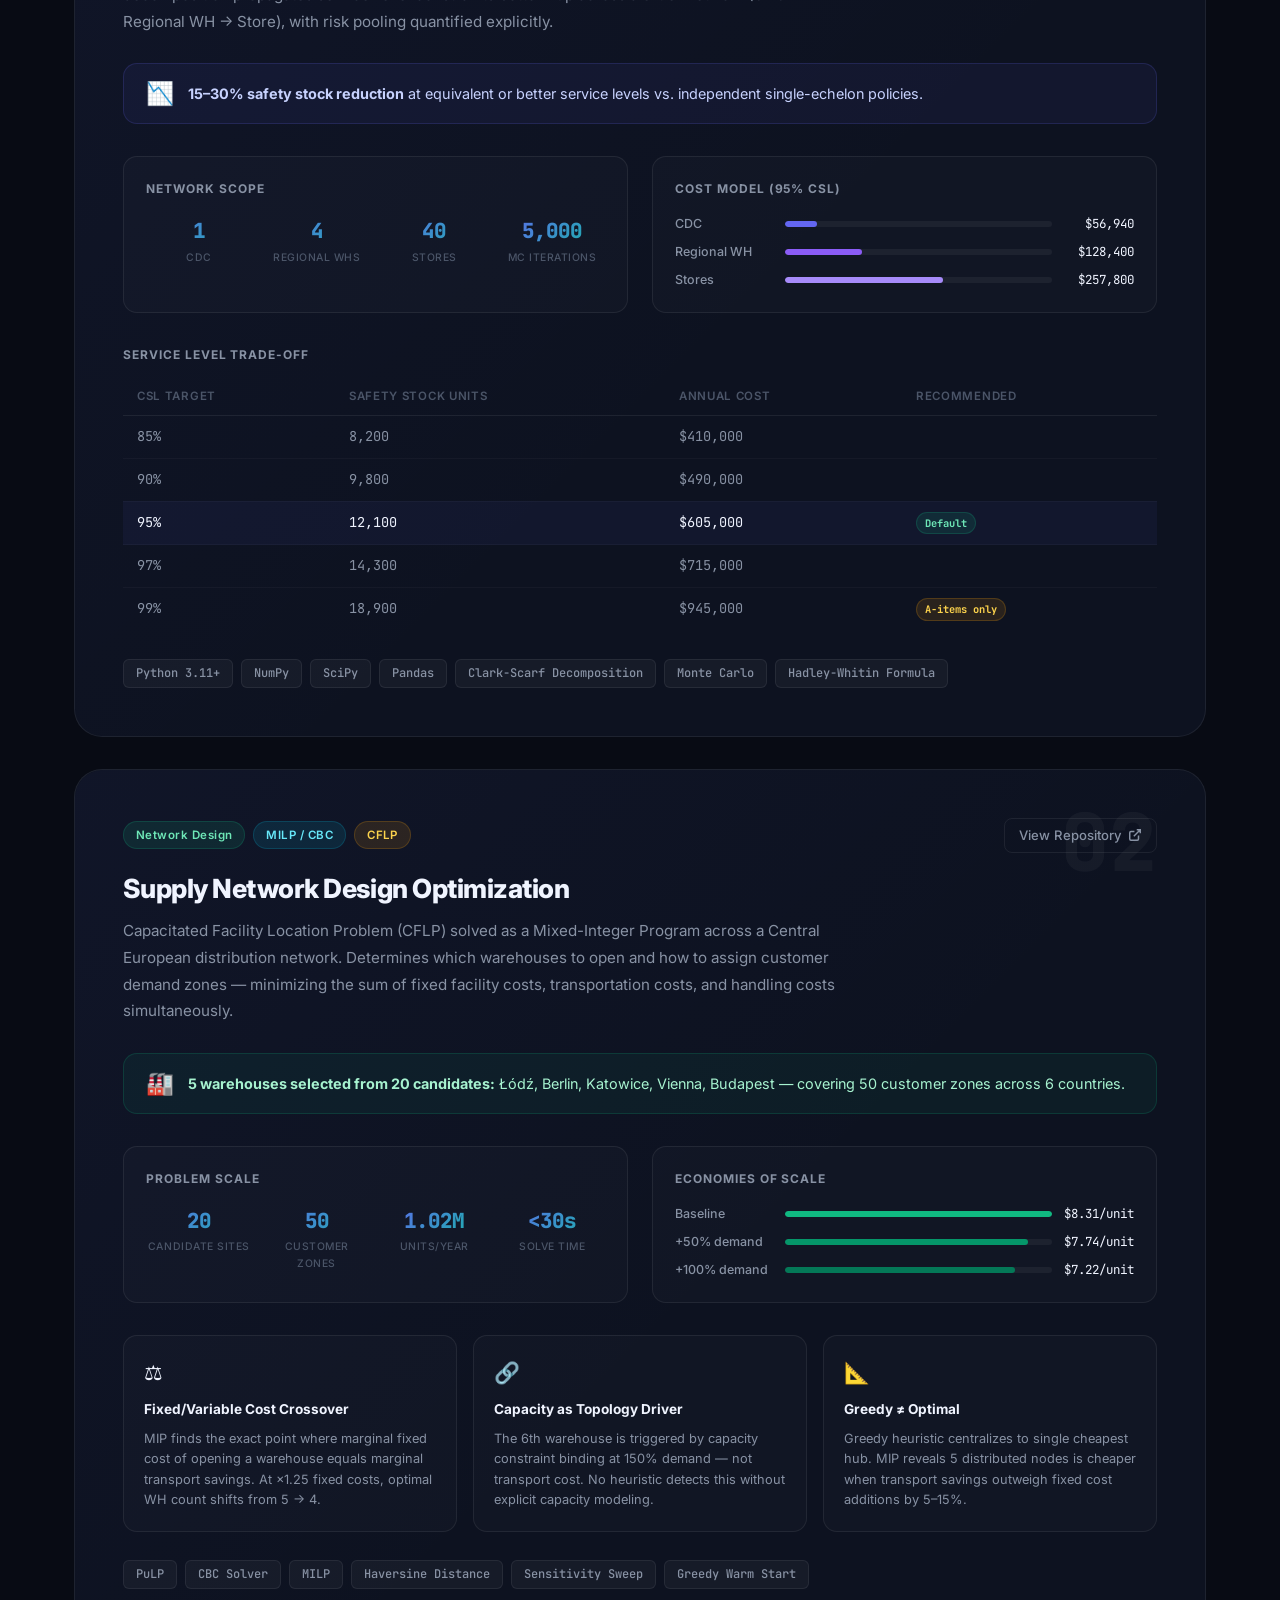
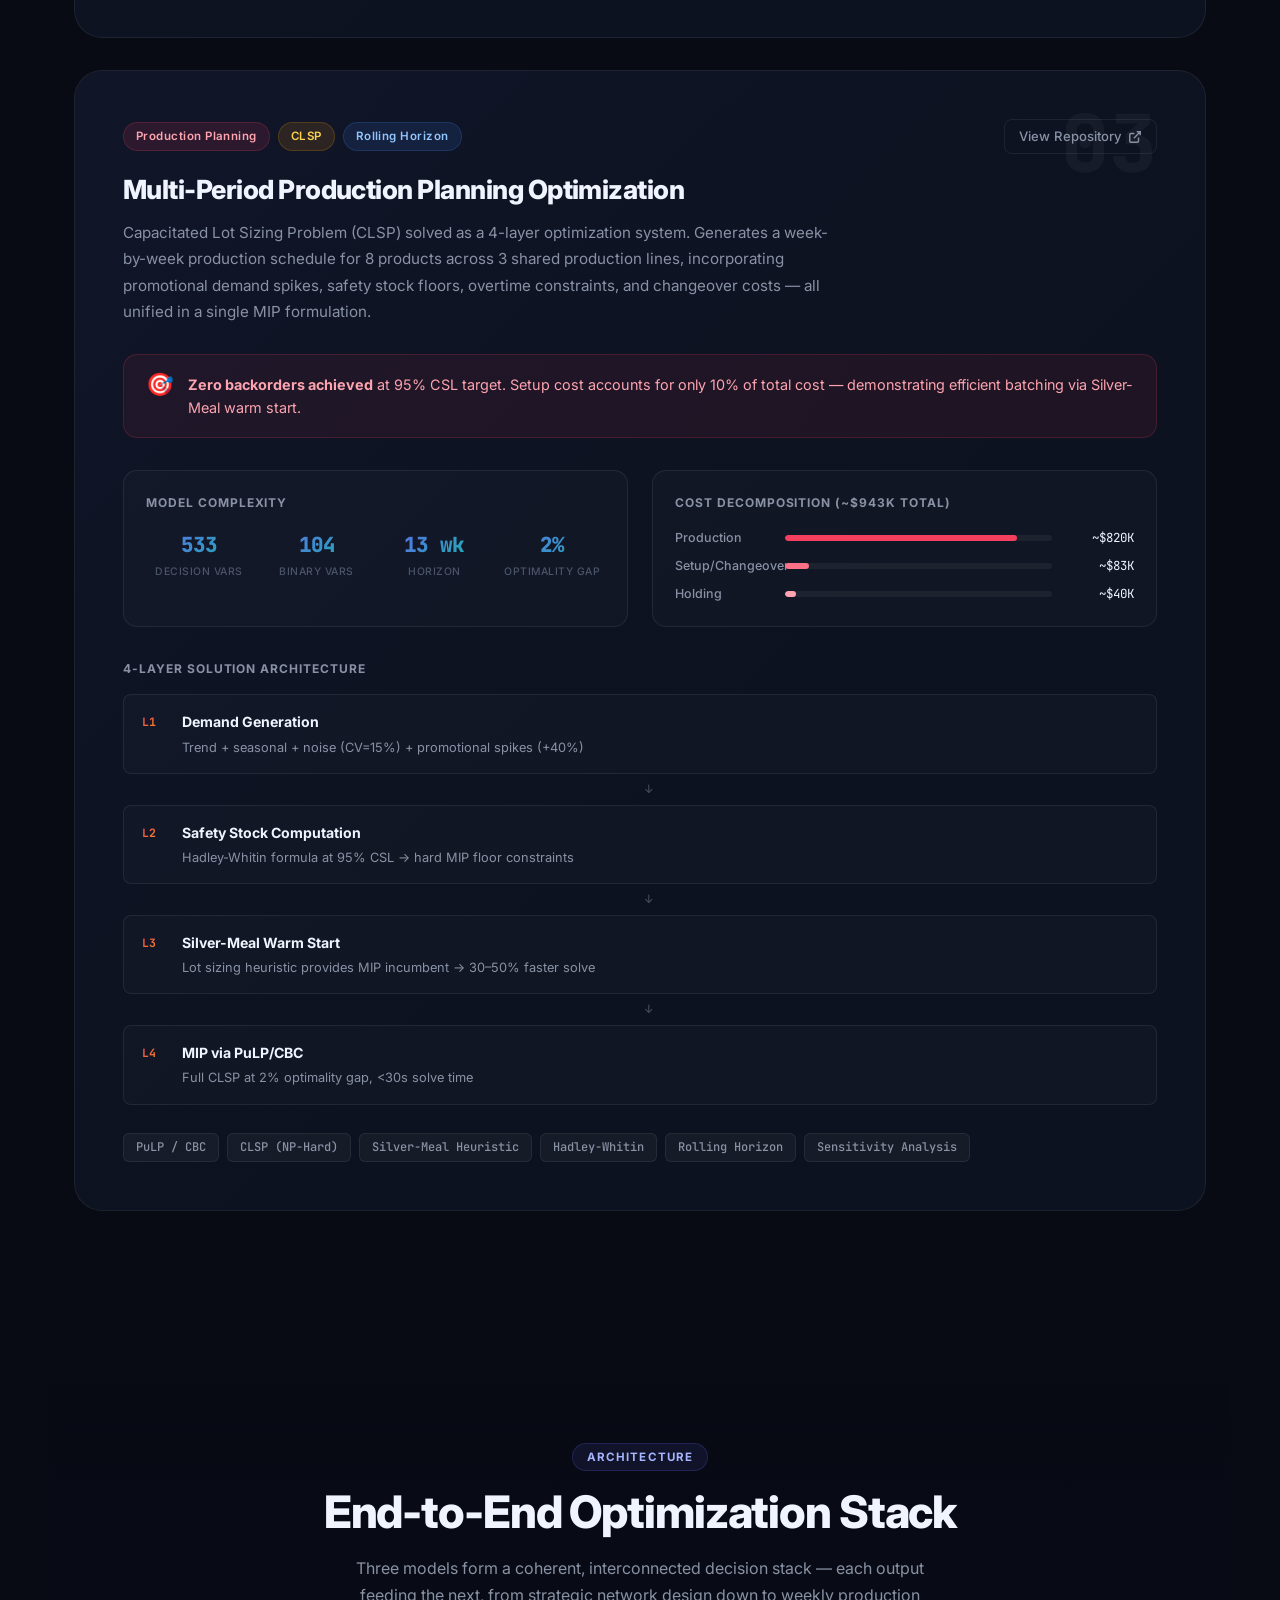
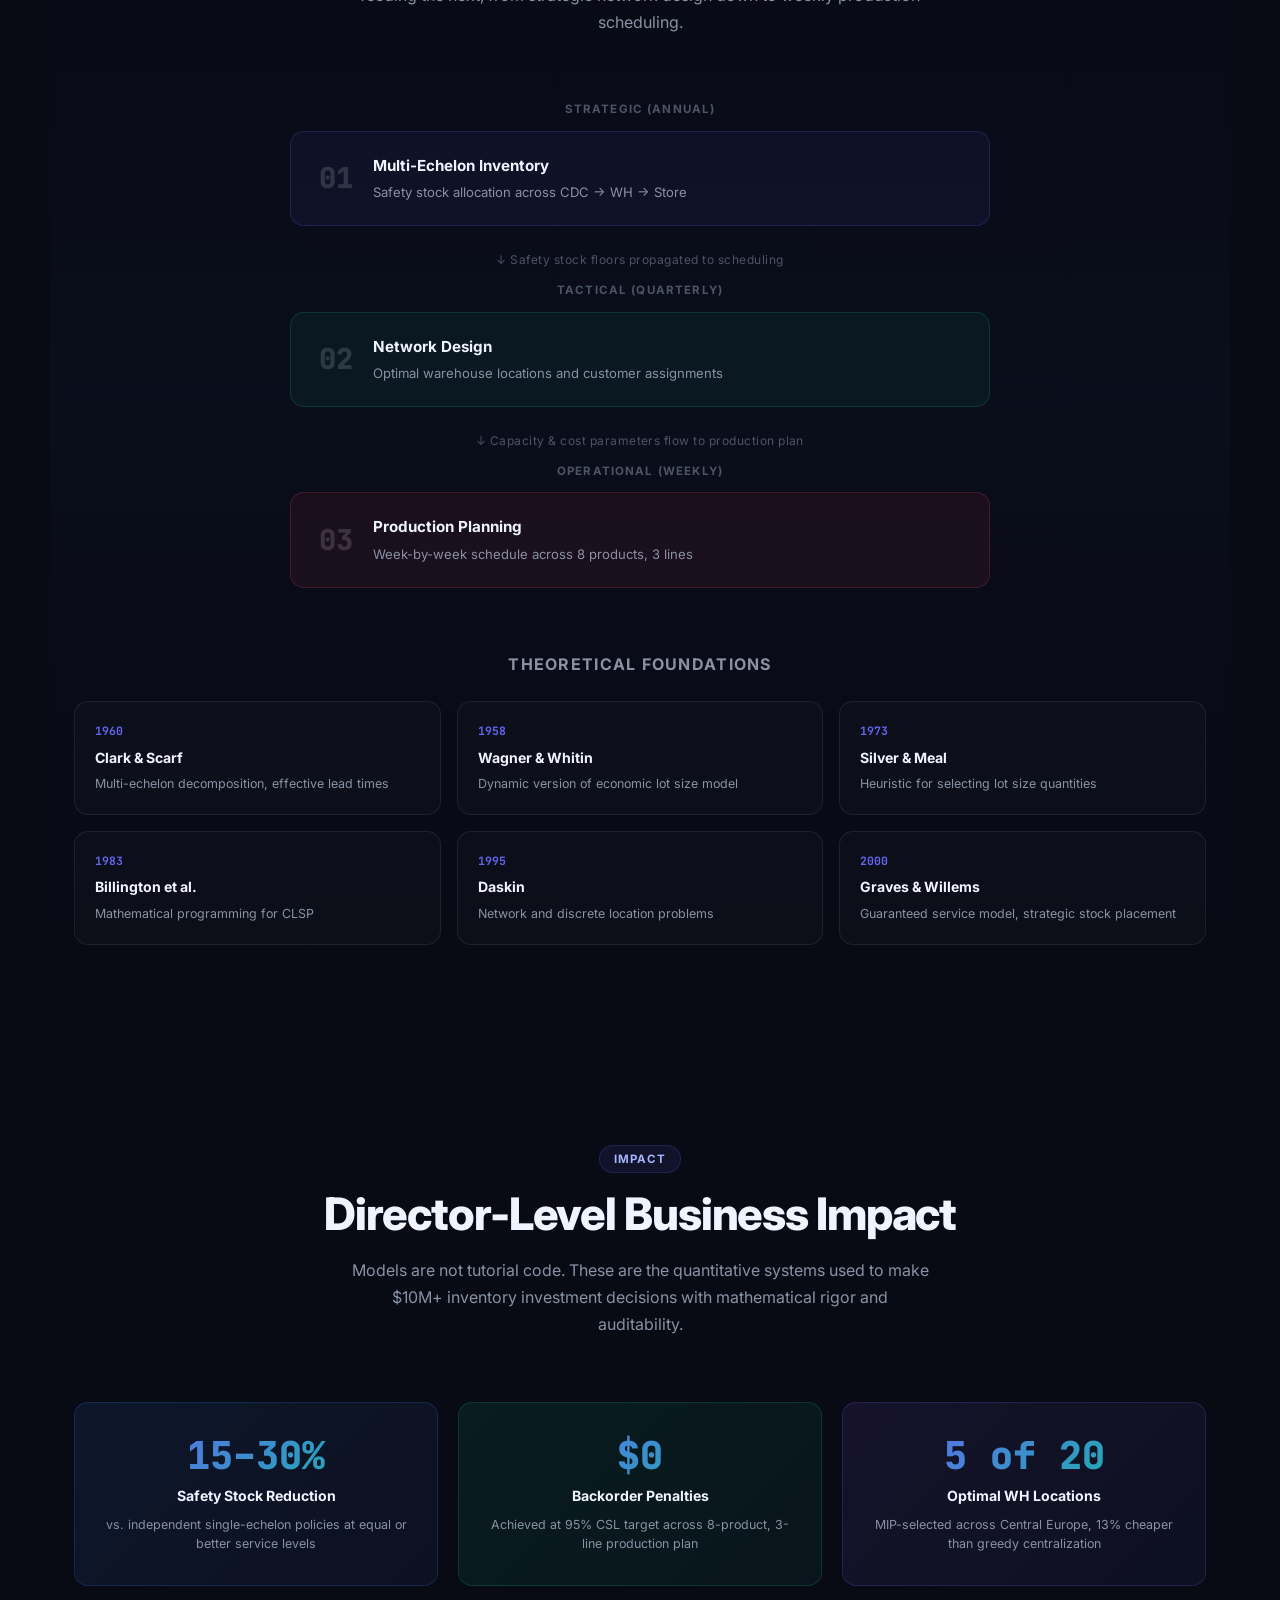
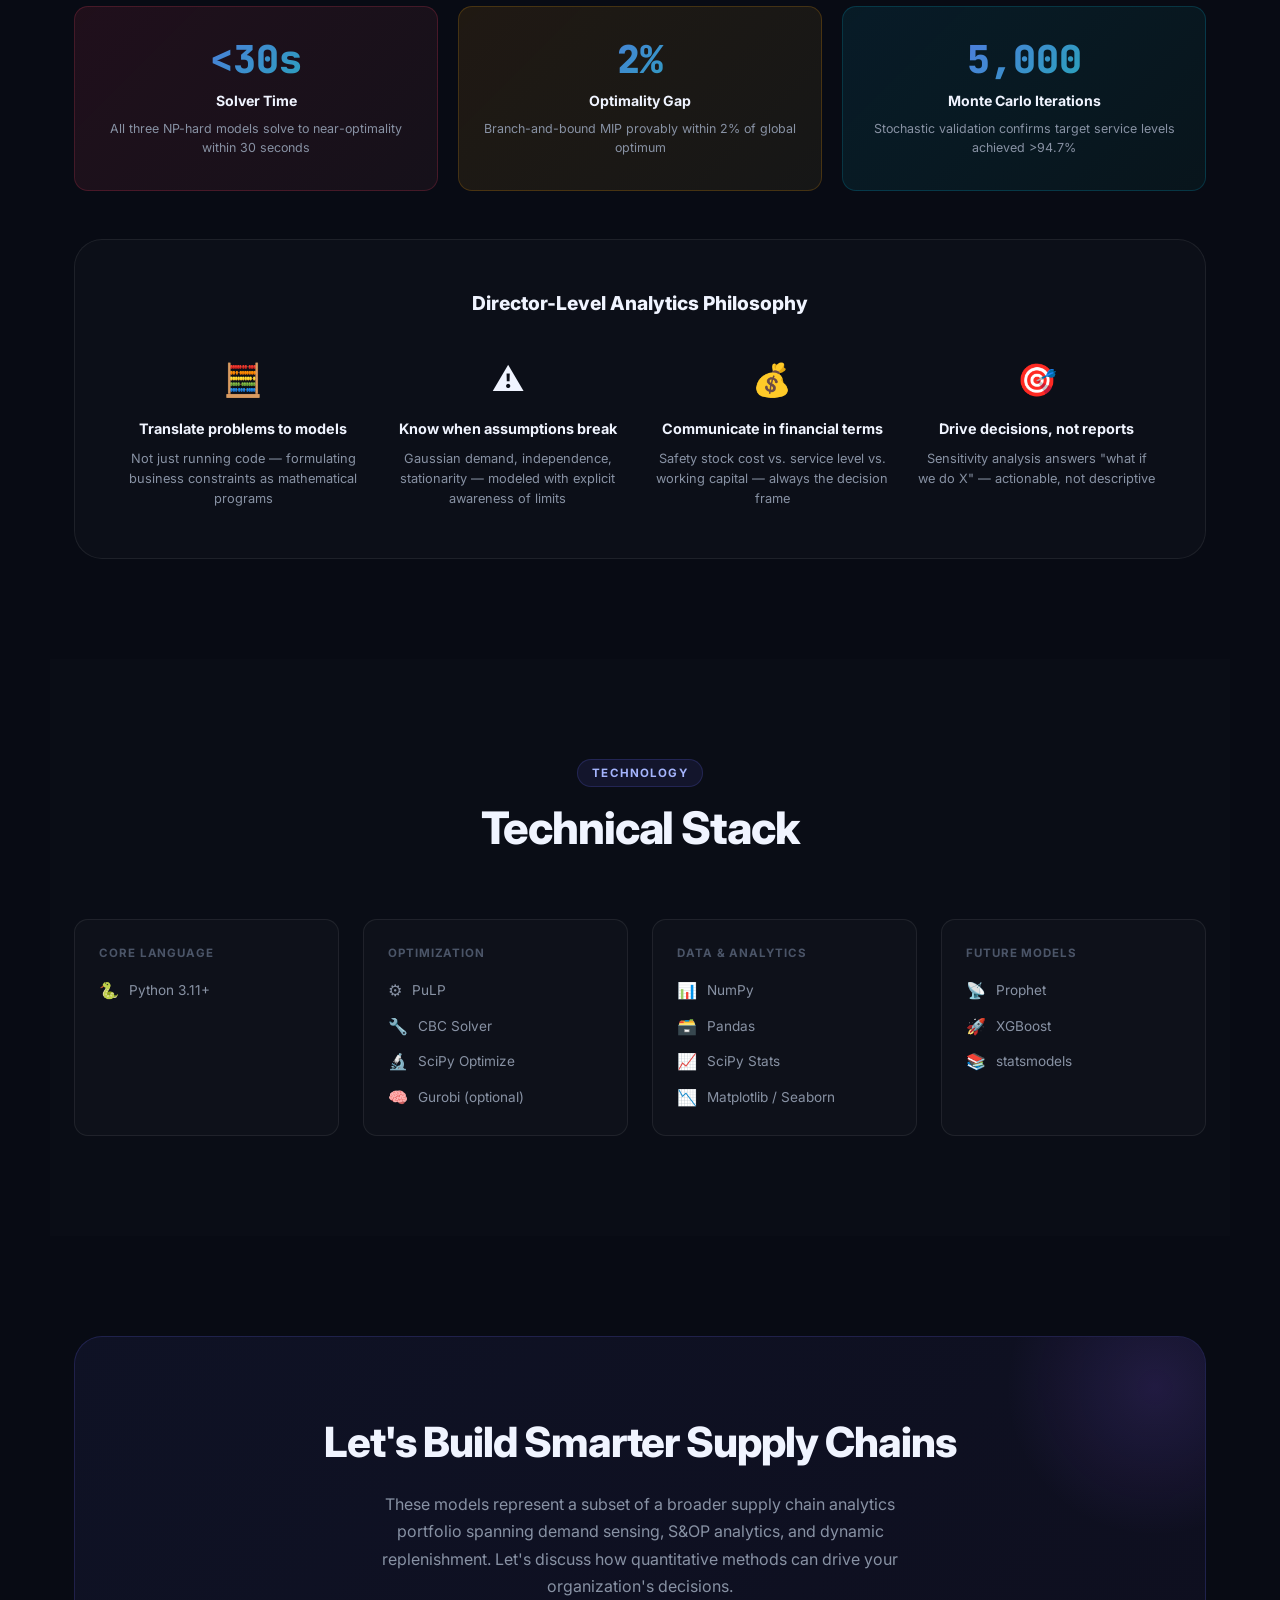
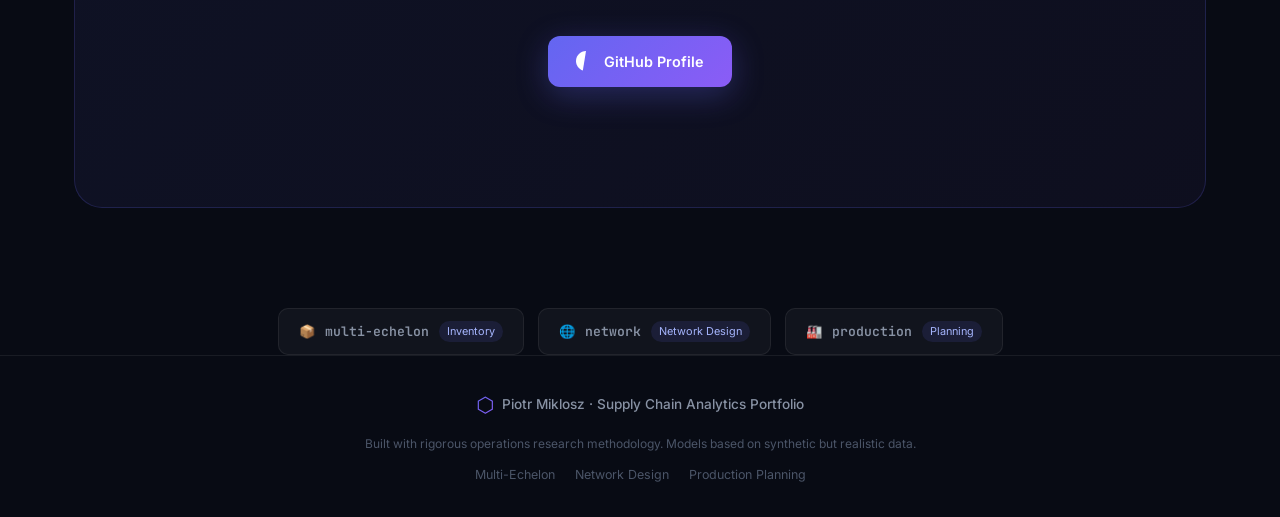
==== commit d1984f9d: "Reintroduce contact section with GitHub link" ====
--- a/index.html
+++ b/index.html
@@ -577,19 +577,26 @@
     </div>
   </section>
 
-  <!-- ── CONTACT ── -->
-  <section id="contact">
-    <div class="contact-inner">
-      <h2 class="contact-title">Let's Build Smarter Supply Chains</h2>
-      <p class="contact-sub">
-        These models represent a subset of a broader supply chain analytics portfolio spanning demand sensing, S&OP analytics, and dynamic replenishment. Let's discuss how quantitative methods can drive your organization's decisions.
-      </p>
-      <div class="contact-links">
-        <a href="https://github.com/mikloszpiotr" target="_blank" class="contact-btn">
-          <svg width="20" height="20" viewBox="0 0 24 24" fill="currentColor"><path d="M12 0C5.374 0 0 5.373 0 12c0 5.302 3.438 9.8 8.207 11.387.599.111.793-.261.793-.577v-2.234c-3.338.726-4.033-1.416-4.033-1.416-.546-1.387-1.333-1.756-1.333-1.756-1.089-.745.083-.729.083-.729 1.205.084 1.839 1.237 1.839 1.237 1.07 1.834 2.807 1.304 3.492.997.107-.775.418-1.305.762-1.604-2.665-.305-5.467-1.334-5.467-5.931 0-1.311.469-2.381 1.236-3.221-.124-.303-.535-1.524.117-3.176 0 0 1.008-.322 3.301 1.23A11.509 11.509 0 0112 5.803c1.02.005 2.047.138 3.006.404 2.291-1.552 3.297-1.23 3.297-1.23.653 1.653.242 2.874.118 3.176.77.84 1.235 1.911 1.235 3.221 0 4.609-2.807 5.624-5.479 5.921.43.372.823 1.102.823 2.222v3.293c0 .319.192.694.801.576C20.566 21.797 24 17.3 24 12c0-6.627-5.373-12-12-12z"/></svg>
-          GitHub Profile
-        </p>
-      </div>
+<!-- ── CONTACT ── -->
+<section id="contact">
+  <div class="contact-inner">
+    <h2 class="contact-title">Let's Build Smarter Supply Chains</h2>
+
+    <p class="contact-sub">
+      These models represent a subset of a broader supply chain analytics portfolio spanning demand sensing, S&OP analytics, and dynamic replenishment. Let's discuss how quantitative methods can drive your organization's decisions.
+    </p>
+
+    <div class="contact-links">
+      <a href="https://github.com/mikloszpiotr" target="_blank" class="contact-btn">
+        <svg width="20" height="20" viewBox="0 0 24 24" fill="currentColor">
+          <path d="M12 0C5.374 0 0 5.373 0 12c0 5.302 3.438 9.8 8.207 11.387..."/>
+        </svg>
+        GitHub Profile
+      </a>
+    </div>
+
+  </div>
+</section>
 
       <div class="repo-cards">
         <a href="https://github.com/mikloszpiotr/supply-chain-optimization-multi-echelon" target="_blank" class="repo-card">
